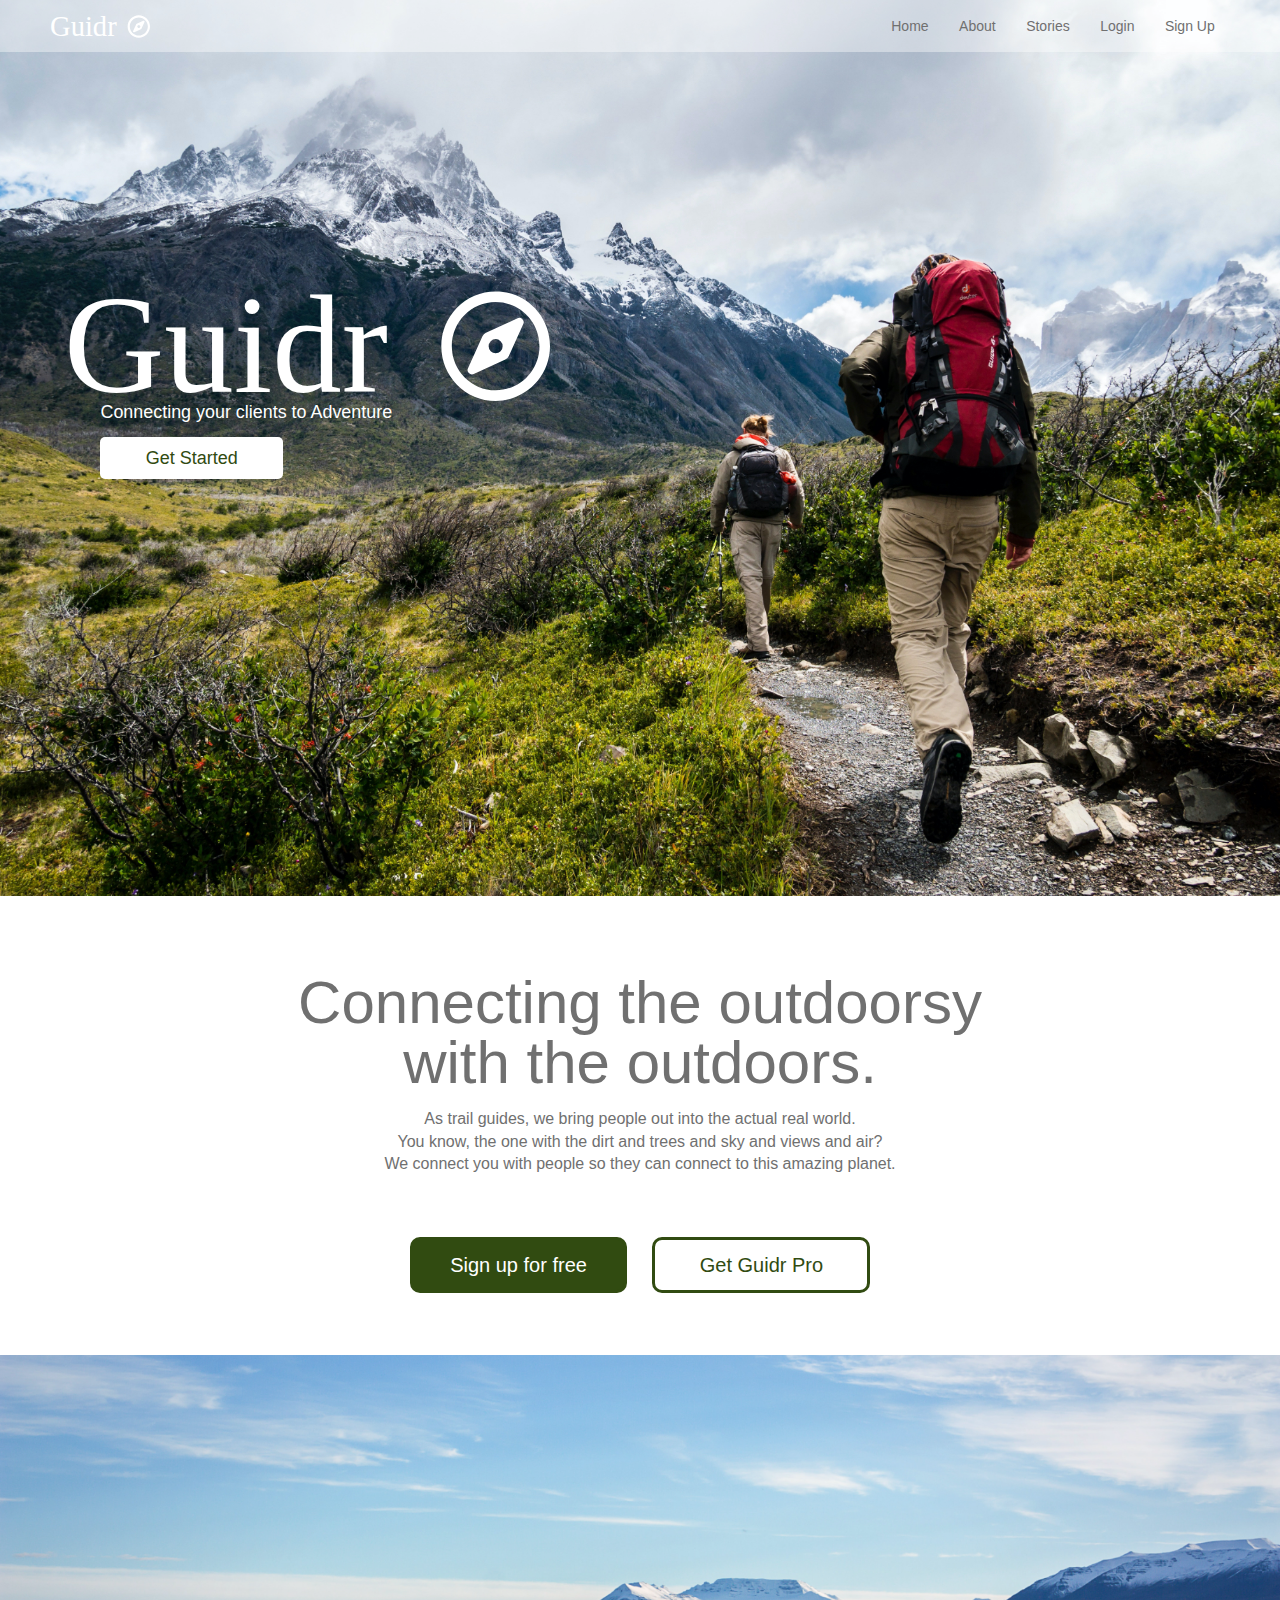
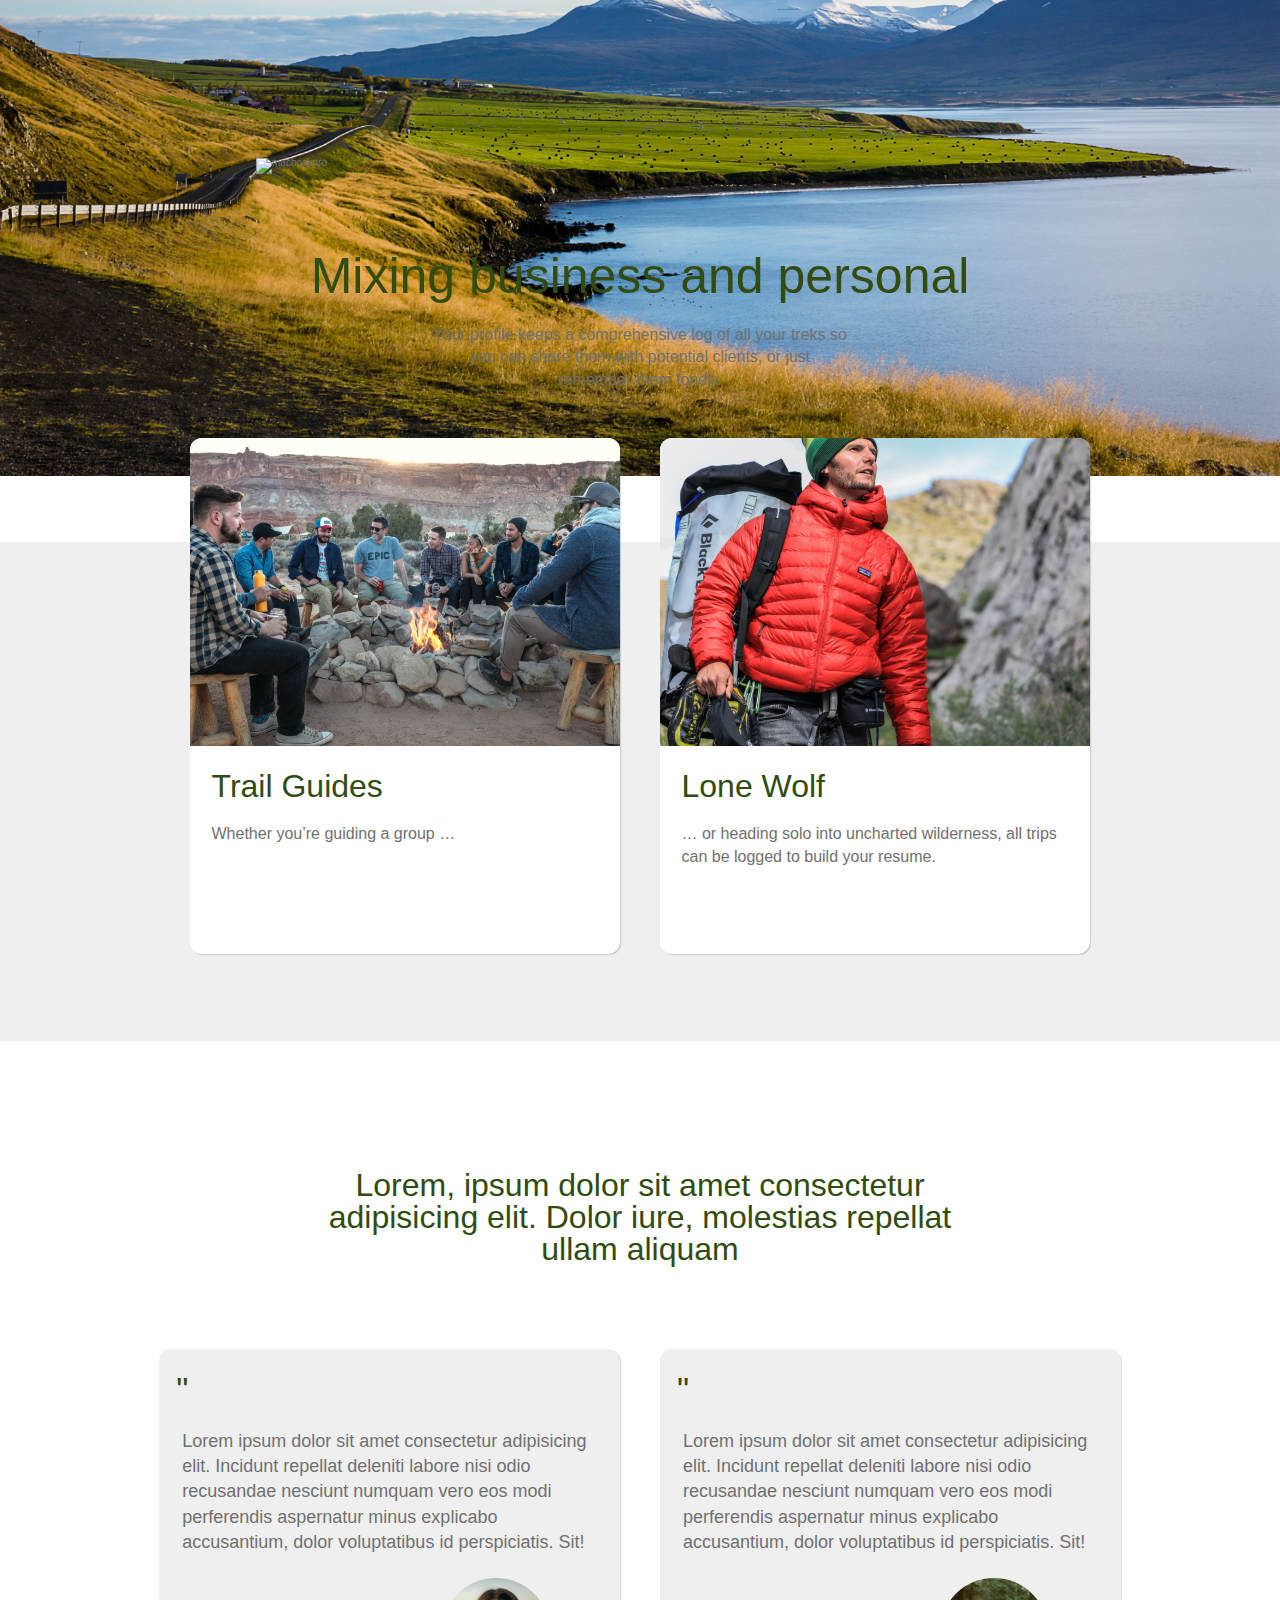
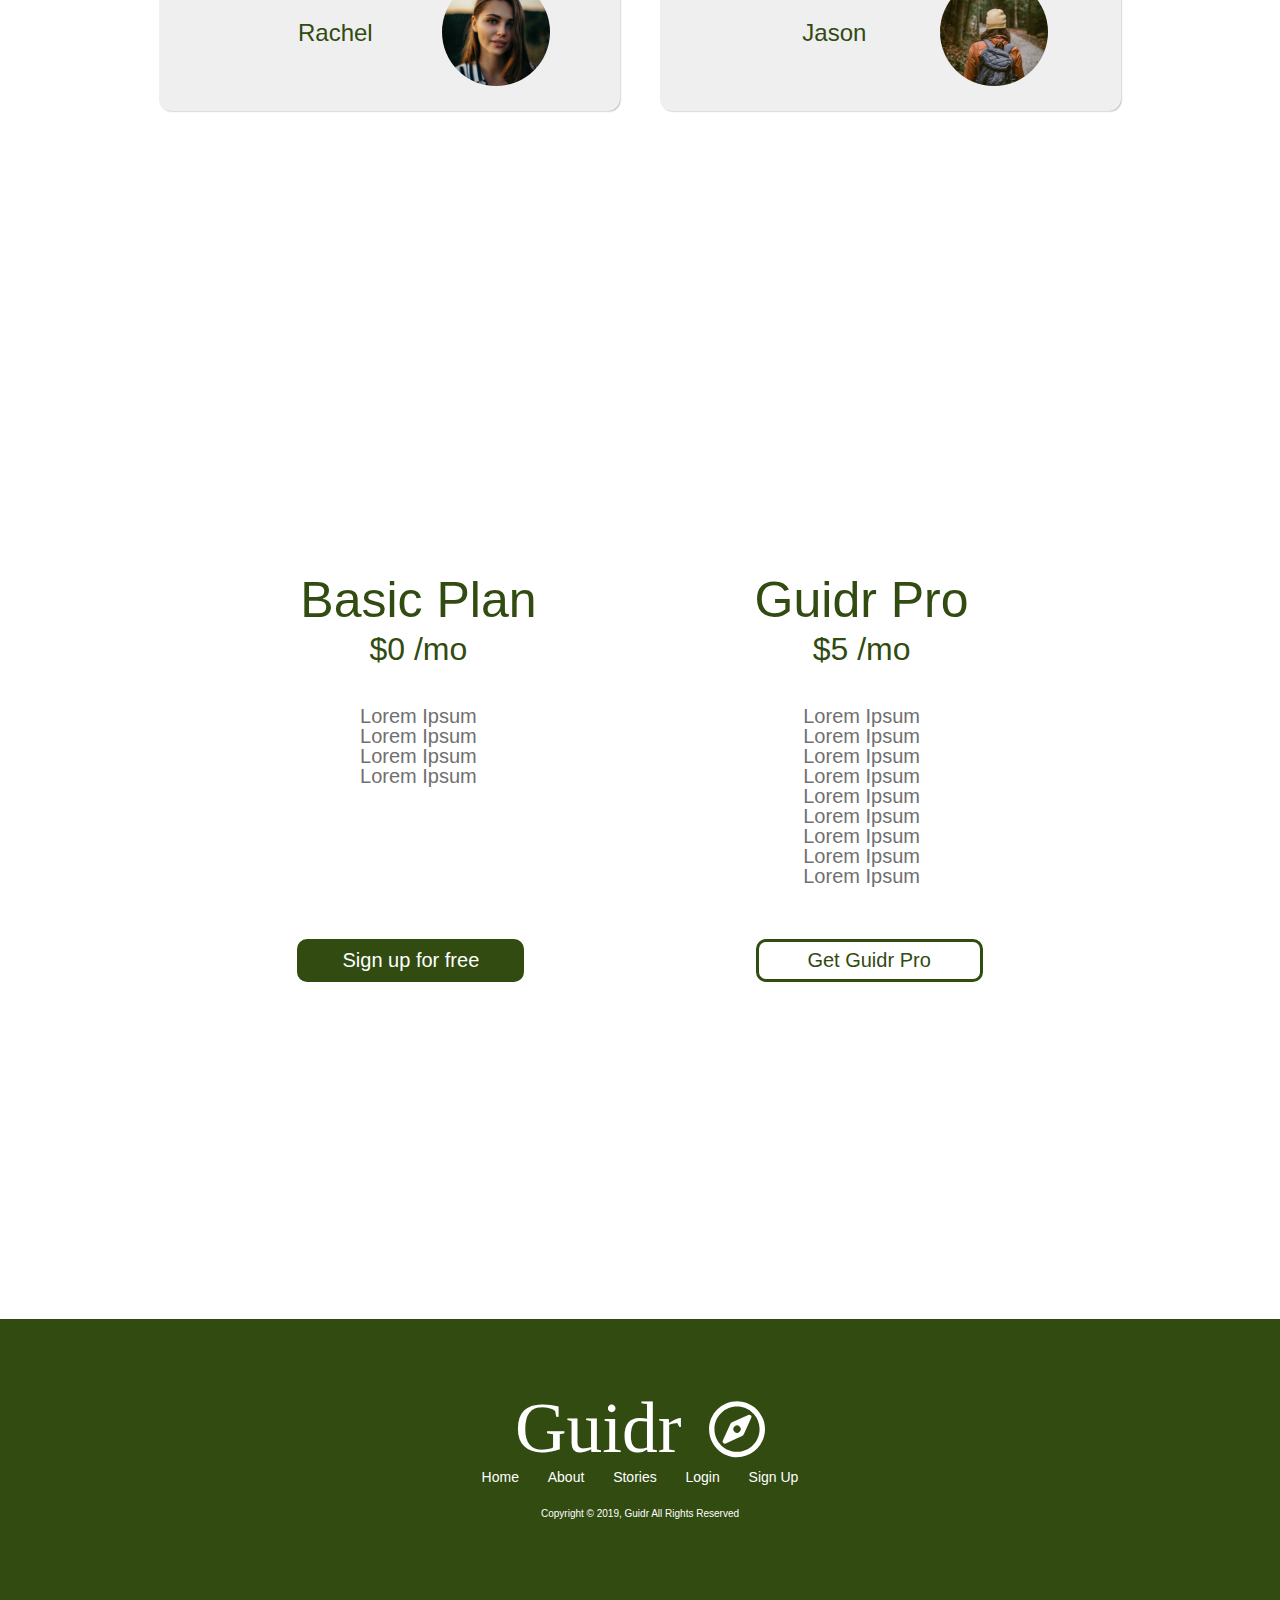
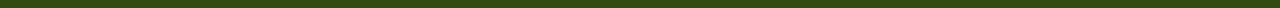
==== index.html @ e412d39e "removed button links" ====
<!DOCTYPE html>
<!--[if lt IE 7]>      <html class="no-js lt-ie9 lt-ie8 lt-ie7"> <![endif]-->
<!--[if IE 7]>         <html class="no-js lt-ie9 lt-ie8"> <![endif]-->
<!--[if IE 8]>         <html class="no-js lt-ie9"> <![endif]-->
<!--[if gt IE 8]><!-->
<html class="no-js">
  <!--<![endif]-->
  <head>
    <meta charset="utf-8" />
    <meta http-equiv="X-UA-Compatible" content="IE=edge" />
    <title>Guidr</title>
    <meta name="description" content="" />
    <meta name="viewport" content="width=device-width, initial-scale=1" />
    <link rel="stylesheet" href="/css/styles.css" />
  </head>
  <body>
    <!-- <div class="wrapper"> -->
      <nav>
        <div class="nav-container">
          <div class="logo">
            <img href="/index.html"><img src="/images/Guidr Logo.svg" alt="Guidr Logo" style="width: 100px; height: 50px;">
          </div><!--closes logo-->
          <div class="nav-menu">
            <a href="/index.html">Home</a>
            <a href="/about.html">About</a>
            <a href="/stories-page.html">Stories</a>
            <a href="https://loveguidr.netlify.com/login">Login</a>
            <a href="https://loveguidr.netlify.com/signup">Sign Up</a>
          </div><!--closes nav-menu-->
        </div><!--closes nav-container-->
      </nav><!--closes nav-->
    
    <!-- HERO SECTION-->
      <section class="hero">
        <img src="/images/Guidr Logo.svg" alt="Guidr Hero Logo">
        <p>Connecting your clients to Adventure</p>
        <div class="btn-get-started">
          Get Started
        </div><!--closes button-->
      </a>
      </section><!--closes hero section-->
    <!-- </div>closes wrapper -->
    <!-- HEADER SECTION-->
    <section class="header">
      <h1>
        Connecting the outdoorsy with the outdoors. 
      </h1>
      <p>As trail guides, we bring people out into the actual real world.<br />
        You know, the one with the dirt and trees and sky and views and air?<br />
        We connect you with people so they can connect to this amazing planet.</p>
      <div class="buttons">
          <button class="btn-solid">Sign up for free</button>
       <button class="btn-border">Get Guidr Pro</button>
      </div>
    </section><!--closes header section-->
    
    <!-- TOP-CONTENT SECTION-->
    <section class="top-content">
      <div class="top-content-bg-img">
        <img src="/images/josh-reid-meOFNlRbHmY-unsplash.png" alt="landscape" style="width: 100%;">
      </div>
      <div class="macbookpro">
        <img src="/images/macbookpro.svg" alt="macbookpro" style="width: 60%">
      </div><!--closes macbookpro-->
      <div class="top-content-text">
        <h2>Mixing business and personal</h1>
        <p>Your profile keeps a comprehensive log of all your treks so you can share them with potential clients, or just remember them fondly.</p>
      </div><!--closes top-content text-->
    </section><!--closes top-content section-->
    
    <!-- MIDDLE-CONTENT SECTION-->
    <section class="middle-content">
      <div class="cards">
        <div class="card">
          <img src="/images/phil-coffman-anV_zgNDZhc-unsplash.jpg" alt="group around fire">
          <h2>Trail Guides</h2>
          <p>Whether you’re guiding a group …</p>
        </div><!--closes left-card-->
        <div class="card">
          <img src="/images/patrick-hendry-PQa5vHHnpm4-unsplash.png" alt="hiker">
          <h2>Lone Wolf</h2>
          <p>… or heading solo into uncharted wilderness, all trips can be logged to build your resume.</p>
        </div><!--closes right-card-->
      </div>
    </section><!--closes middle-content-->

    <!-- TESTIMONIALS SECTION-->
    <section class="testimonials">
      <div class="test-heading">
        <h2>Lorem, ipsum dolor sit amet consectetur adipisicing elit. Dolor iure, molestias repellat ullam aliquam</h2>
      </div>
      <div class="card-section">
        <div class="test-card">
          <h2>"</h2>
          <p>Lorem ipsum dolor sit amet consectetur adipisicing elit. Incidunt repellat deleniti labore nisi odio recusandae nesciunt numquam vero eos modi perferendis aspernatur minus explicabo accusantium, dolor voluptatibus id perspiciatis. Sit!</p>
          <h3>Rachel</h3>
          <div class="test-card-profile-photo">
            <img src="/images/Testimonial.rachel.jpg.png" alt="photo of girl">
          </div><!--closes test-card-profile-photo-->
        </div><!--closes test-card-1-->
        <div class="test-card">
            <h2>"</h2>
            <p>Lorem ipsum dolor sit amet consectetur adipisicing elit. Incidunt repellat deleniti labore nisi odio recusandae nesciunt numquam vero eos modi perferendis aspernatur minus explicabo accusantium, dolor voluptatibus id perspiciatis. Sit!</p>
            <h3>Jason</h3>
            <div class="test-card-profile-photo">
              <img src="/images/testimonial.jason.png" alt="photo of guy">
            </div><!--closes test-card-profile-photo-->
          </div><!--closes test-card-1-->
      </div>
    </section><!--closes testimonials section-->

    <!-- PLANS SECTION -->
    <section class="plans-section">
      <div class="card-section">
        <div class="plan-cards">
          <h1>Basic Plan</h1>
          <h2>$0 /mo</h2>
          <ul class="basic">
            <li>Lorem Ipsum</li>
            <li>Lorem Ipsum</li>
            <li>Lorem Ipsum</li>
            <li>Lorem Ipsum</li>
          </ul>
          <div class="buttons">
          <button class="btn-solid">Sign up for free</button>
          </div>
        </div><!--closes basic-plan-->
        <div class="plan-cards">
            <h1>Guidr Pro</h1>
            <h2>$5 /mo</h2>
            <ul class="pro">
              <li>Lorem Ipsum</li>
              <li>Lorem Ipsum</li>
              <li>Lorem Ipsum</li>
              <li>Lorem Ipsum</li>
              <li>Lorem Ipsum</li>
              <li>Lorem Ipsum</li>
              <li>Lorem Ipsum</li>
              <li>Lorem Ipsum</li>
              <li>Lorem Ipsum</li>
            </ul>
            <div class="buttons">
            <button class="btn-border">Get Guidr Pro</button>
            </div>
          </div><!--closes guidr-pro-->
      </div>
    </section><!--closes plans section-->
 
    <!-- FOOTER SECTION -->
    <footer>
        <div class="footerLogo">
            <img src="/images/Guidr Logo.svg" alt="Guidr Logo" style="width: 30%;">
          </div><!--closes logo-->
          <div class="nav-menu">
            <a href="/index.html">Home</a>
            <a href="/about.html">About</a>
            <a href="/stories-page.html">Stories</a>
            <a href="https://loveguidr.netlify.com/login">Login</a>
            <a href="https://loveguidr.netlify.com/signup">Sign Up</a>
          </div><!--closes nav-menu-->
          <p>Copyright © 2019, Guidr All Rights Reserved</p>
    </footer>
  </body>
</html>
---- css/styles.css ----
/* http://meyerweb.com/eric/tools/css/reset/ 
   v2.0 | 20110126
   License: none (public domain)
*/
html,
body,
div,
span,
applet,
object,
iframe,
h1,
h2,
h3,
h4,
h5,
h6,
p,
blockquote,
pre,
a,
abbr,
acronym,
address,
big,
cite,
code,
del,
dfn,
em,
img,
ins,
kbd,
q,
s,
samp,
small,
strike,
strong,
sub,
sup,
tt,
var,
b,
u,
i,
center,
dl,
dt,
dd,
ol,
ul,
li,
fieldset,
form,
label,
legend,
table,
caption,
tbody,
tfoot,
thead,
tr,
th,
td,
article,
aside,
canvas,
details,
embed,
figure,
figcaption,
footer,
header,
hgroup,
menu,
nav,
output,
ruby,
section,
summary,
time,
mark,
audio,
video {
  margin: 0;
  padding: 0;
  border: 0;
  font-size: 100%;
  font: inherit;
  vertical-align: baseline;
}
/* HTML5 display-role reset for older browsers */
article,
aside,
details,
figcaption,
figure,
footer,
header,
hgroup,
menu,
nav,
section {
  display: block;
}
body {
  line-height: 1;
}
ol,
ul {
  list-style: none;
}
blockquote,
q {
  quotes: none;
}
blockquote:before,
blockquote:after,
q:before,
q:after {
  content: '';
  content: none;
}
table {
  border-collapse: collapse;
  border-spacing: 0;
}
* {
  box-sizing: border-box;
}
html {
  font-size: 62.5%;
}
html,
body {
  font-family: 'Roboto', sans-serif;
  color: #707070;
}
h1 {
  font-family: 'Heebo', sans-serif;
  font-size: 8rem;
  color: #707070;
}
h2,
h3,
h4,
h5 {
  font-family: 'Roboto', sans-serif;
  color: #707070;
}
h2 {
  font-size: 3.2rem;
}
h3 {
  font-size: 2.8rem;
}
h4 {
  font-size: 2rem;
}
p {
  font-size: 1.6rem;
  line-height: 1.4;
}
nav {
  width: 100%;
  display: flex;
  justify-content: space-between;
  align-items: center;
  margin: auto;
  position: absolute;
  top: 0;
  background-color: rgba(255, 255, 255, 0.4);
}
nav .nav-container {
  width: 100%;
  display: flex;
  justify-content: space-between;
  align-items: center;
  margin: 0 50px;
}
@media (max-width: 800px) {
  nav .nav-container {
    margin: 0 20px;
  }
}
@media (max-width: 500px) {
  nav .nav-container {
    margin: 0 10px;
  }
}
nav .nav-container .nav-menu {
  width: 30%;
  display: flex;
  justify-content: space-around;
  align-items: center;
}
@media (max-width: 800px) {
  nav .nav-container .nav-menu {
    width: 45%;
  }
}
@media (max-width: 500px) {
  nav .nav-container .nav-menu {
    width: 60%;
  }
}
nav .nav-container .nav-menu a {
  text-decoration: none;
  color: #707070;
  font-size: 1.4rem;
}
@media (max-width: 500px) {
  nav .nav-container .nav-menu a {
    font-size: 1rem;
  }
}
.hero {
  width: 100%;
  height: 600px;
  margin: auto;
  padding-bottom: 50%;
  background-image: url(/images/toomas-tartes-Yizrl9N_eDA-unsplash.jpg);
  background-size: cover;
  background-repeat: no-repeat;
  background-position: center;
  padding-top: 20%;
  padding-left: 5%;
}
@media (max-width: 500px) {
  .hero {
    background-position-x: 65%;
  }
}
.hero img {
  width: 40%;
}
@media (max-width: 500px) {
  .hero img {
    width: 60%;
  }
}
.hero p {
  color: white;
  margin-top: -2%;
  margin-bottom: 1%;
  margin-left: 3%;
  font-size: 1.4vw;
}
@media (max-width: 500px) {
  .hero p {
    font-size: 1.1rem;
  }
}
.hero .btn-get-started {
  background-color: white;
  color: #314b11;
  width: 15%;
  cursor: button;
  font-size: 1.8rem;
  border-radius: 5px;
  display: flex;
  justify-content: center;
  align-items: center;
  padding: 1%;
  margin-left: 3%;
}
.hero .btn-get-started:hover {
  cursor: pointer;
  color: white;
  background-color: #24380D;
}
@media (max-width: 800px) {
  .hero .btn-get-started {
    background-color: white;
    color: #314b11;
    width: 20%;
    cursor: button;
    font-size: 1.8rem;
    border-radius: 5px;
    display: flex;
    justify-content: center;
    align-items: center;
    padding: 1%;
  }
  .hero .btn-get-started:hover {
    cursor: pointer;
    color: white;
    background-color: #24380D;
  }
}
@media (max-width: 500px) {
  .hero .btn-get-started {
    background-color: white;
    color: #314b11;
    width: 30%;
    cursor: button;
    font-size: 1.8rem;
    border-radius: 5px;
    display: flex;
    justify-content: center;
    align-items: center;
    padding: 1%;
    padding: 2%;
  }
  .hero .btn-get-started:hover {
    cursor: pointer;
    color: white;
    background-color: #24380D;
  }
}
@media (max-width: 800px) {
  .hero {
    padding-top: 35%;
    padding-left: 3%;
  }
}
@media (max-width: 500px) {
  .hero {
    padding-top: 50%;
    padding-left: 3%;
  }
}
.header {
  width: 60%;
  display: flex;
  justify-content: space-between;
  align-items: center;
  flex-direction: column;
  margin: auto;
  text-align: center;
}
@media (max-width: 800px) {
  .header {
    text-align: center;
  }
}
@media (max-width: 500px) {
  .header {
    text-align: center;
  }
}
.header h1 {
  margin-top: 10%;
  font-size: 6rem;
}
@media (max-width: 500px) {
  .header h1 {
    padding-bottom: 5%;
  }
}
.header p {
  margin-top: 2%;
  font-size: 1.6rem;
  text-align: center;
  color: #707070;
}
@media (max-width: 500px) {
  .header p {
    padding-bottom: 5%;
  }
}
.header .buttons {
  display: flex;
  justify-content: center;
  align-items: center;
  flex-direction: row;
  width: 60%;
  margin: 8% 0;
}
@media (max-width: 800px) {
  .header .buttons {
    width: 100%;
  }
}
@media (max-width: 500px) {
  .header .buttons {
    width: 90%;
    height: 100%;
    flex-direction: column;
    text-align: center;
    margin: 20px;
  }
}
.header .buttons .btn-solid {
  background-color: #314b11;
  color: white;
  width: 100%;
  border-radius: 10px;
  border: solid 3px #314b11;
  font-size: 2rem;
  padding: 3%;
  margin-right: 15px;
}
.header .buttons .btn-solid:hover {
  cursor: pointer;
  color: white;
  background-color: #24380D;
  border: solid 3px #24380D;
}
@media (max-width: 500px) {
  .header .buttons .btn-solid {
    margin-right: 0;
    margin: 10px;
  }
}
.header .buttons .btn-border {
  background-color: white;
  color: #314b11;
  width: 100%;
  border-radius: 10px;
  border: solid 3px #314b11;
  font-size: 2rem;
  padding: 3%;
  margin-left: 10px;
}
.header .buttons .btn-border:hover {
  cursor: pointer;
  color: white;
  background-color: #24380D;
  border: solid 3px #24380D;
}
@media (max-width: 500px) {
  .header .buttons .btn-border {
    margin-left: 0;
    margin: 10px;
  }
}
.top-content {
  width: 100%;
  overflow: hidden;
}
.top-content .macbookpro {
  z-index: 1;
  margin-top: -25%;
  display: flex;
  justify-content: center;
  align-items: center;
}
.top-content .top-content-text {
  width: 60%;
  display: flex;
  justify-content: center;
  align-items: center;
  flex-direction: column;
  margin: auto;
  margin-bottom: 10%;
}
@media (max-width: 500px) {
  .top-content .top-content-text {
    text-align: center;
    width: 80%;
    margin-bottom: 30%;
  }
}
@media (max-width: 800px) {
  .top-content .top-content-text {
    text-align: center;
  }
}
.top-content .top-content-text h2 {
  font-size: 5rem;
  margin-top: 10%;
  color: #314b11;
}
.top-content .top-content-text p {
  width: 60%;
  text-align: center;
  padding: 3%;
}
@media (max-width: 500px) {
  .top-content .top-content-text p {
    width: 75%;
  }
}
@media (max-width: 800px) {
  .top-content .top-content-text p {
    width: 85%;
  }
}
.middle-content {
  background-color: #efefef;
  width: 100%;
  margin-bottom: 10%;
  border: solid #efefef;
}
.middle-content .cards {
  z-index: 1;
  width: 75%;
  margin: auto;
  margin-top: -10%;
  margin-bottom: 5%;
  display: flex;
  justify-content: center;
  align-items: stretch;
  flex-wrap: wrap;
}
@media (max-width: 500px) {
  .middle-content .cards {
    margin-top: -20%;
    width: 100%;
  }
}
.middle-content .cards .card {
  width: 45%;
  justify-content: space-evenly;
  margin: 20px;
  background-color: white;
  border-radius: 12px;
  box-shadow: 1px 1px 2px -1px grey;
}
@media (max-width: 800px) {
  .middle-content .cards .card {
    width: 90%;
  }
}
@media (max-width: 500px) {
  .middle-content .cards .card {
    width: 80%;
  }
}
.middle-content .cards .card img {
  width: 100%;
  border-radius: 12px 12px 0 0;
}
.middle-content .cards .card h2 {
  padding: 5%;
  color: #314b11;
}
.middle-content .cards .card p {
  padding: 0 5%;
  margin-bottom: 20%;
}
.testimonials {
  width: 100%;
  display: flex;
  justify-content: center;
  align-items: center;
  flex-direction: column;
  margin-bottom: 10%;
}
.testimonials .test-heading {
  width: 50%;
  margin: auto;
  text-align: center;
  padding-bottom: 5%;
}
.testimonials .test-heading h2 {
  color: #314b11;
}
.testimonials .card-section {
  width: 80%;
  margin: auto;
  display: flex;
  justify-content: center;
  align-items: center;
  flex-wrap: wrap;
}
@media (max-width: 500px) {
  .testimonials .card-section {
    width: 90%;
  }
}
.testimonials .card-section .test-card {
  width: 45%;
  margin: 20px;
  border-radius: 12px;
  flex-direction: row;
  background-color: #efefef;
  display: flex;
  justify-content: space-evenly;
  align-items: center;
  flex-wrap: wrap;
  box-shadow: 1px 1px 2px -1px grey;
}
@media (max-width: 800px) {
  .testimonials .card-section .test-card {
    width: 80%;
  }
}
@media (max-width: 500px) {
  .testimonials .card-section .test-card {
    width: 70%;
  }
}
.testimonials .card-section .test-card h2 {
  margin-left: -90%;
  padding: 5%;
  font-size: 3.4rem;
  color: #314b11;
}
@media (max-width: 500px) {
  .testimonials .card-section .test-card h2 {
    margin-left: -70%;
    padding-top: 10%;
  }
}
.testimonials .card-section .test-card p {
  padding-left: 5%;
  padding-right: 5%;
  font-size: 1.8rem;
  color: #707070;
}
.testimonials .card-section .test-card h3 {
  color: #314b11;
  margin-right: -20%;
  font-size: 2.4rem;
}
@media (max-width: 500px) {
  .testimonials .card-section .test-card h3 {
    margin-right: -5%;
  }
}
.testimonials .card-section .test-card .test-card-profile-photo {
  padding: 5%;
  margin-right: -20%;
}
@media (max-width: 500px) {
  .testimonials .card-section .test-card .test-card-profile-photo {
    margin-right: -5%;
  }
}
.plans-section {
  width: 100%;
  padding-bottom: 200px;
  background-image: url(/images/samuel-ferrara-iecJiKe_RNg-unsplash.png);
  background-size: cover;
  background-repeat: no-repeat;
}
.plans-section .card-section {
  width: 90%;
  display: flex;
  justify-content: center;
  align-items: center;
  margin: auto;
  padding-top: 20%;
  padding-bottom: 5%;
}
@media (max-width: 500px) {
  .plans-section .card-section {
    padding-top: 50%;
    padding-bottom: 2%;
    flex-direction: column;
  }
}
.plans-section .card-section .plan-cards {
  width: 35%;
  height: 500px;
  margin: 20px;
  border-radius: 12px;
  background-color: white;
  display: flex;
  justify-content: flex-start;
  align-items: center;
  flex-direction: column;
}
@media (max-width: 500px) {
  .plans-section .card-section .plan-cards {
    width: 80%;
  }
}
@media (max-width: 800px) {
  .plans-section .card-section .plan-cards {
    width: 85%;
  }
}
.plans-section .card-section .plan-cards h1 {
  color: #314b11;
  font-size: 5rem;
  text-align: center;
  padding-top: 10%;
}
.plans-section .card-section .plan-cards h2 {
  color: #314b11;
  padding-top: 2%;
}
.plans-section .card-section .plan-cards ul {
  color: #707070;
  font-size: 2rem;
  padding-top: 10%;
}
.plans-section .card-section .plan-cards .buttons {
  display: flex;
  justify-content: center;
  align-items: center;
  flex-direction: row;
  width: 60%;
  margin: auto;
}
.plans-section .card-section .plan-cards .btn-solid {
  background-color: #314b11;
  justify-content: flex-end;
  color: white;
  width: 100%;
  border-radius: 10px;
  border: solid 3px #314b11;
  font-size: 2rem;
  padding: 3%;
  margin-right: 15px;
  margin-top: 100px;
  text-align: center;
}
.plans-section .card-section .plan-cards .btn-solid:hover {
  cursor: pointer;
  color: white;
  background-color: #24380D;
  border: solid 3px #24380D;
}
.plans-section .card-section .plan-cards .btn-border {
  background-color: white;
  color: #314b11;
  width: 100%;
  border-radius: 10px;
  border: solid 3px #314b11;
  font-size: 2rem;
  padding: 3%;
  margin-left: 15px;
}
.plans-section .card-section .plan-cards .btn-border:hover {
  cursor: pointer;
  color: white;
  background-color: #24380D;
  border: solid 3px #24380D;
}
.about-hero {
  width: 100%;
  height: 600px;
  margin: auto;
  background-image: url(/images/koushik-chowdavarapu-OsjPhfgEYEU-unsplash.png);
  background-size: cover;
  background-repeat: no-repeat;
  background-position: center;
  padding-top: 10%;
  text-align: center;
}
@media (max-width: 500px) {
  .about-hero {
    height: 400px;
    background-position-x: 65%;
    padding-top: 25%;
  }
}
.about-hero img {
  width: 40%;
}
@media (max-width: 500px) {
  .about-hero img {
    width: 60%;
  }
}
.about-text {
  width: 60%;
  text-align: center;
  margin: auto;
  margin-bottom: 20%;
}
@media (max-width: 500px) {
  .about-text {
    width: 80%;
    padding-bottom: 2px;
  }
}
.about-text h1 {
  font-size: 4rem;
  color: #707070;
  padding: 10% 0 3% 0;
}
.about-text p {
  color: #707070;
}
.about-middle-content {
  background-color: #efefef;
  width: 100%;
  border: solid #efefef;
}
.about-middle-content .about-cards {
  z-index: 1;
  width: 90%;
  margin: auto;
  margin-top: -15%;
  margin-bottom: 5%;
  display: flex;
  justify-content: center;
  align-items: stretch;
}
@media (max-width: 500px) {
  .about-middle-content .about-cards {
    margin-top: -20%;
    width: 100%;
  }
}
.about-middle-content .about-cards .about-card {
  width: 40%;
  height: auto;
  background: white;
  display: flex;
  flex-direction: column;
  padding: 0;
  padding-bottom: 5%;
  border-radius: 10px;
  margin: 20px;
  box-shadow: 1px 1px 2px -1px grey;
}
@media (max-width: 500px) {
  .about-middle-content .about-cards .about-card {
    width: 80vw;
    display: flex;
    flex-direction: column;
  }
}
.about-middle-content .about-cards .about-card img {
  width: 100%;
  border-radius: 12px 12px 0 0;
}
.about-middle-content .about-cards .about-card h2 {
  padding: 5%;
  color: #314b11;
}
.about-middle-content .about-cards .about-card p {
  padding: 0 5%;
  margin-bottom: 20%;
}
.about-middle-content .about-cards .about-card button {
  background: #314b11;
  color: white;
  width: 55%;
  border: none;
  padding: 4%;
  font-size: 2rem;
  border-radius: 12px;
  margin: 0 auto;
}
.about-middle-content .about-cards .about-card button:hover {
  cursor: pointer;
  color: white;
  background-color: #24380d;
}
.theTeam {
  margin: 5% auto;
  padding-bottom: 5%;
  text-align: center;
}
.theTeam h2 {
  color: #314b11;
  justify-content: center;
  align-items: center;
  align-content: center;
  padding: 5% 5% 0;
}
.theTeam p {
  font-size: 1.6rem;
  display: flex;
  justify-content: center;
  align-items: center;
  padding: 2%;
}
.theTeam .grid {
  width: 80%;
  display: flex;
  justify-content: space-evenly;
  margin: 0 auto;
}
@media (max-width: 500px) {
  .theTeam .grid {
    flex-direction: column;
    width: 50%;
  }
}
.theTeam .grid .teamMember {
  width: 25%;
  border-radius: 12px;
  transition: 0.3s;
  justify-content: space-evenly;
  margin: 3% 2%;
  box-shadow: 1px 1px 2px -1px grey;
}
@media (max-width: 500px) {
  .theTeam .grid .teamMember {
    width: 100%;
    margin: 4% auto;
  }
}
.theTeam .grid .teamMember img {
  width: 100%;
  border-radius: 12px 12px 0 0;
}
.theTeam .grid .teamMember img p {
  text-align: center;
}
.theTeam .grid .teamMember img .content {
  padding: 5%;
}
.theTeam .grid .teamMember img .content h4 {
  font-size: 1.8rem;
  color: #314b11;
}
.stories-hero {
  width: 100%;
  height: 425px;
  margin: 0 auto;
  top: 0;
  display: flex;
  justify-content: center;
  align-items: center;
  text-align: center;
  background-image: url(/images/jeremy-goldberg-NFwDSMSq54Q-unsplash.jpg);
  background-position: bottom 30% center;
  background-size: cover;
}
.stories-hero .hero-inner {
  display: flex;
  justify-content: center;
  align-items: center;
  margin-bottom: 80px;
}
.stories-hero .hero-inner h1 {
  display: flex;
  color: white;
  margin: 0 auto;
}
header div.stories-menu {
  width: 60%;
  margin: 4% auto;
  display: flex;
  justify-content: center;
  align-items: center;
  text-align: center;
}
@media (max-width: 800px), (max-width: 500px) {
  header div.stories-menu {
    width: 100%;
    flex-wrap: wrap;
  }
}
header div.stories-menu a {
  margin: 5px;
  border-radius: 5px;
  background: #efefef;
  color: #707070;
  text-decoration: none;
  padding: 0.8% 5%;
  font-size: 1.6rem;
}
header div.stories-menu a:hover {
  background: #fff;
  color: #314b11;
  border: 3px solid #314b11;
}
header div.stories-menu a:active {
  background: #314b11;
  color: white;
}
section.storyCards {
  width: 75%;
  margin: 0 auto;
  display: flex;
  justify-content: center;
  align-items: stretch;
  flex-wrap: wrap;
}
@media (max-width: 800px) {
  section.storyCards {
    width: 90vw;
    display: flex;
  }
}
@media (max-width: 500px) {
  section.storyCards {
    width: 80vw;
    display: flex;
    flex-direction: column;
  }
}
section.storyCards .card {
  border-radius: 12px;
  transition: 0.3s;
  width: 40%;
  justify-content: space-evenly;
  margin: 3% 2%;
  box-shadow: 1px 1px 2px -1px grey;
}
@media (max-width: 500px) {
  section.storyCards .card {
    width: 100%;
    margin: 4% auto;
  }
}
section.storyCards .card img {
  width: 100%;
  border-radius: 12px 12px 0 0;
}
section.storyCards .card .card:hover {
  box-shadow: 0 8px 16px 0 rgba(0, 0, 0, 0.2);
}
section.storyCards .card .content {
  padding: 4% 7% 7%;
}
section.storyCards .card .content .credit {
  padding: 3% 0;
}
.pagesNav .pagination {
  display: flex;
  justify-content: center;
  align-items: center;
  margin: 1% 0 4%;
}
.pagesNav .pagination a {
  text-decoration: none;
  color: white;
  color: #314b11;
  text-align: center;
  padding: 1%;
}
footer {
  width: 100%;
  background-color: #314b11;
  display: flex;
  justify-content: center;
  align-items: center;
  flex-direction: column;
  margin: auto;
  padding: 5%;
}
footer p {
  color: white;
  font-size: 1rem;
  padding: 2%;
}
footer .footerLogo {
  text-align: center;
}
footer .nav-menu {
  width: 30%;
  display: flex;
  justify-content: space-around;
  align-items: center;
}
@media (max-width: 800px) {
  footer .nav-menu {
    width: 45%;
  }
}
@media (max-width: 500px) {
  footer .nav-menu {
    width: 60%;
  }
}
footer .nav-menu a {
  text-decoration: none;
  color: white;
  font-size: 1.4rem;
}
@media (max-width: 500px) {
  footer .nav-menu a {
    font-size: 1rem;
  }
}
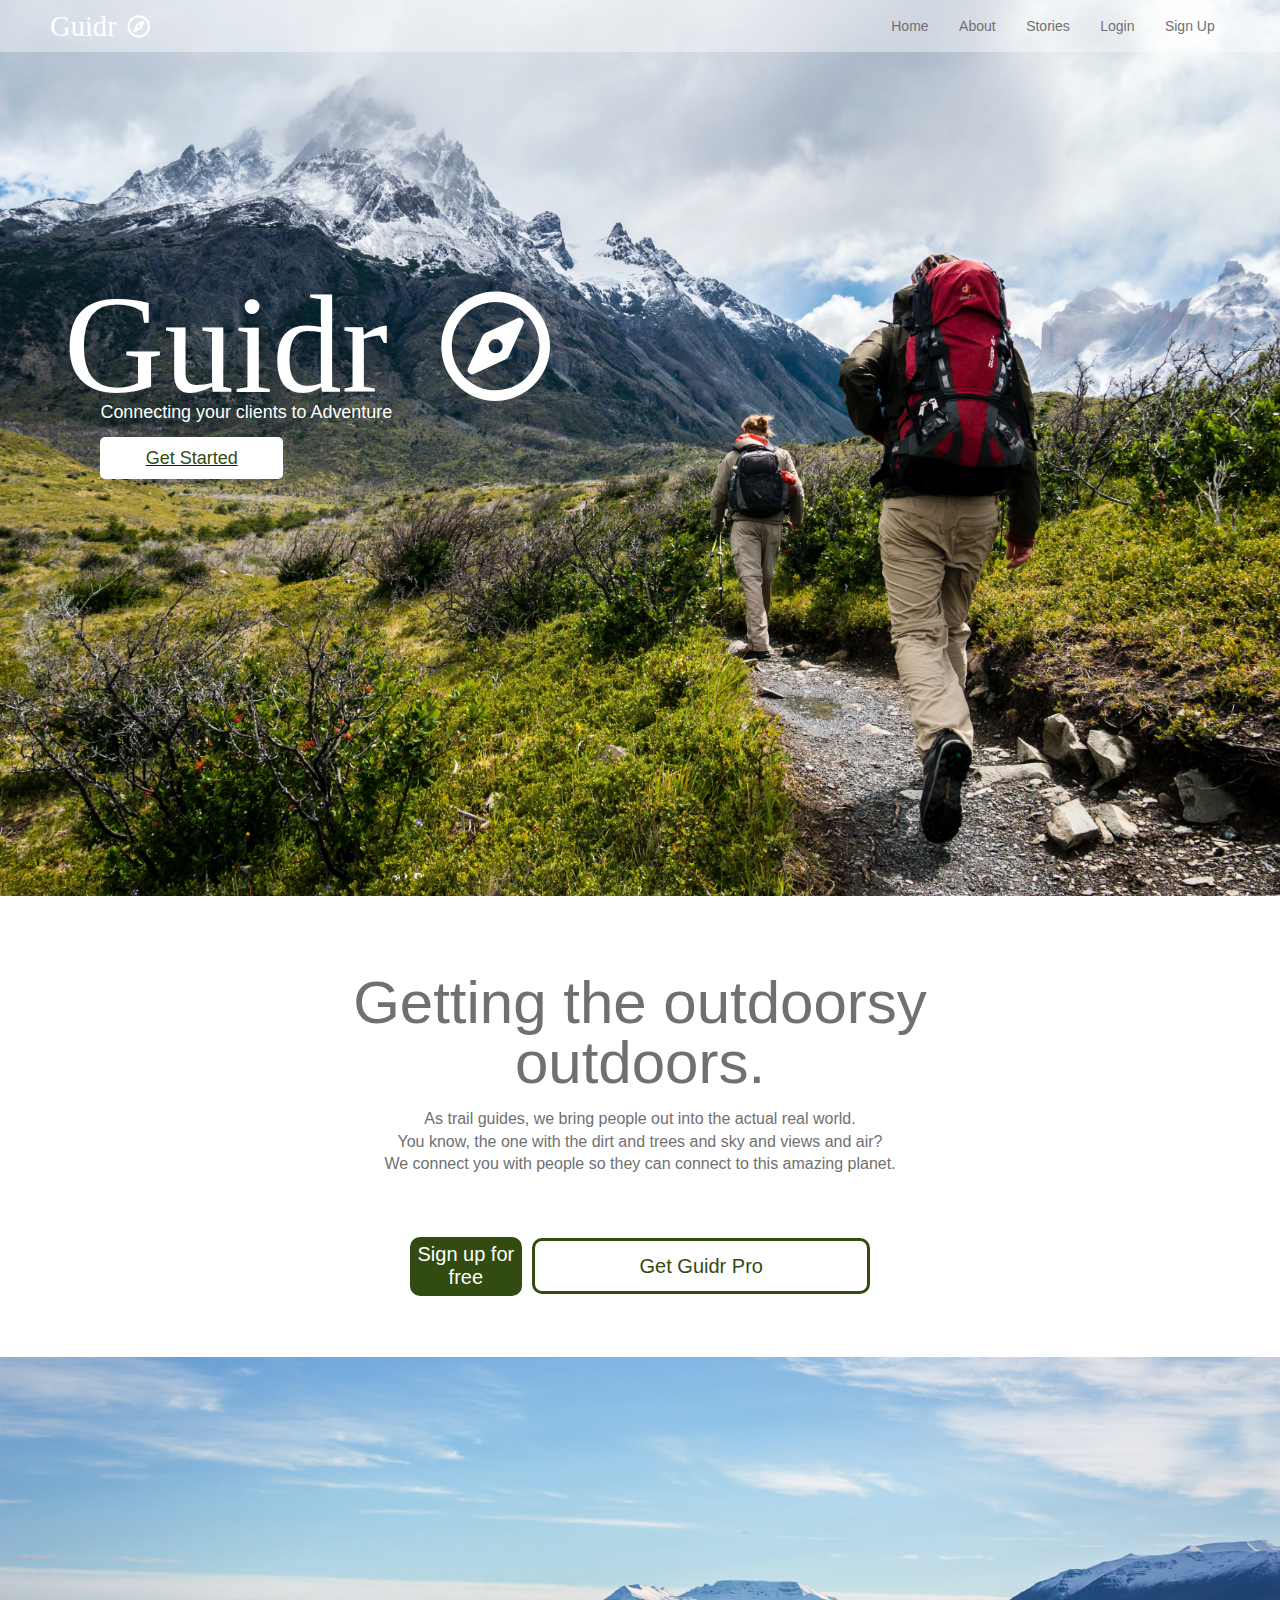
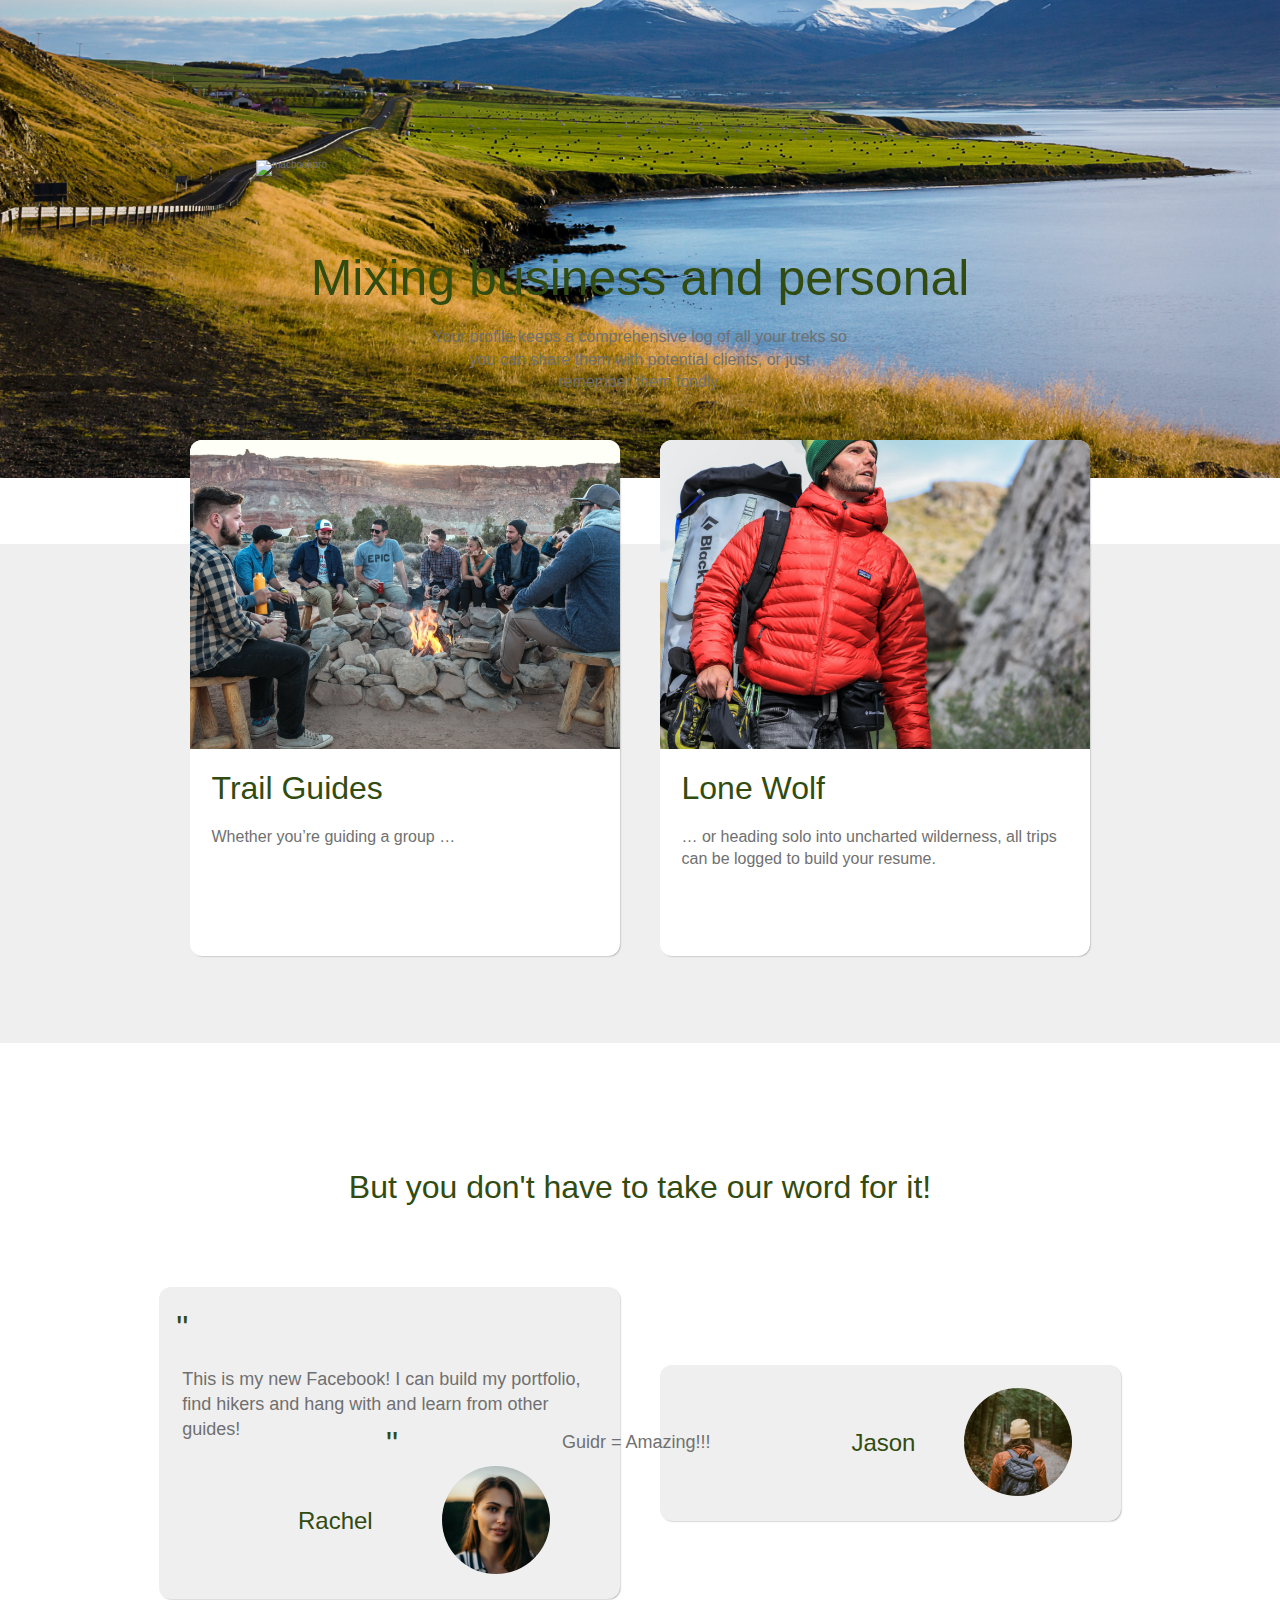
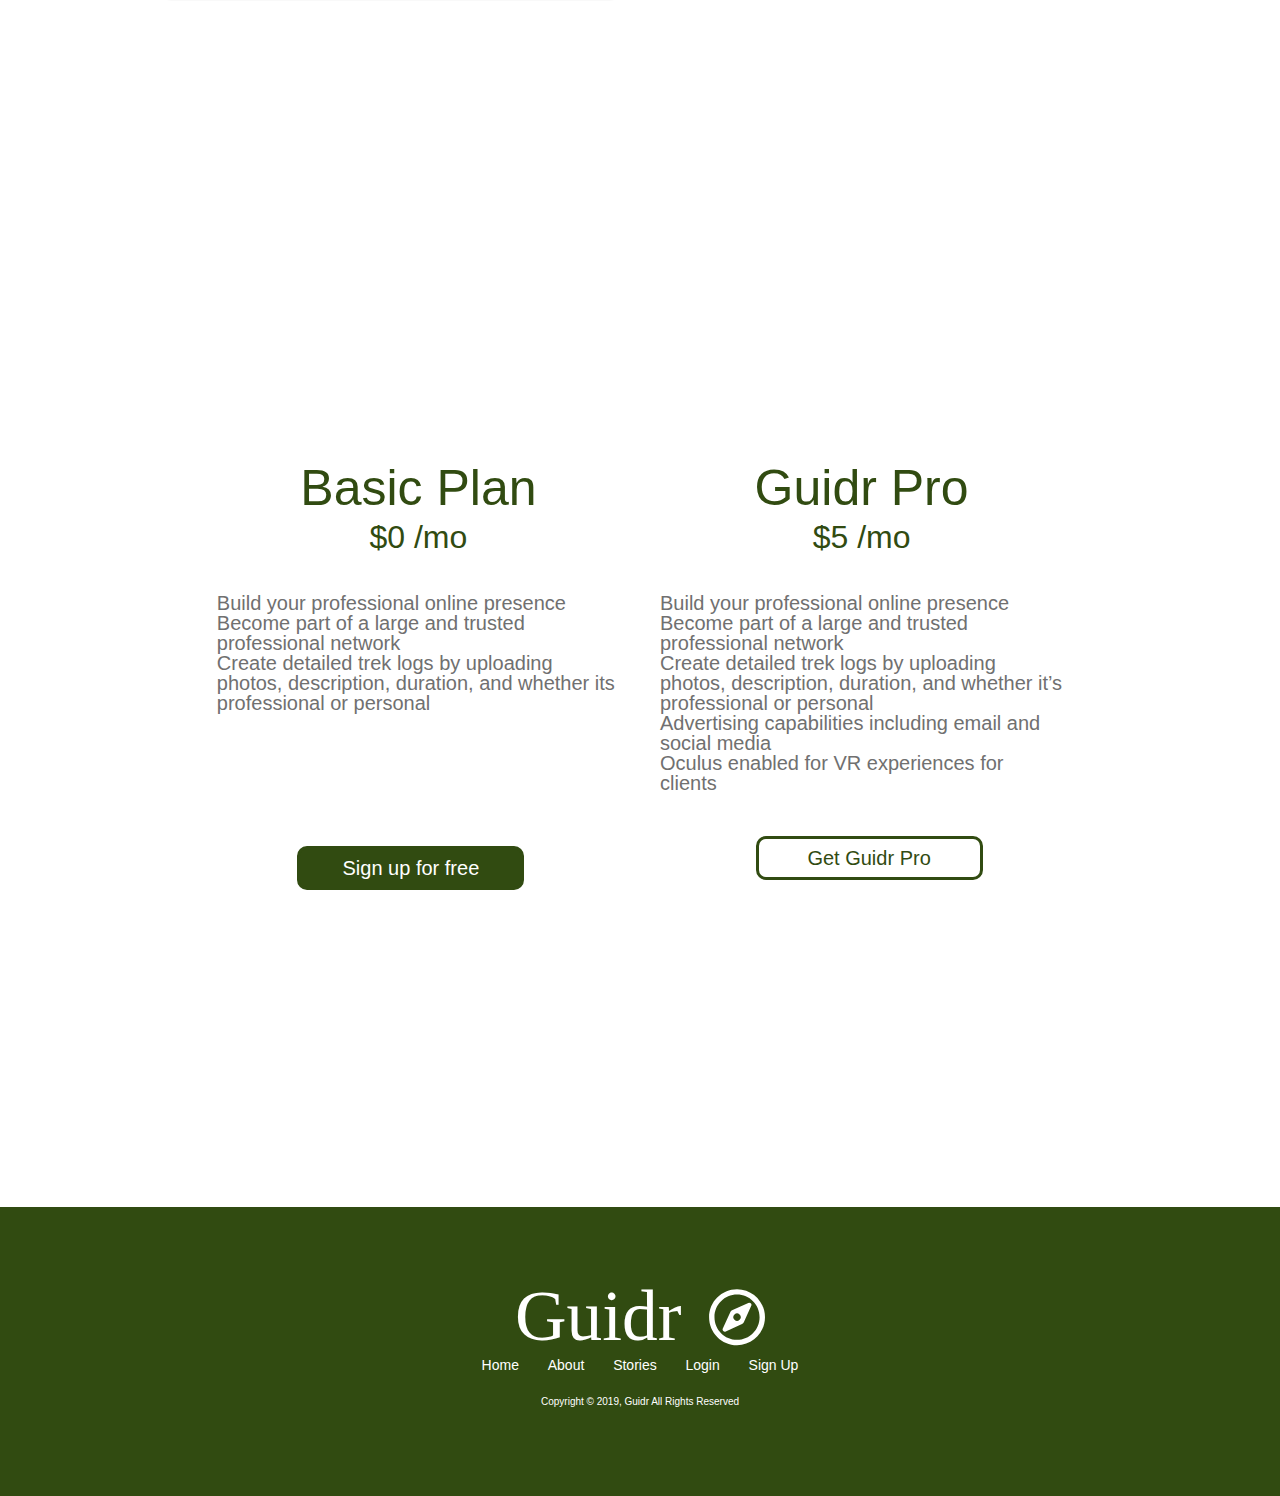
==== commit 6031648b: "Reviews" ====
--- a/index.html
+++ b/index.html
@@ -34,6 +34,7 @@
       <section class="hero">
         <img src="/images/Guidr Logo.svg" alt="Guidr Hero Logo">
         <p>Connecting your clients to Adventure</p>
+        <a href="https://loveguidr.netlify.com/signup">
         <div class="btn-get-started">
           Get Started
         </div><!--closes button-->
@@ -43,13 +44,15 @@
     <!-- HEADER SECTION-->
     <section class="header">
       <h1>
-        Connecting the outdoorsy with the outdoors. 
+        Getting the outdoorsy outdoors. 
       </h1>
       <p>As trail guides, we bring people out into the actual real world.<br />
         You know, the one with the dirt and trees and sky and views and air?<br />
         We connect you with people so they can connect to this amazing planet.</p>
       <div class="buttons">
+        <a href="https://loveguidr.netlify.com/signup">
           <button class="btn-solid">Sign up for free</button>
+        </a>
        <button class="btn-border">Get Guidr Pro</button>
       </div>
     </section><!--closes header section-->
@@ -87,12 +90,12 @@
     <!-- TESTIMONIALS SECTION-->
     <section class="testimonials">
       <div class="test-heading">
-        <h2>Lorem, ipsum dolor sit amet consectetur adipisicing elit. Dolor iure, molestias repellat ullam aliquam</h2>
+        <h2>But you don't have to take our word for it!</h2>
       </div>
       <div class="card-section">
         <div class="test-card">
           <h2>"</h2>
-          <p>Lorem ipsum dolor sit amet consectetur adipisicing elit. Incidunt repellat deleniti labore nisi odio recusandae nesciunt numquam vero eos modi perferendis aspernatur minus explicabo accusantium, dolor voluptatibus id perspiciatis. Sit!</p>
+          <p>This is my new Facebook! I can build my portfolio, find hikers and hang with and learn from other guides!</p>
           <h3>Rachel</h3>
           <div class="test-card-profile-photo">
             <img src="/images/Testimonial.rachel.jpg.png" alt="photo of girl">
@@ -100,7 +103,7 @@
         </div><!--closes test-card-1-->
         <div class="test-card">
             <h2>"</h2>
-            <p>Lorem ipsum dolor sit amet consectetur adipisicing elit. Incidunt repellat deleniti labore nisi odio recusandae nesciunt numquam vero eos modi perferendis aspernatur minus explicabo accusantium, dolor voluptatibus id perspiciatis. Sit!</p>
+            <p>Guidr = Amazing!!!</p>
             <h3>Jason</h3>
             <div class="test-card-profile-photo">
               <img src="/images/testimonial.jason.png" alt="photo of guy">
@@ -116,10 +119,9 @@
           <h1>Basic Plan</h1>
           <h2>$0 /mo</h2>
           <ul class="basic">
-            <li>Lorem Ipsum</li>
-            <li>Lorem Ipsum</li>
-            <li>Lorem Ipsum</li>
-            <li>Lorem Ipsum</li>
+            <li>Build your professional online presence</li>
+            <li>Become part of a large and trusted professional network</li>
+            <li>Create detailed trek logs by uploading photos, description, duration, and whether its professional or personal</li>
           </ul>
           <div class="buttons">
           <button class="btn-solid">Sign up for free</button>
@@ -129,15 +131,11 @@
             <h1>Guidr Pro</h1>
             <h2>$5 /mo</h2>
             <ul class="pro">
-              <li>Lorem Ipsum</li>
-              <li>Lorem Ipsum</li>
-              <li>Lorem Ipsum</li>
-              <li>Lorem Ipsum</li>
-              <li>Lorem Ipsum</li>
-              <li>Lorem Ipsum</li>
-              <li>Lorem Ipsum</li>
-              <li>Lorem Ipsum</li>
-              <li>Lorem Ipsum</li>
+              <li>Build your professional online presence</li>
+              <li>Become part of a large and trusted professional network</li>
+              <li>Create detailed trek logs by uploading photos, description, duration, and whether it’s professional or personal</li>
+              <li>Advertising capabilities including email and social media</li>
+              <li>Oculus enabled for VR experiences for clients</li>
             </ul>
             <div class="buttons">
             <button class="btn-border">Get Guidr Pro</button>
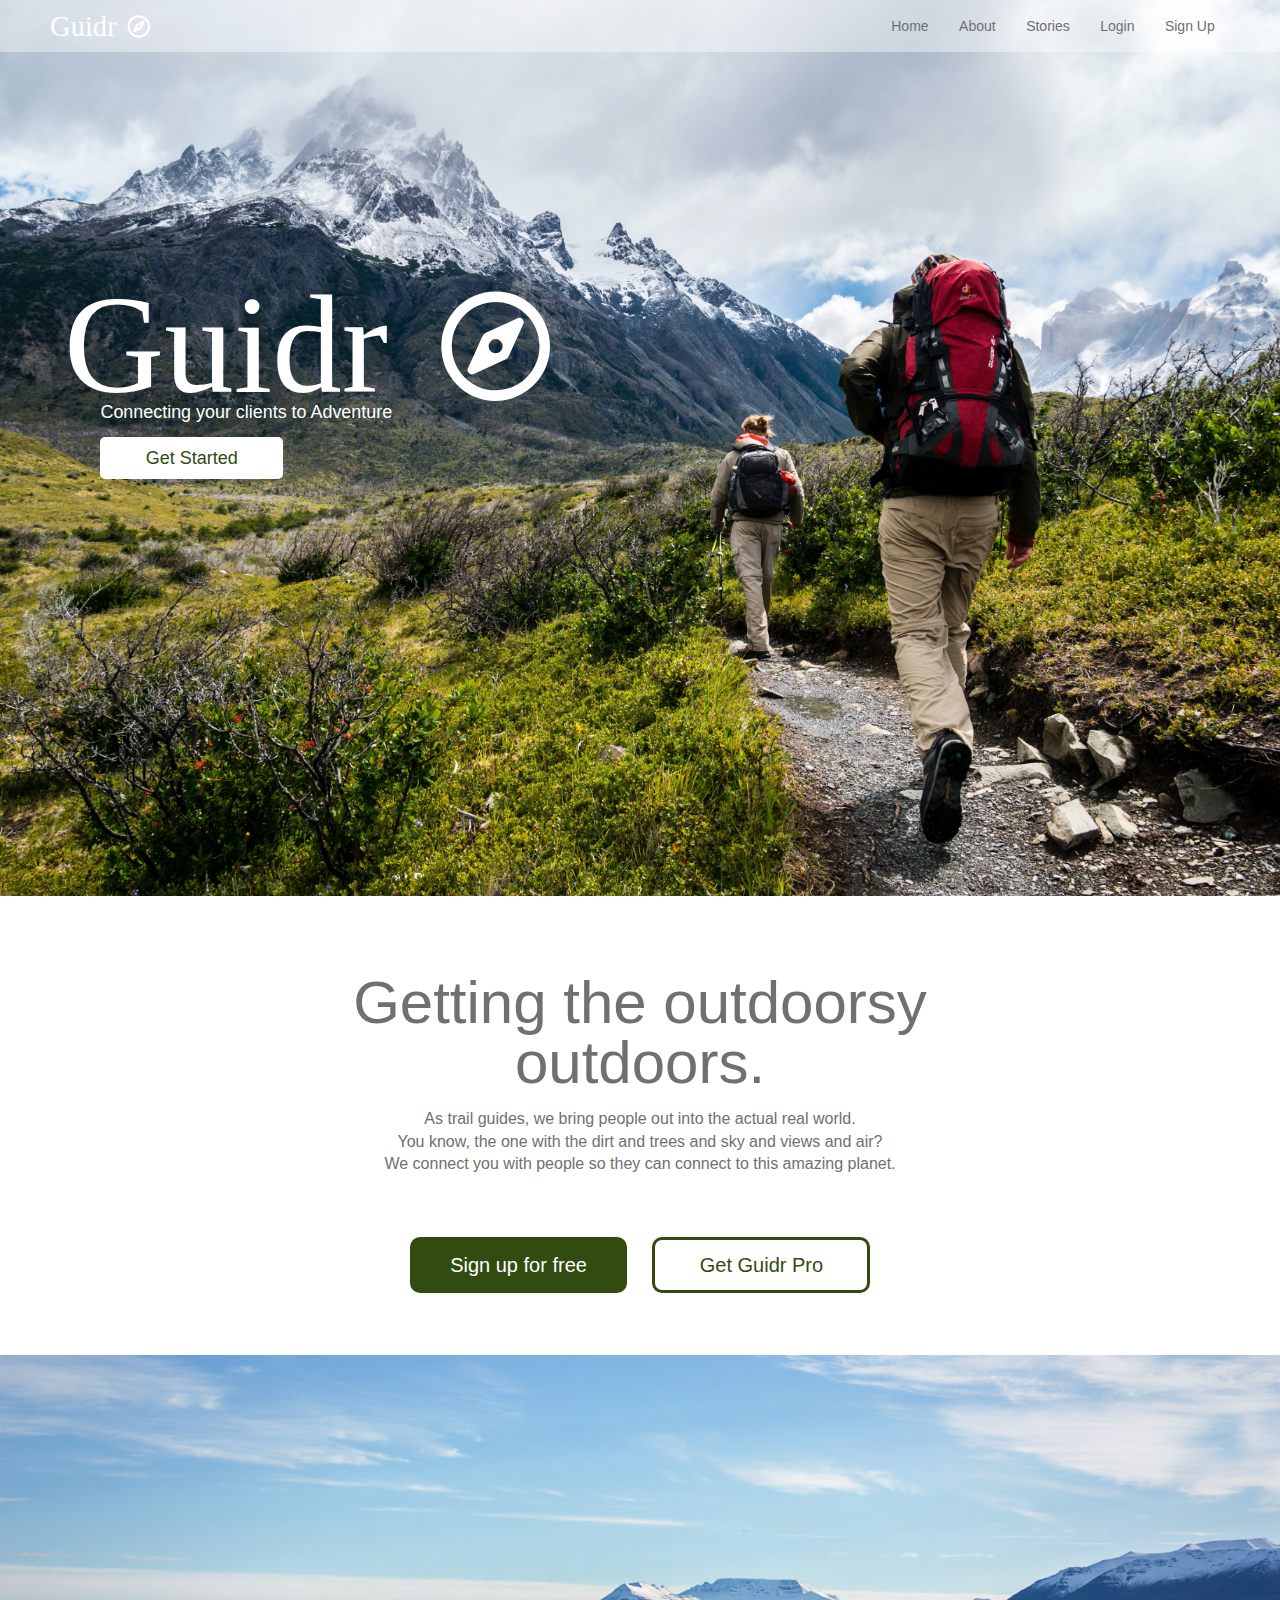
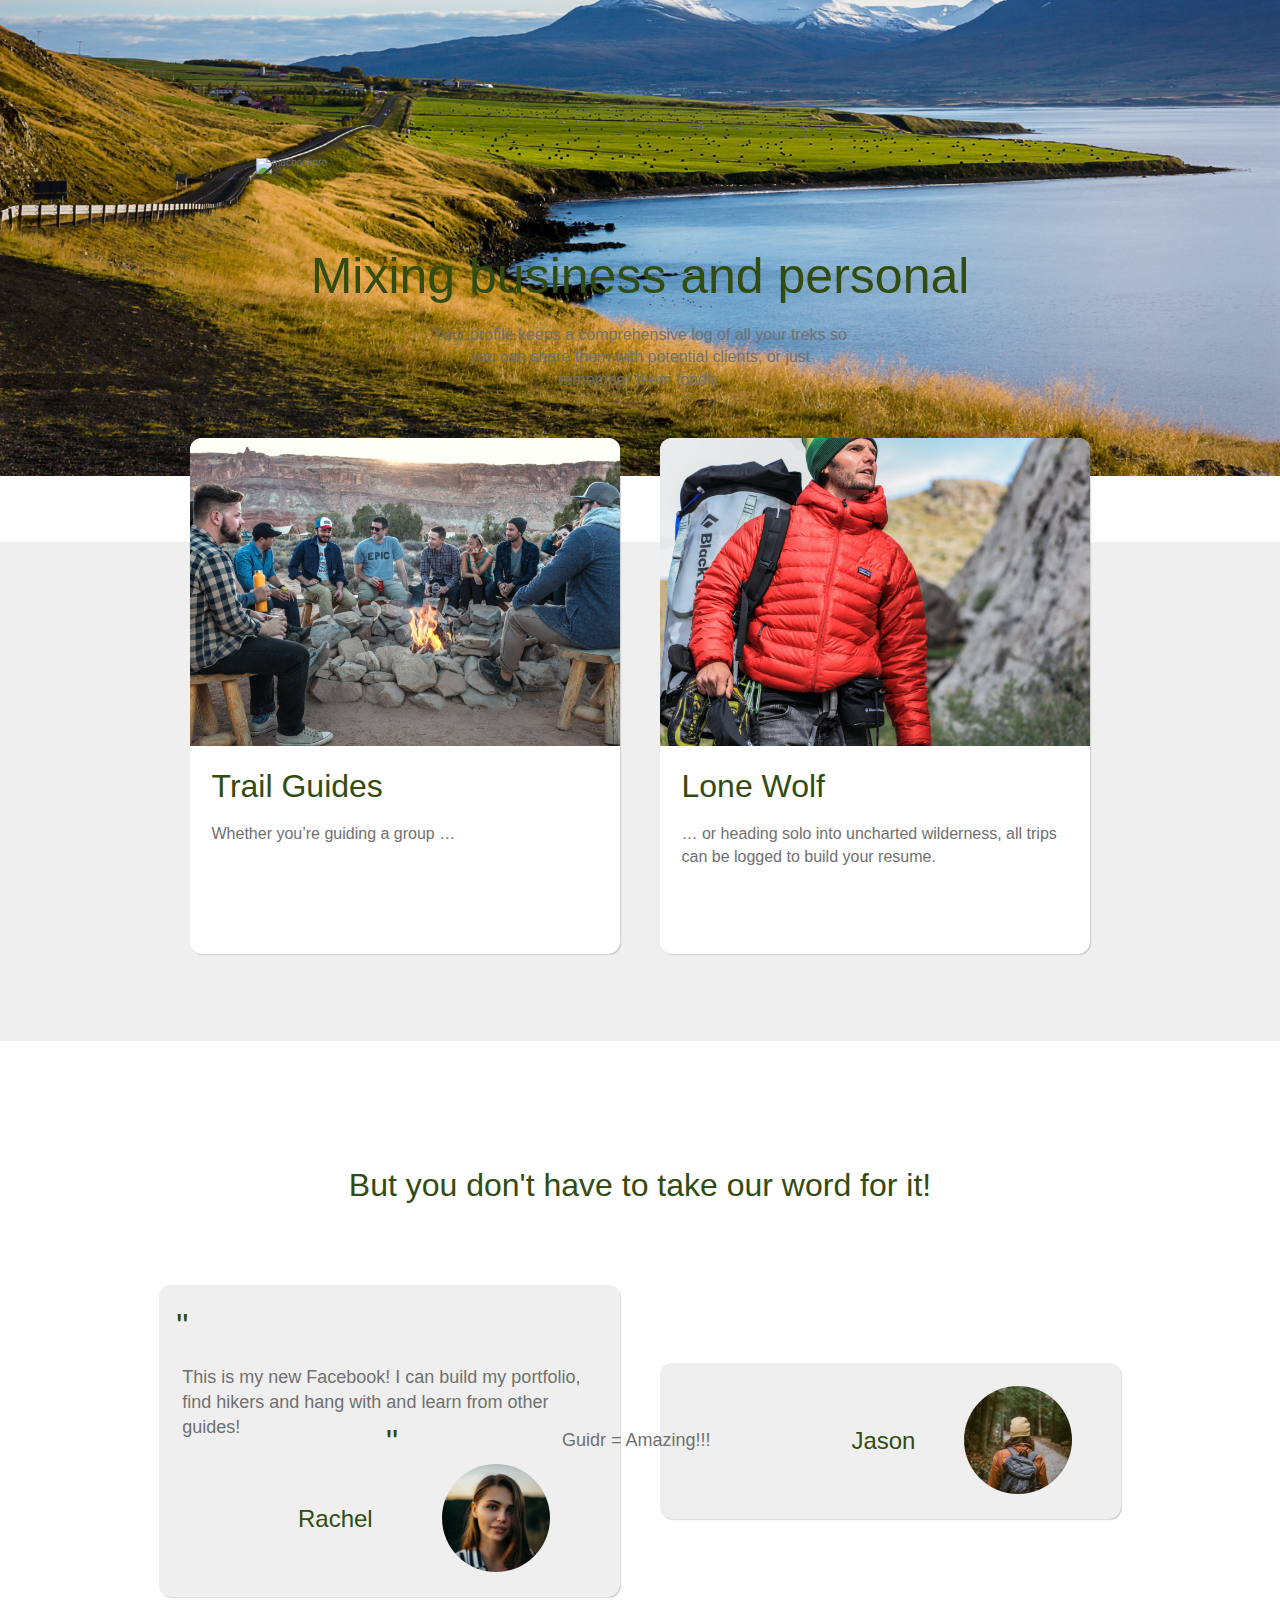
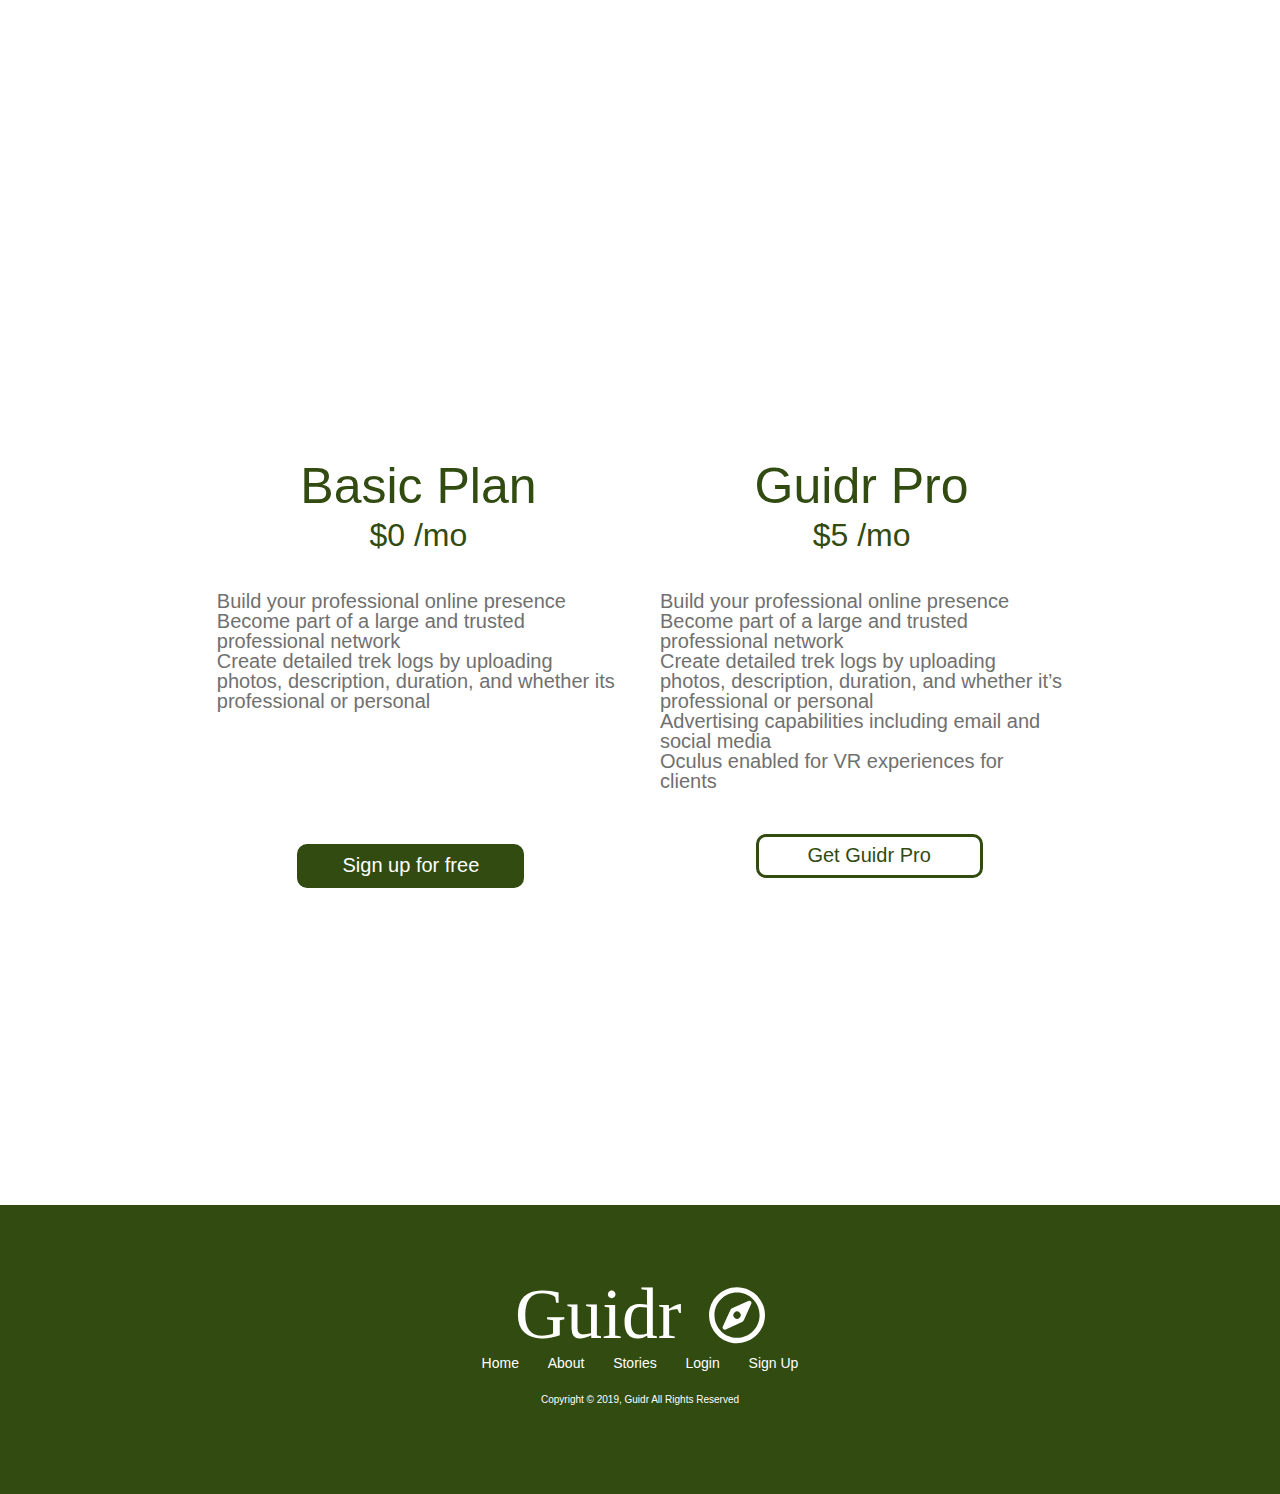
==== commit 704550cb: "Merge pull request #21 from Guidr-Bwproject/hysen.sisco" ====
--- a/index.html
+++ b/index.html
@@ -34,7 +34,6 @@
       <section class="hero">
         <img src="/images/Guidr Logo.svg" alt="Guidr Hero Logo">
         <p>Connecting your clients to Adventure</p>
-        <a href="https://loveguidr.netlify.com/signup">
         <div class="btn-get-started">
           Get Started
         </div><!--closes button-->
@@ -50,9 +49,7 @@
         You know, the one with the dirt and trees and sky and views and air?<br />
         We connect you with people so they can connect to this amazing planet.</p>
       <div class="buttons">
-        <a href="https://loveguidr.netlify.com/signup">
           <button class="btn-solid">Sign up for free</button>
-        </a>
        <button class="btn-border">Get Guidr Pro</button>
       </div>
     </section><!--closes header section-->
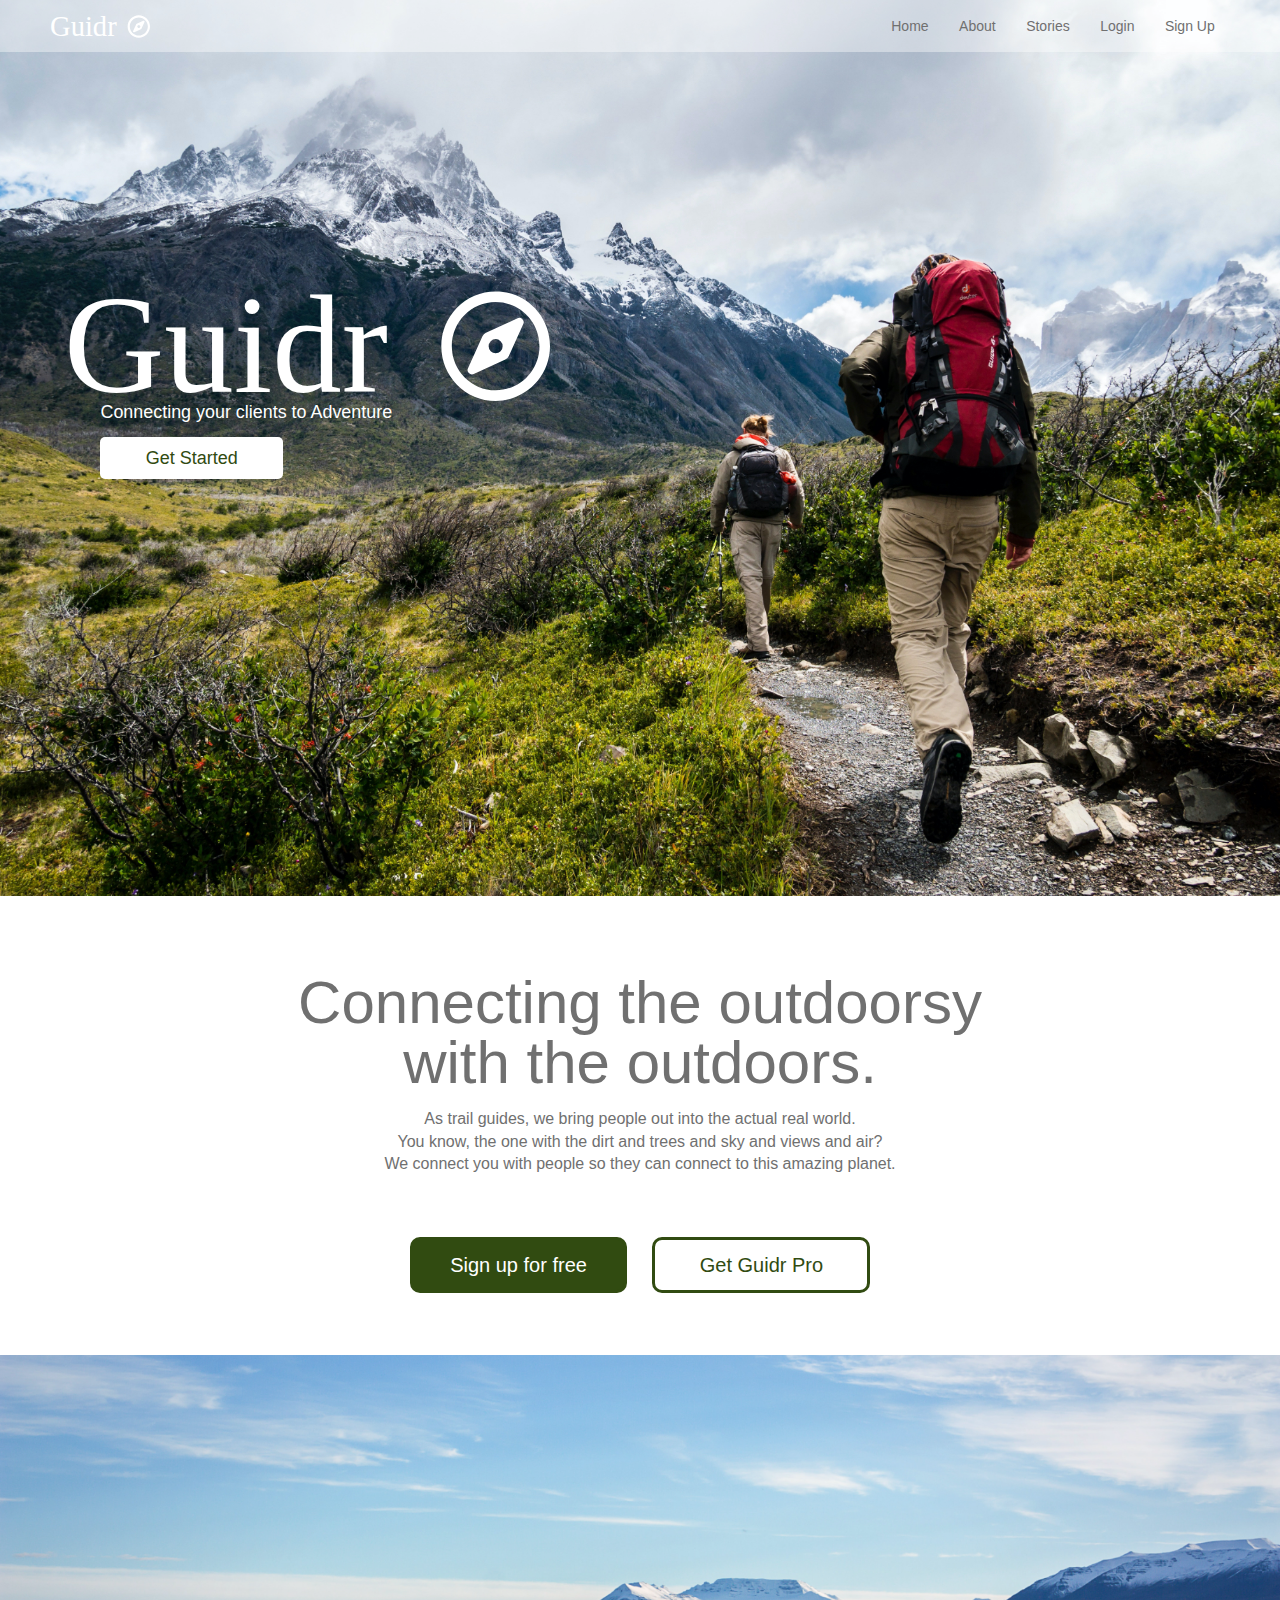
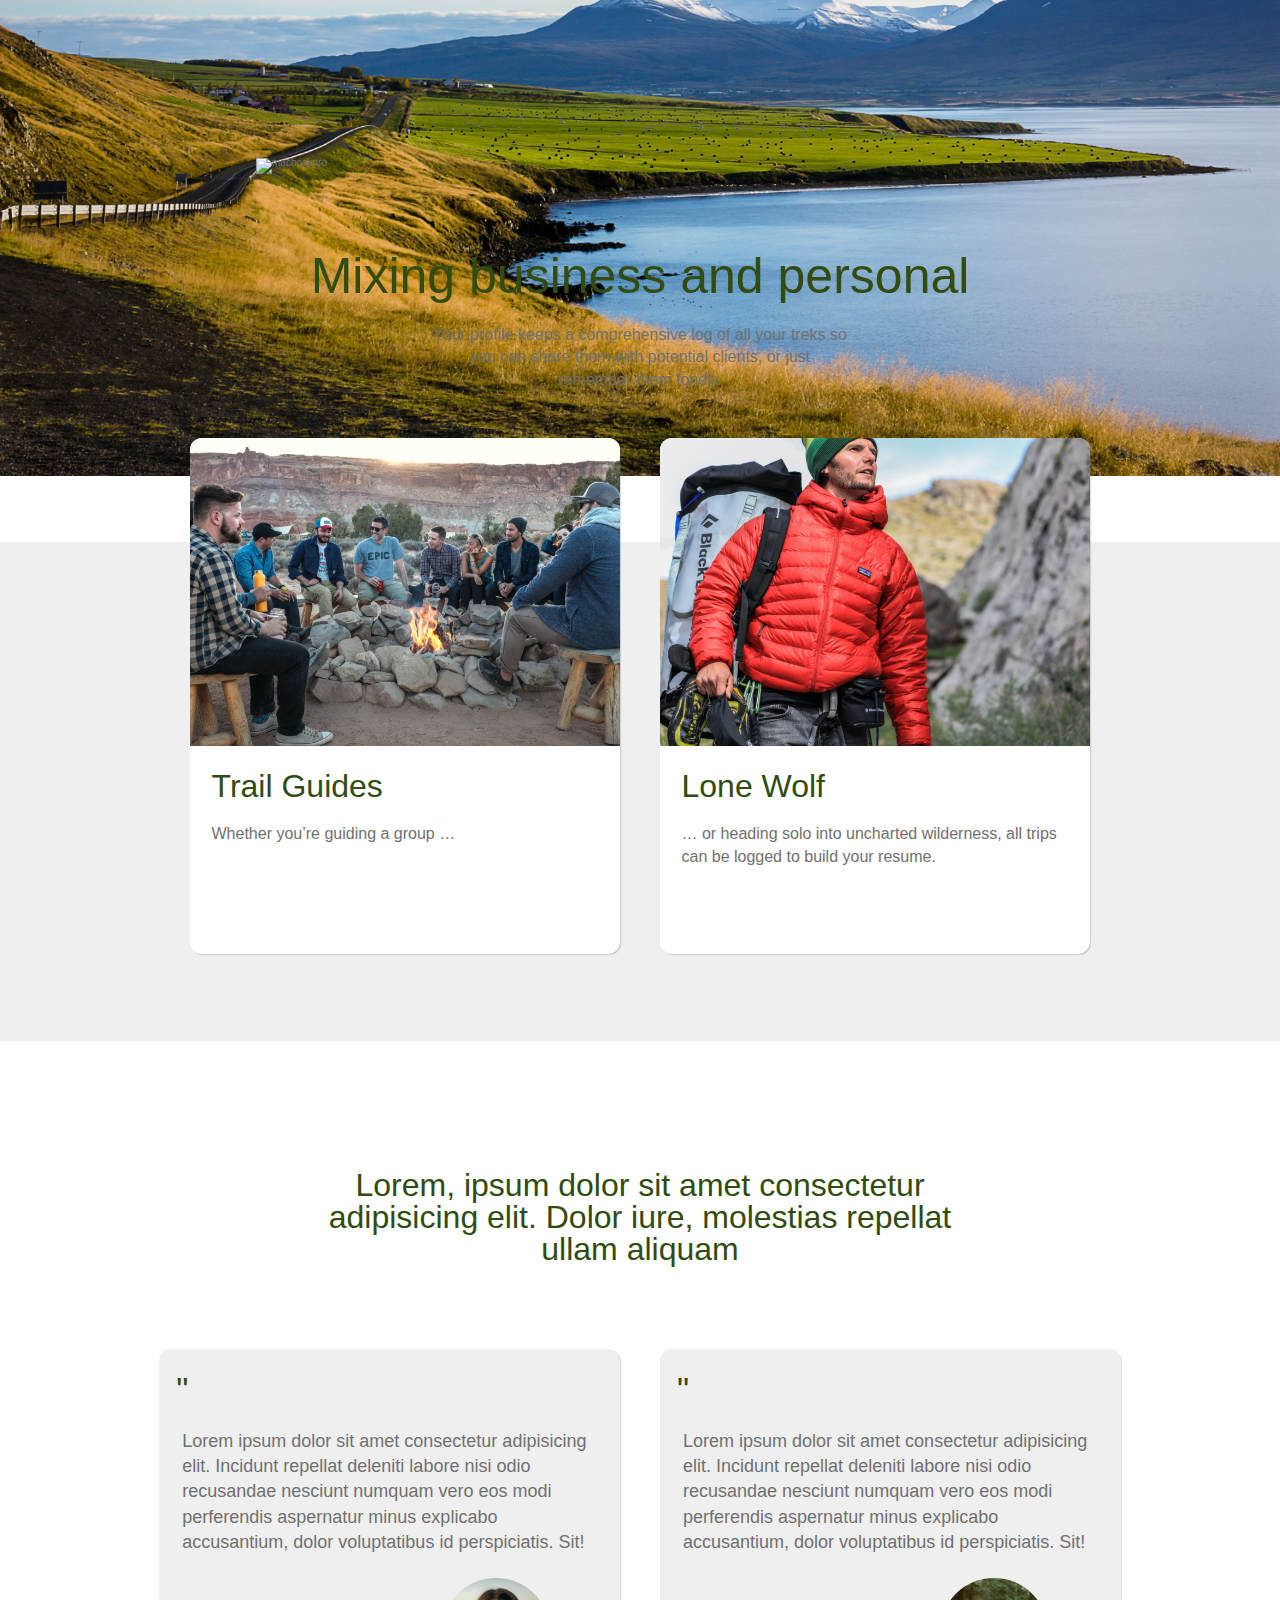
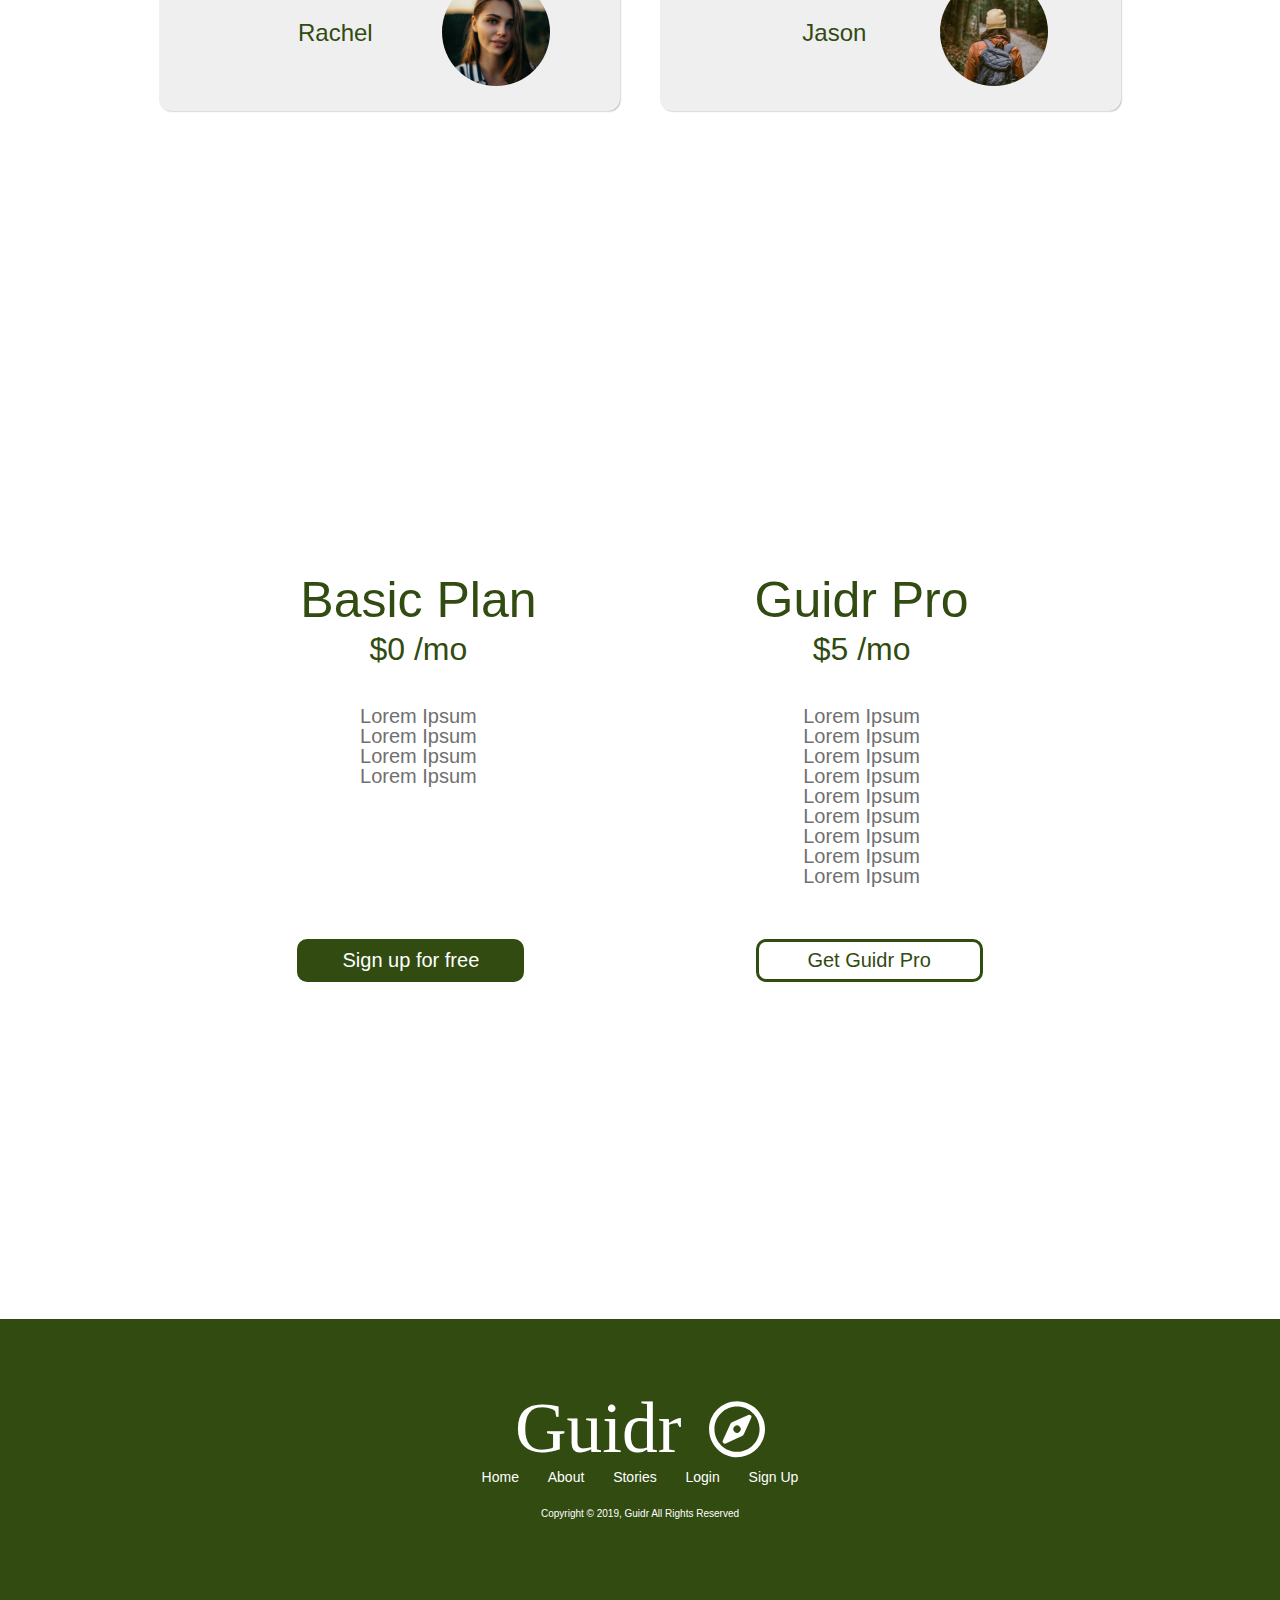
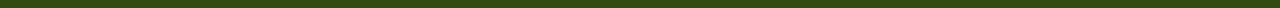
==== commit 36c7a502: "added links to buttons. bug with hover font color still needs fixed," ====
--- a/index.html
+++ b/index.html
@@ -34,7 +34,7 @@
       <section class="hero">
         <img src="/images/Guidr Logo.svg" alt="Guidr Hero Logo">
         <p>Connecting your clients to Adventure</p>
-        <div class="btn-get-started">
+        <div class="btn-get-started"><a href="https://loveguidr.netlify.com/signup">
           Get Started
         </div><!--closes button-->
       </a>
@@ -43,14 +43,14 @@
     <!-- HEADER SECTION-->
     <section class="header">
       <h1>
-        Getting the outdoorsy outdoors. 
+        Connecting the outdoorsy with the outdoors. 
       </h1>
       <p>As trail guides, we bring people out into the actual real world.<br />
         You know, the one with the dirt and trees and sky and views and air?<br />
         We connect you with people so they can connect to this amazing planet.</p>
       <div class="buttons">
-          <button class="btn-solid">Sign up for free</button>
-       <button class="btn-border">Get Guidr Pro</button>
+          <button class="btn-solid"><a href="https://loveguidr.netlify.com/signup">Sign up for free</button></a>
+       <button class="btn-border"><a href="https://loveguidr.netlify.com/signup">Get Guidr Pro</button></a>
       </div>
     </section><!--closes header section-->
     
@@ -87,12 +87,12 @@
     <!-- TESTIMONIALS SECTION-->
     <section class="testimonials">
       <div class="test-heading">
-        <h2>But you don't have to take our word for it!</h2>
+        <h2>Lorem, ipsum dolor sit amet consectetur adipisicing elit. Dolor iure, molestias repellat ullam aliquam</h2>
       </div>
       <div class="card-section">
         <div class="test-card">
           <h2>"</h2>
-          <p>This is my new Facebook! I can build my portfolio, find hikers and hang with and learn from other guides!</p>
+          <p>Lorem ipsum dolor sit amet consectetur adipisicing elit. Incidunt repellat deleniti labore nisi odio recusandae nesciunt numquam vero eos modi perferendis aspernatur minus explicabo accusantium, dolor voluptatibus id perspiciatis. Sit!</p>
           <h3>Rachel</h3>
           <div class="test-card-profile-photo">
             <img src="/images/Testimonial.rachel.jpg.png" alt="photo of girl">
@@ -100,7 +100,7 @@
         </div><!--closes test-card-1-->
         <div class="test-card">
             <h2>"</h2>
-            <p>Guidr = Amazing!!!</p>
+            <p>Lorem ipsum dolor sit amet consectetur adipisicing elit. Incidunt repellat deleniti labore nisi odio recusandae nesciunt numquam vero eos modi perferendis aspernatur minus explicabo accusantium, dolor voluptatibus id perspiciatis. Sit!</p>
             <h3>Jason</h3>
             <div class="test-card-profile-photo">
               <img src="/images/testimonial.jason.png" alt="photo of guy">
@@ -116,26 +116,31 @@
           <h1>Basic Plan</h1>
           <h2>$0 /mo</h2>
           <ul class="basic">
-            <li>Build your professional online presence</li>
-            <li>Become part of a large and trusted professional network</li>
-            <li>Create detailed trek logs by uploading photos, description, duration, and whether its professional or personal</li>
+            <li>Lorem Ipsum</li>
+            <li>Lorem Ipsum</li>
+            <li>Lorem Ipsum</li>
+            <li>Lorem Ipsum</li>
           </ul>
           <div class="buttons">
-          <button class="btn-solid">Sign up for free</button>
+            <button class="btn-solid"><a href="https://loveguidr.netlify.com/signup">Sign up for free</button></a>
           </div>
         </div><!--closes basic-plan-->
         <div class="plan-cards">
             <h1>Guidr Pro</h1>
             <h2>$5 /mo</h2>
             <ul class="pro">
-              <li>Build your professional online presence</li>
-              <li>Become part of a large and trusted professional network</li>
-              <li>Create detailed trek logs by uploading photos, description, duration, and whether it’s professional or personal</li>
-              <li>Advertising capabilities including email and social media</li>
-              <li>Oculus enabled for VR experiences for clients</li>
+              <li>Lorem Ipsum</li>
+              <li>Lorem Ipsum</li>
+              <li>Lorem Ipsum</li>
+              <li>Lorem Ipsum</li>
+              <li>Lorem Ipsum</li>
+              <li>Lorem Ipsum</li>
+              <li>Lorem Ipsum</li>
+              <li>Lorem Ipsum</li>
+              <li>Lorem Ipsum</li>
             </ul>
             <div class="buttons">
-            <button class="btn-border">Get Guidr Pro</button>
+              <button class="btn-border"><a href="https://loveguidr.netlify.com/signup">Get Guidr Pro</button></a>
             </div>
           </div><!--closes guidr-pro-->
       </div>
--- a/css/styles.css
+++ b/css/styles.css
@@ -270,6 +270,10 @@
   color: white;
   background-color: #24380D;
 }
+.hero .btn-get-started a {
+  text-decoration: none;
+  color: #314b11;
+}
 @media (max-width: 800px) {
   .hero .btn-get-started {
     background-color: white;
@@ -392,6 +396,10 @@
   padding: 3%;
   margin-right: 15px;
 }
+.header .buttons .btn-solid a {
+  text-decoration: none;
+  color: white;
+}
 .header .buttons .btn-solid:hover {
   cursor: pointer;
   color: white;
@@ -413,6 +421,10 @@
   font-size: 2rem;
   padding: 3%;
   margin-left: 10px;
+}
+.header .buttons .btn-border a {
+  text-decoration: none;
+  color: #314b11;
 }
 .header .buttons .btn-border:hover {
   cursor: pointer;
@@ -700,6 +712,10 @@
   margin-top: 100px;
   text-align: center;
 }
+.plans-section .card-section .plan-cards .btn-solid a {
+  text-decoration: none;
+  color: white;
+}
 .plans-section .card-section .plan-cards .btn-solid:hover {
   cursor: pointer;
   color: white;
@@ -715,6 +731,10 @@
   font-size: 2rem;
   padding: 3%;
   margin-left: 15px;
+}
+.plans-section .card-section .plan-cards .btn-border a {
+  text-decoration: none;
+  color: #314b11;
 }
 .plans-section .card-section .plan-cards .btn-border:hover {
   cursor: pointer;
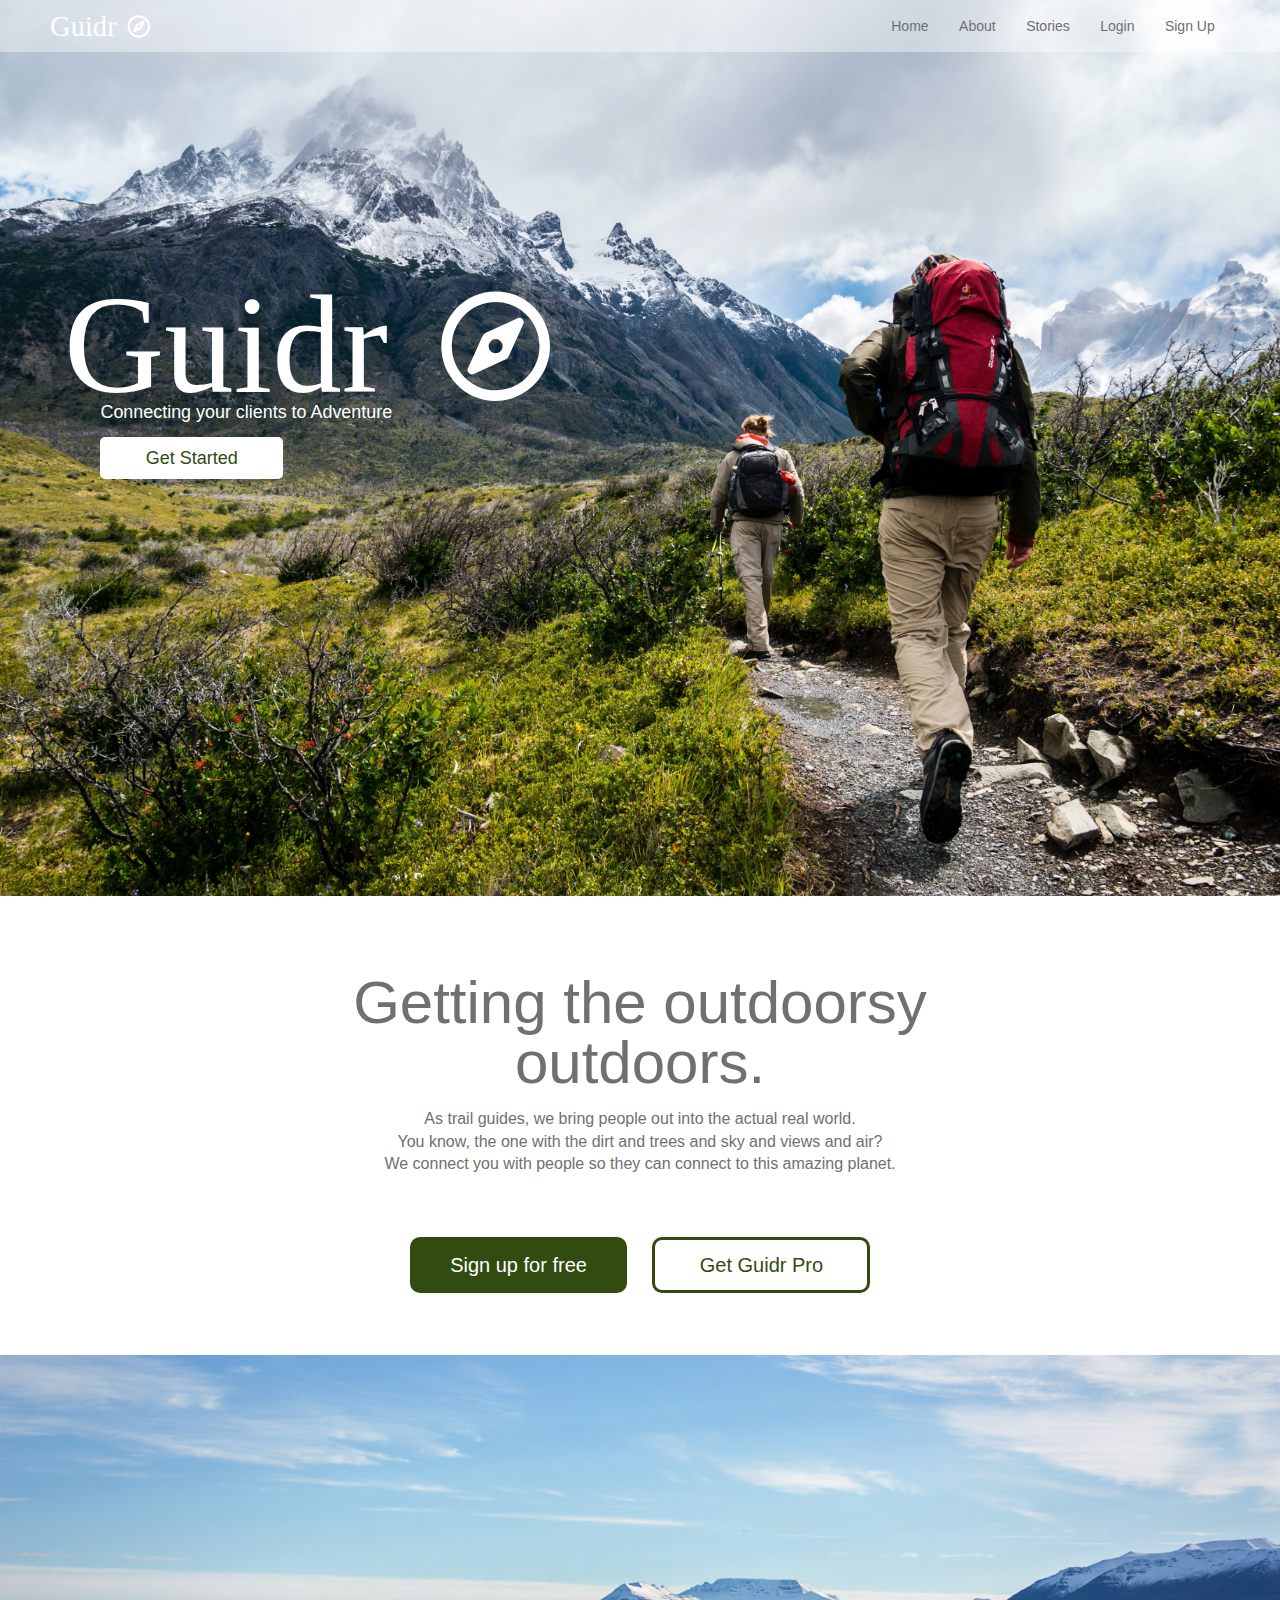
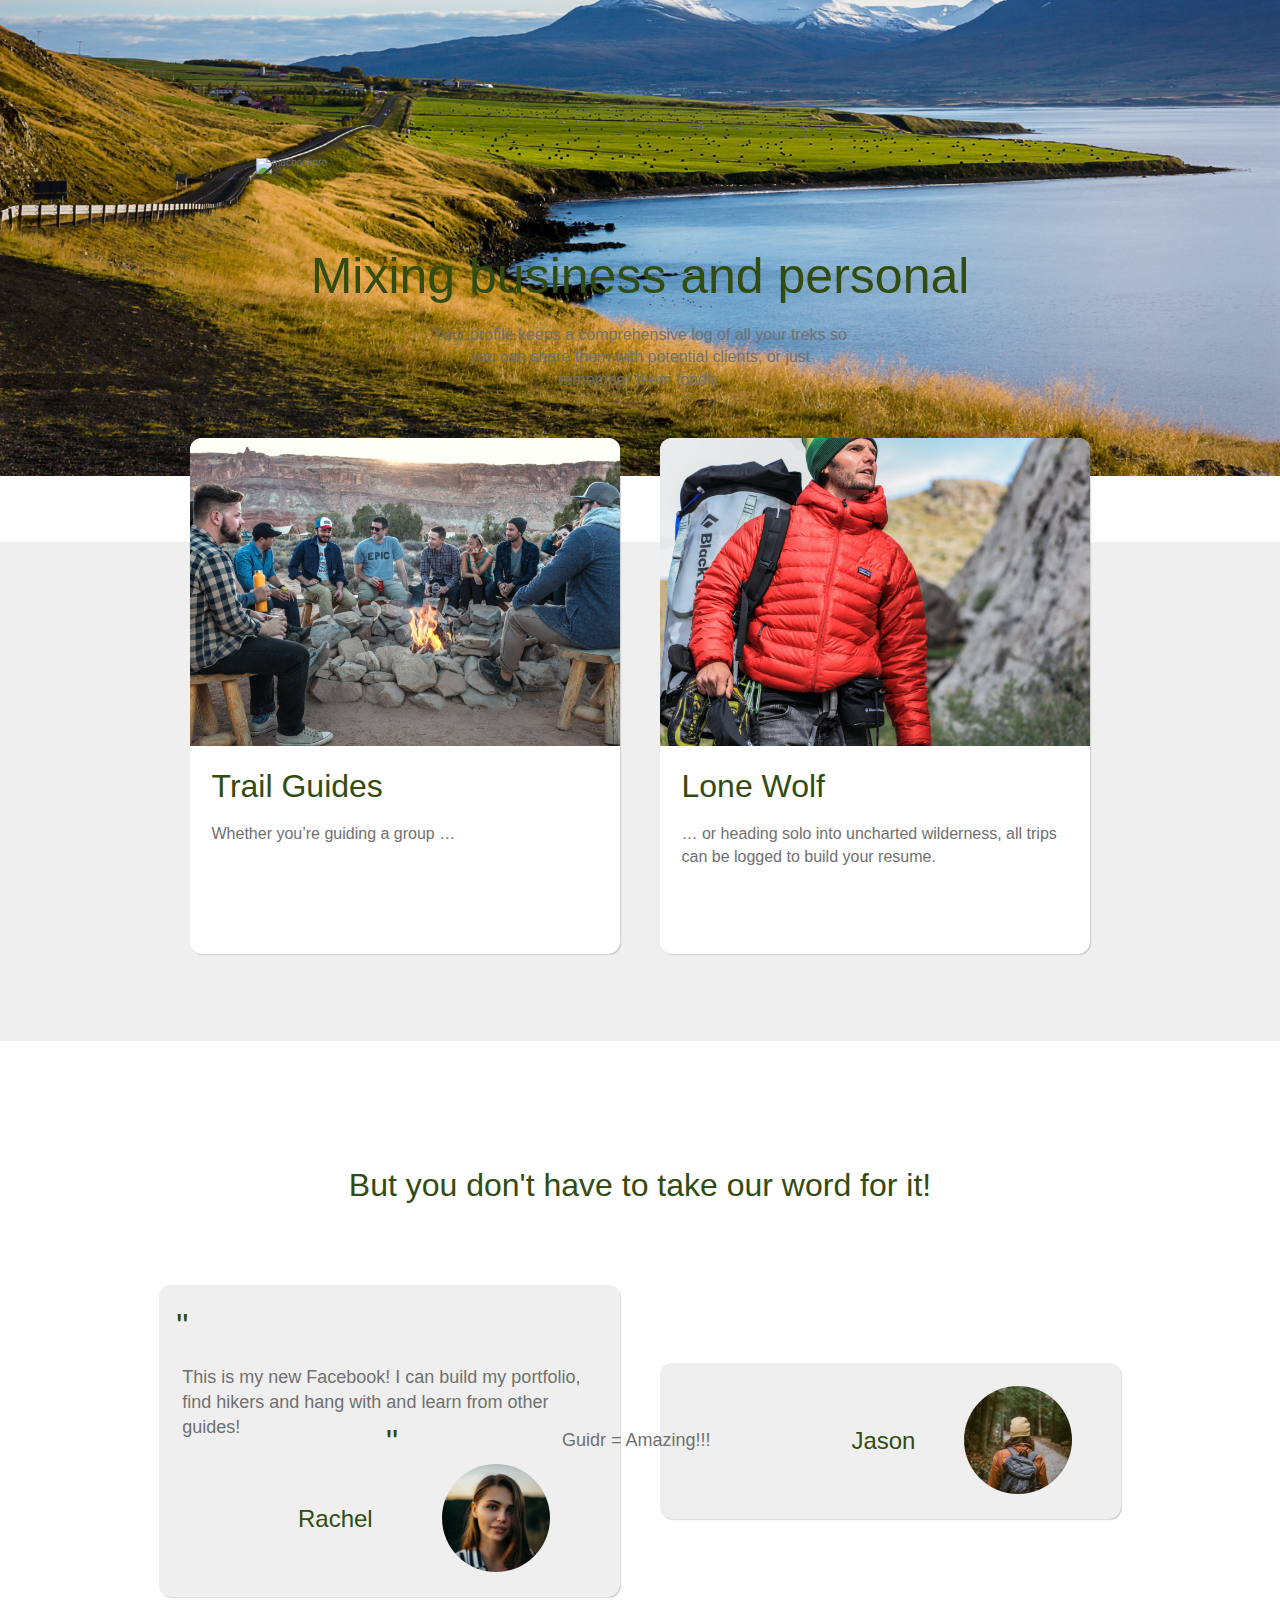
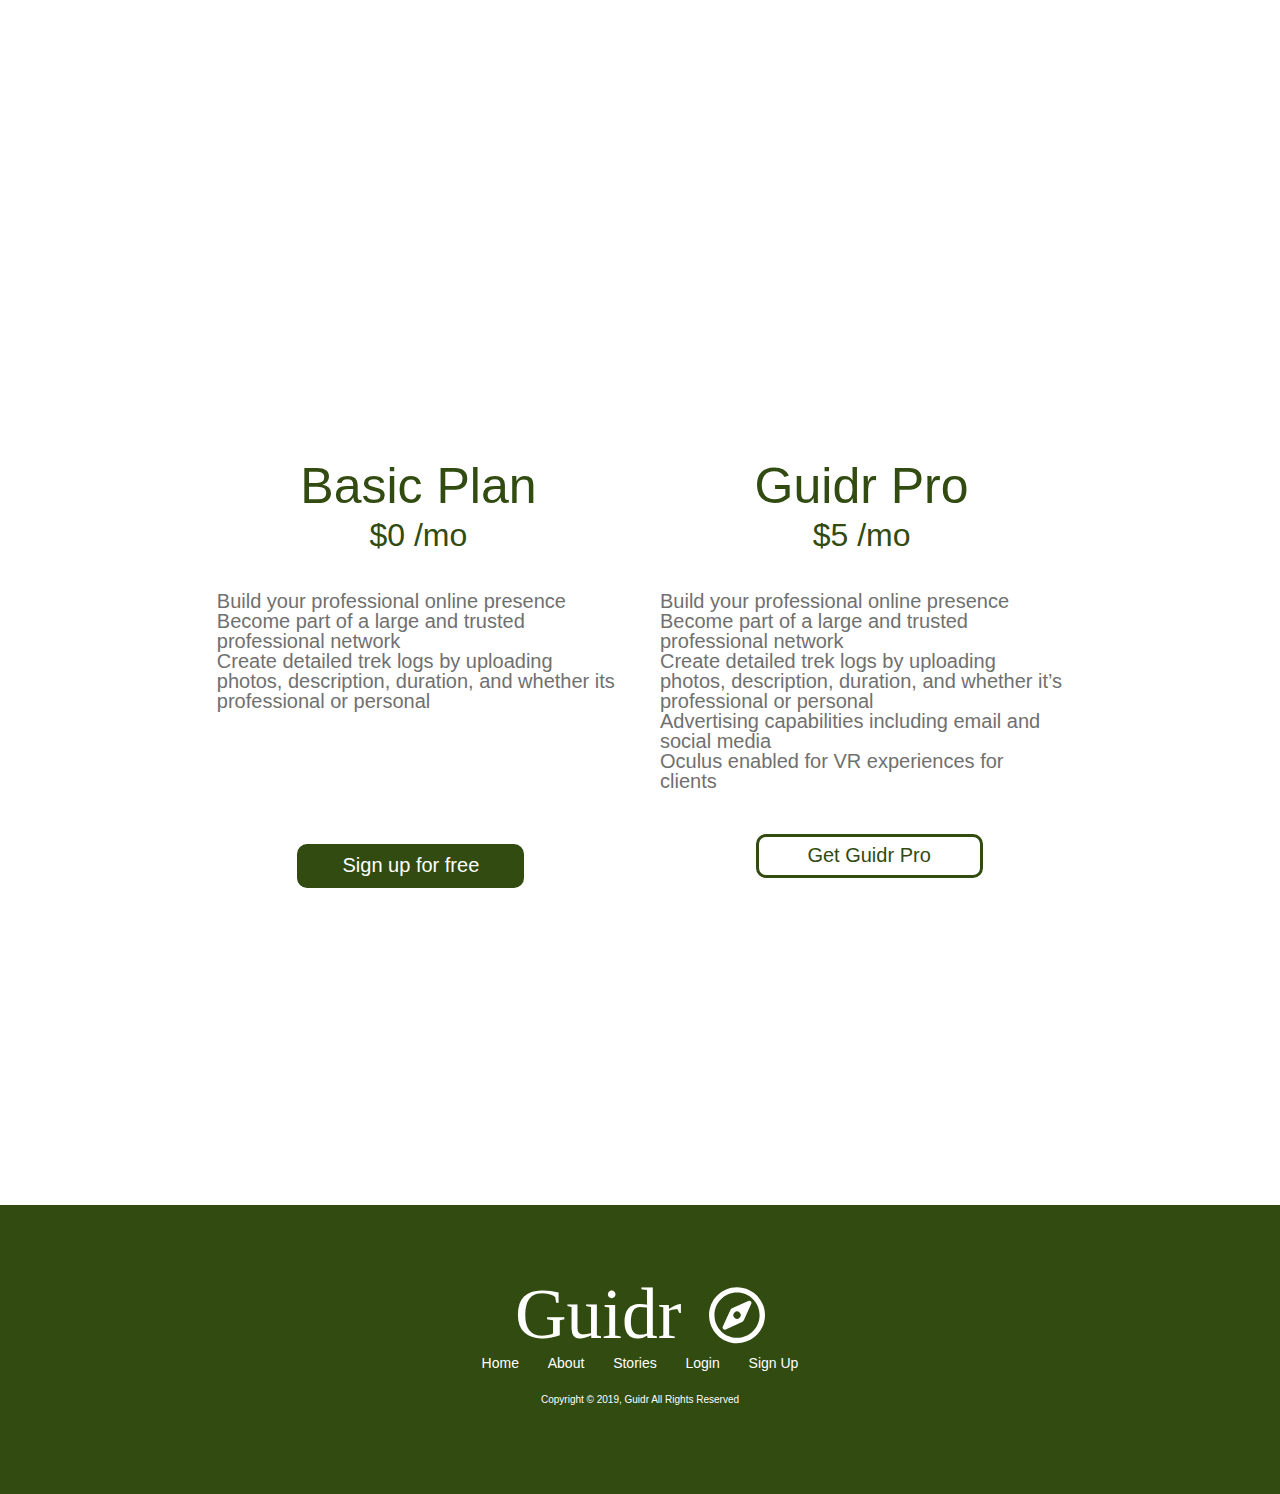
==== commit 5a0efd42: "Merge pull request #22 from Guidr-Bwproject/mark-gowen" ====
--- a/index.html
+++ b/index.html
@@ -43,7 +43,7 @@
     <!-- HEADER SECTION-->
     <section class="header">
       <h1>
-        Connecting the outdoorsy with the outdoors. 
+        Getting the outdoorsy outdoors. 
       </h1>
       <p>As trail guides, we bring people out into the actual real world.<br />
         You know, the one with the dirt and trees and sky and views and air?<br />
@@ -87,12 +87,12 @@
     <!-- TESTIMONIALS SECTION-->
     <section class="testimonials">
       <div class="test-heading">
-        <h2>Lorem, ipsum dolor sit amet consectetur adipisicing elit. Dolor iure, molestias repellat ullam aliquam</h2>
+        <h2>But you don't have to take our word for it!</h2>
       </div>
       <div class="card-section">
         <div class="test-card">
           <h2>"</h2>
-          <p>Lorem ipsum dolor sit amet consectetur adipisicing elit. Incidunt repellat deleniti labore nisi odio recusandae nesciunt numquam vero eos modi perferendis aspernatur minus explicabo accusantium, dolor voluptatibus id perspiciatis. Sit!</p>
+          <p>This is my new Facebook! I can build my portfolio, find hikers and hang with and learn from other guides!</p>
           <h3>Rachel</h3>
           <div class="test-card-profile-photo">
             <img src="/images/Testimonial.rachel.jpg.png" alt="photo of girl">
@@ -100,7 +100,7 @@
         </div><!--closes test-card-1-->
         <div class="test-card">
             <h2>"</h2>
-            <p>Lorem ipsum dolor sit amet consectetur adipisicing elit. Incidunt repellat deleniti labore nisi odio recusandae nesciunt numquam vero eos modi perferendis aspernatur minus explicabo accusantium, dolor voluptatibus id perspiciatis. Sit!</p>
+            <p>Guidr = Amazing!!!</p>
             <h3>Jason</h3>
             <div class="test-card-profile-photo">
               <img src="/images/testimonial.jason.png" alt="photo of guy">
@@ -116,10 +116,9 @@
           <h1>Basic Plan</h1>
           <h2>$0 /mo</h2>
           <ul class="basic">
-            <li>Lorem Ipsum</li>
-            <li>Lorem Ipsum</li>
-            <li>Lorem Ipsum</li>
-            <li>Lorem Ipsum</li>
+            <li>Build your professional online presence</li>
+            <li>Become part of a large and trusted professional network</li>
+            <li>Create detailed trek logs by uploading photos, description, duration, and whether its professional or personal</li>
           </ul>
           <div class="buttons">
             <button class="btn-solid"><a href="https://loveguidr.netlify.com/signup">Sign up for free</button></a>
@@ -129,15 +128,11 @@
             <h1>Guidr Pro</h1>
             <h2>$5 /mo</h2>
             <ul class="pro">
-              <li>Lorem Ipsum</li>
-              <li>Lorem Ipsum</li>
-              <li>Lorem Ipsum</li>
-              <li>Lorem Ipsum</li>
-              <li>Lorem Ipsum</li>
-              <li>Lorem Ipsum</li>
-              <li>Lorem Ipsum</li>
-              <li>Lorem Ipsum</li>
-              <li>Lorem Ipsum</li>
+              <li>Build your professional online presence</li>
+              <li>Become part of a large and trusted professional network</li>
+              <li>Create detailed trek logs by uploading photos, description, duration, and whether it’s professional or personal</li>
+              <li>Advertising capabilities including email and social media</li>
+              <li>Oculus enabled for VR experiences for clients</li>
             </ul>
             <div class="buttons">
               <button class="btn-border"><a href="https://loveguidr.netlify.com/signup">Get Guidr Pro</button></a>
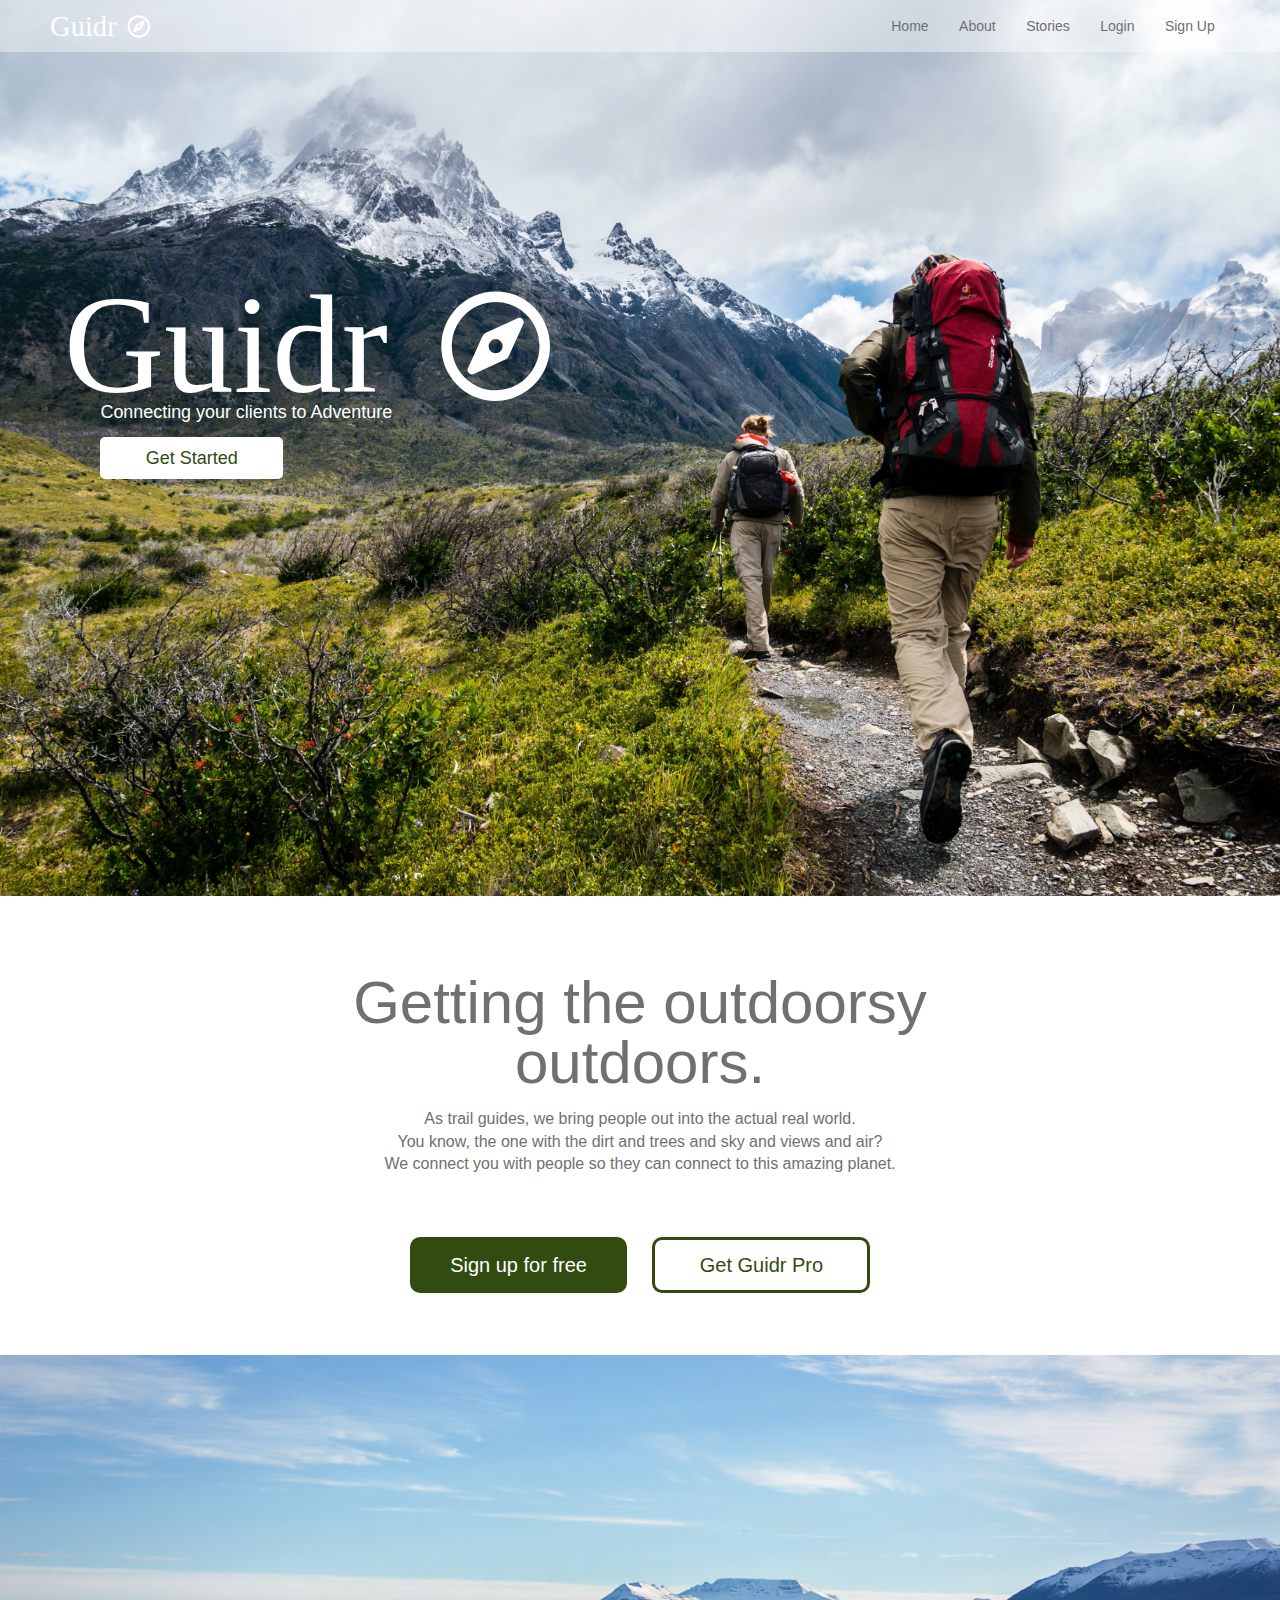
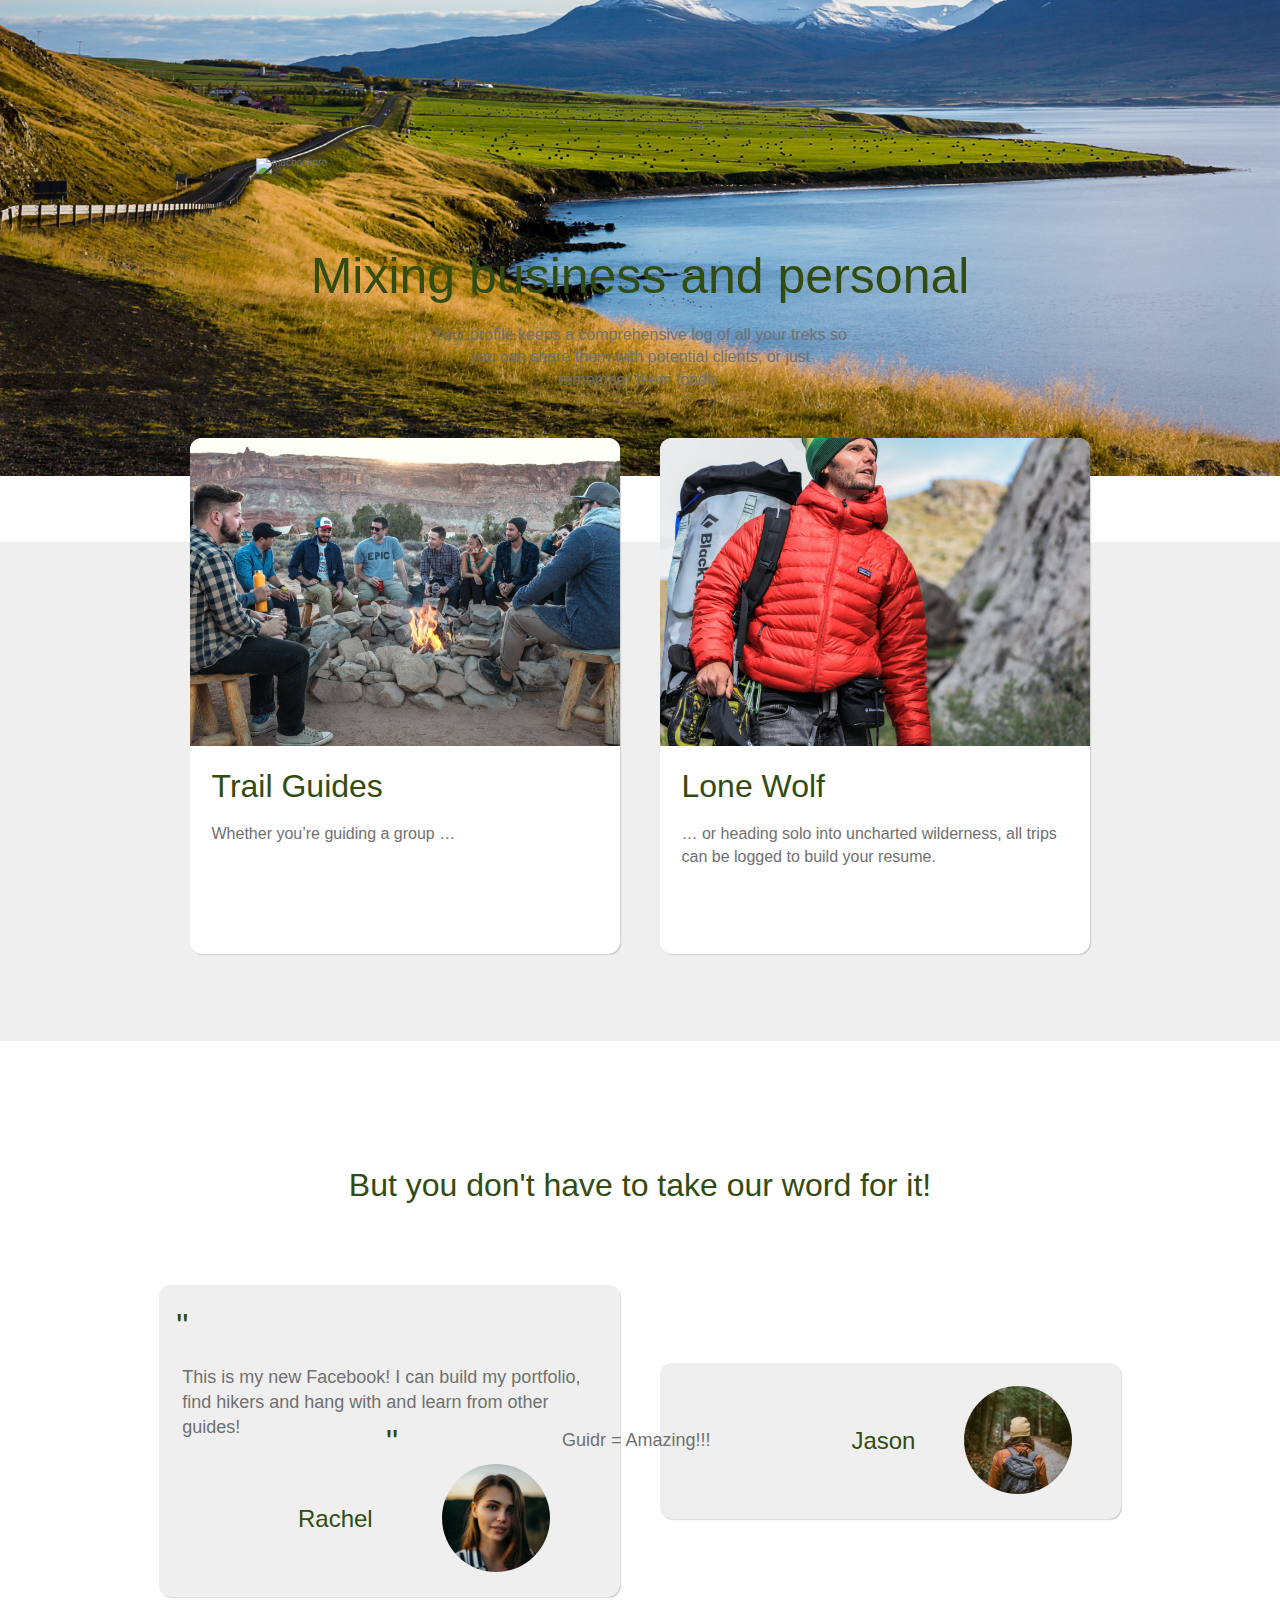
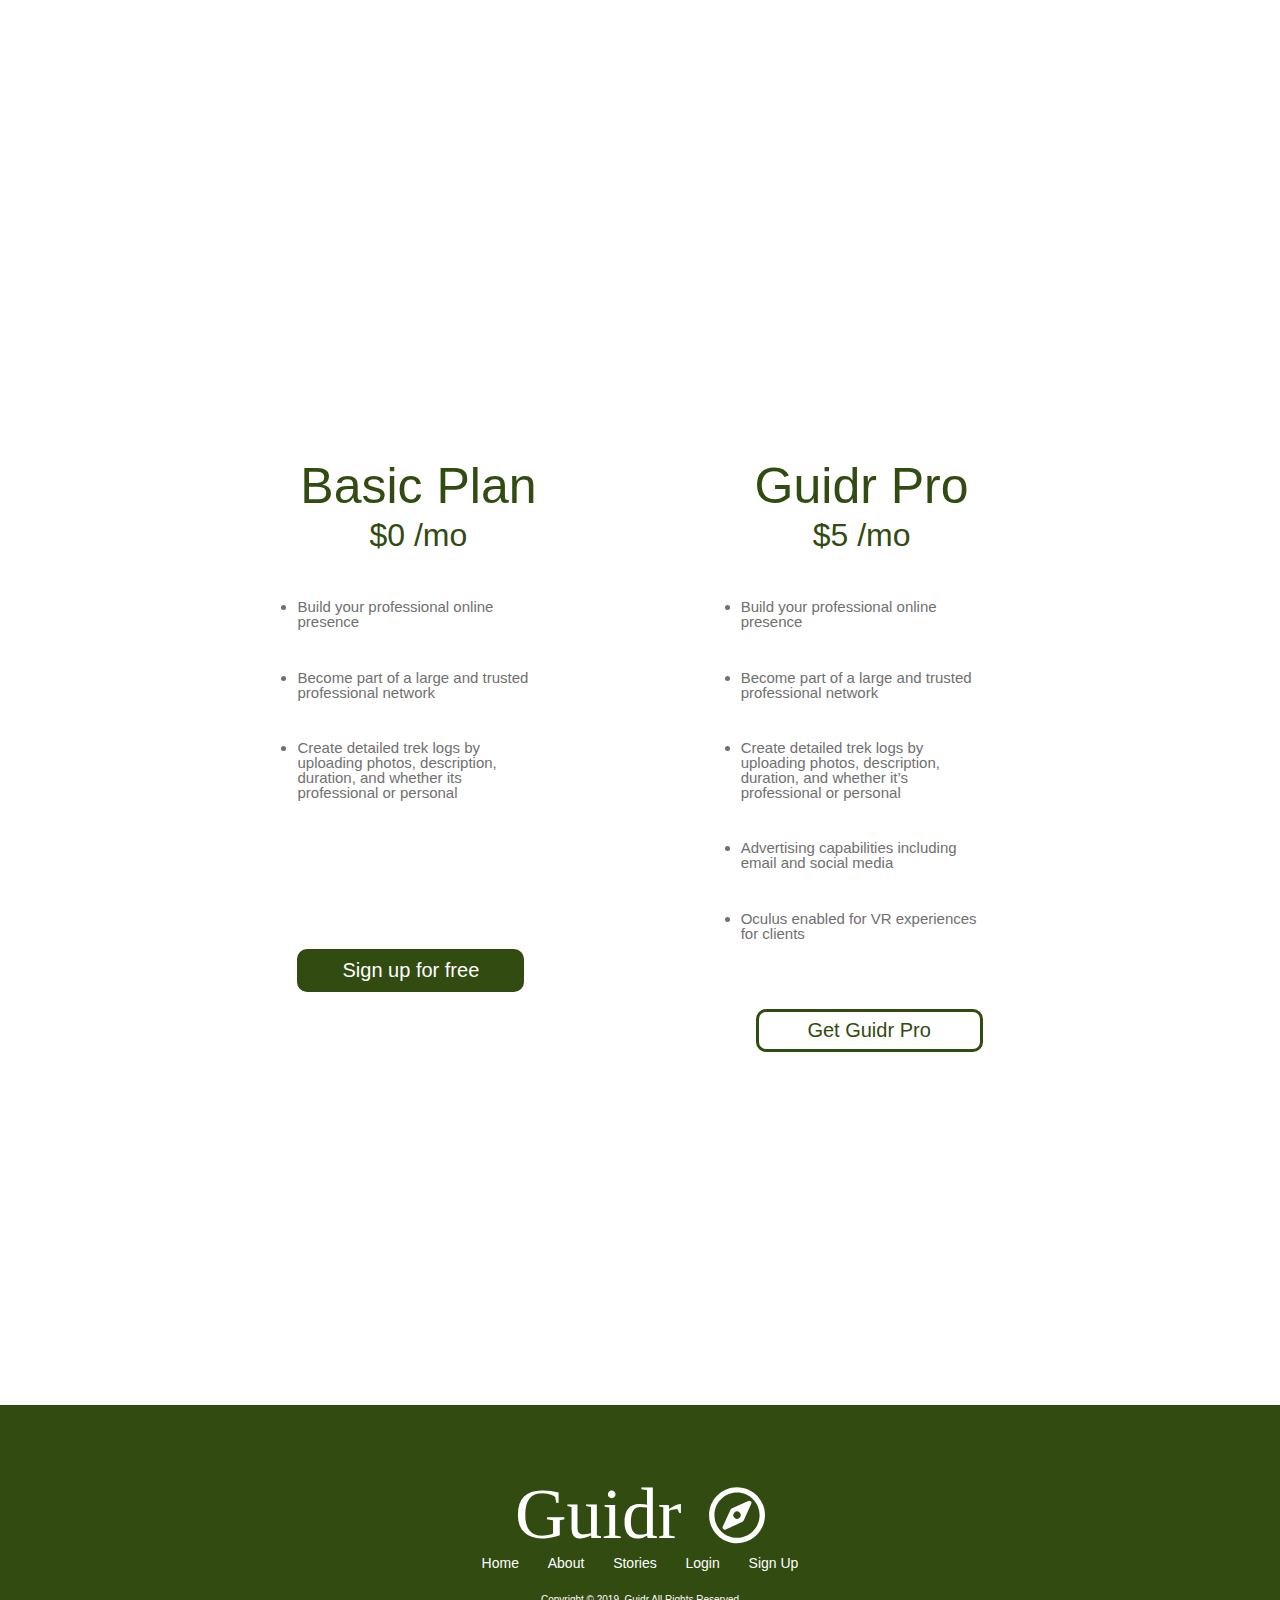
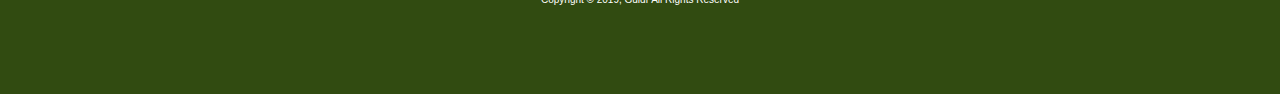
==== commit 4a3bfbae: "formatting plans section since text was updated." ====
--- a/index.html
+++ b/index.html
@@ -115,10 +115,12 @@
         <div class="plan-cards">
           <h1>Basic Plan</h1>
           <h2>$0 /mo</h2>
-          <ul class="basic">
+          <ul style="list-style-type: disc">
             <li>Build your professional online presence</li>
             <li>Become part of a large and trusted professional network</li>
             <li>Create detailed trek logs by uploading photos, description, duration, and whether its professional or personal</li>
+            <br>
+            <br>
           </ul>
           <div class="buttons">
             <button class="btn-solid"><a href="https://loveguidr.netlify.com/signup">Sign up for free</button></a>
@@ -127,7 +129,7 @@
         <div class="plan-cards">
             <h1>Guidr Pro</h1>
             <h2>$5 /mo</h2>
-            <ul class="pro">
+            <ul style="list-style-type: disc">
               <li>Build your professional online presence</li>
               <li>Become part of a large and trusted professional network</li>
               <li>Create detailed trek logs by uploading photos, description, duration, and whether it’s professional or personal</li>
--- a/css/styles.css
+++ b/css/styles.css
@@ -403,8 +403,8 @@
 .header .buttons .btn-solid:hover {
   cursor: pointer;
   color: white;
-  background-color: #24380D;
-  border: solid 3px #24380D;
+  background-color: #24380d;
+  border: solid 3px #24380d;
 }
 @media (max-width: 500px) {
   .header .buttons .btn-solid {
@@ -429,8 +429,8 @@
 .header .buttons .btn-border:hover {
   cursor: pointer;
   color: white;
-  background-color: #24380D;
-  border: solid 3px #24380D;
+  background-color: #24380d;
+  border: solid 3px #24380d;
 }
 @media (max-width: 500px) {
   .header .buttons .btn-border {
@@ -657,14 +657,16 @@
 }
 .plans-section .card-section .plan-cards {
   width: 35%;
-  height: 500px;
+  height: 700px;
   margin: 20px;
   border-radius: 12px;
   background-color: white;
-  display: flex;
-  justify-content: flex-start;
-  align-items: center;
+  background-size: 100%;
+  display: flex;
+  justify-content: center;
+  align-items: stretch;
   flex-direction: column;
+  text-align: center;
 }
 @media (max-width: 500px) {
   .plans-section .card-section .plan-cards {
@@ -679,29 +681,32 @@
 .plans-section .card-section .plan-cards h1 {
   color: #314b11;
   font-size: 5rem;
-  text-align: center;
   padding-top: 10%;
+  margin: 0 auto;
 }
 .plans-section .card-section .plan-cards h2 {
   color: #314b11;
   padding-top: 2%;
-}
-.plans-section .card-section .plan-cards ul {
+  padding-bottom: 2%;
+}
+.plans-section .card-section .plan-cards li {
+  width: 60%;
   color: #707070;
-  font-size: 2rem;
+  font-size: 1.5rem;
   padding-top: 10%;
+  text-align: left;
+  margin: 0 auto;
 }
 .plans-section .card-section .plan-cards .buttons {
   display: flex;
-  justify-content: center;
+  justify-content: flex-end;
   align-items: center;
   flex-direction: row;
   width: 60%;
   margin: auto;
 }
-.plans-section .card-section .plan-cards .btn-solid {
+.plans-section .card-section .plan-cards .buttons .btn-solid {
   background-color: #314b11;
-  justify-content: flex-end;
   color: white;
   width: 100%;
   border-radius: 10px;
@@ -709,20 +714,19 @@
   font-size: 2rem;
   padding: 3%;
   margin-right: 15px;
-  margin-top: 100px;
-  text-align: center;
-}
-.plans-section .card-section .plan-cards .btn-solid a {
+  text-align: center;
+}
+.plans-section .card-section .plan-cards .buttons .btn-solid a {
   text-decoration: none;
   color: white;
 }
-.plans-section .card-section .plan-cards .btn-solid:hover {
+.plans-section .card-section .plan-cards .buttons .btn-solid:hover {
   cursor: pointer;
   color: white;
-  background-color: #24380D;
-  border: solid 3px #24380D;
-}
-.plans-section .card-section .plan-cards .btn-border {
+  background-color: #24380d;
+  border: solid 3px #24380d;
+}
+.plans-section .card-section .plan-cards .buttons .btn-border {
   background-color: white;
   color: #314b11;
   width: 100%;
@@ -732,15 +736,15 @@
   padding: 3%;
   margin-left: 15px;
 }
-.plans-section .card-section .plan-cards .btn-border a {
+.plans-section .card-section .plan-cards .buttons .btn-border a {
   text-decoration: none;
   color: #314b11;
 }
-.plans-section .card-section .plan-cards .btn-border:hover {
+.plans-section .card-section .plan-cards .buttons .btn-border:hover {
   cursor: pointer;
   color: white;
-  background-color: #24380D;
-  border: solid 3px #24380D;
+  background-color: #24380d;
+  border: solid 3px #24380d;
 }
 .about-hero {
   width: 100%;
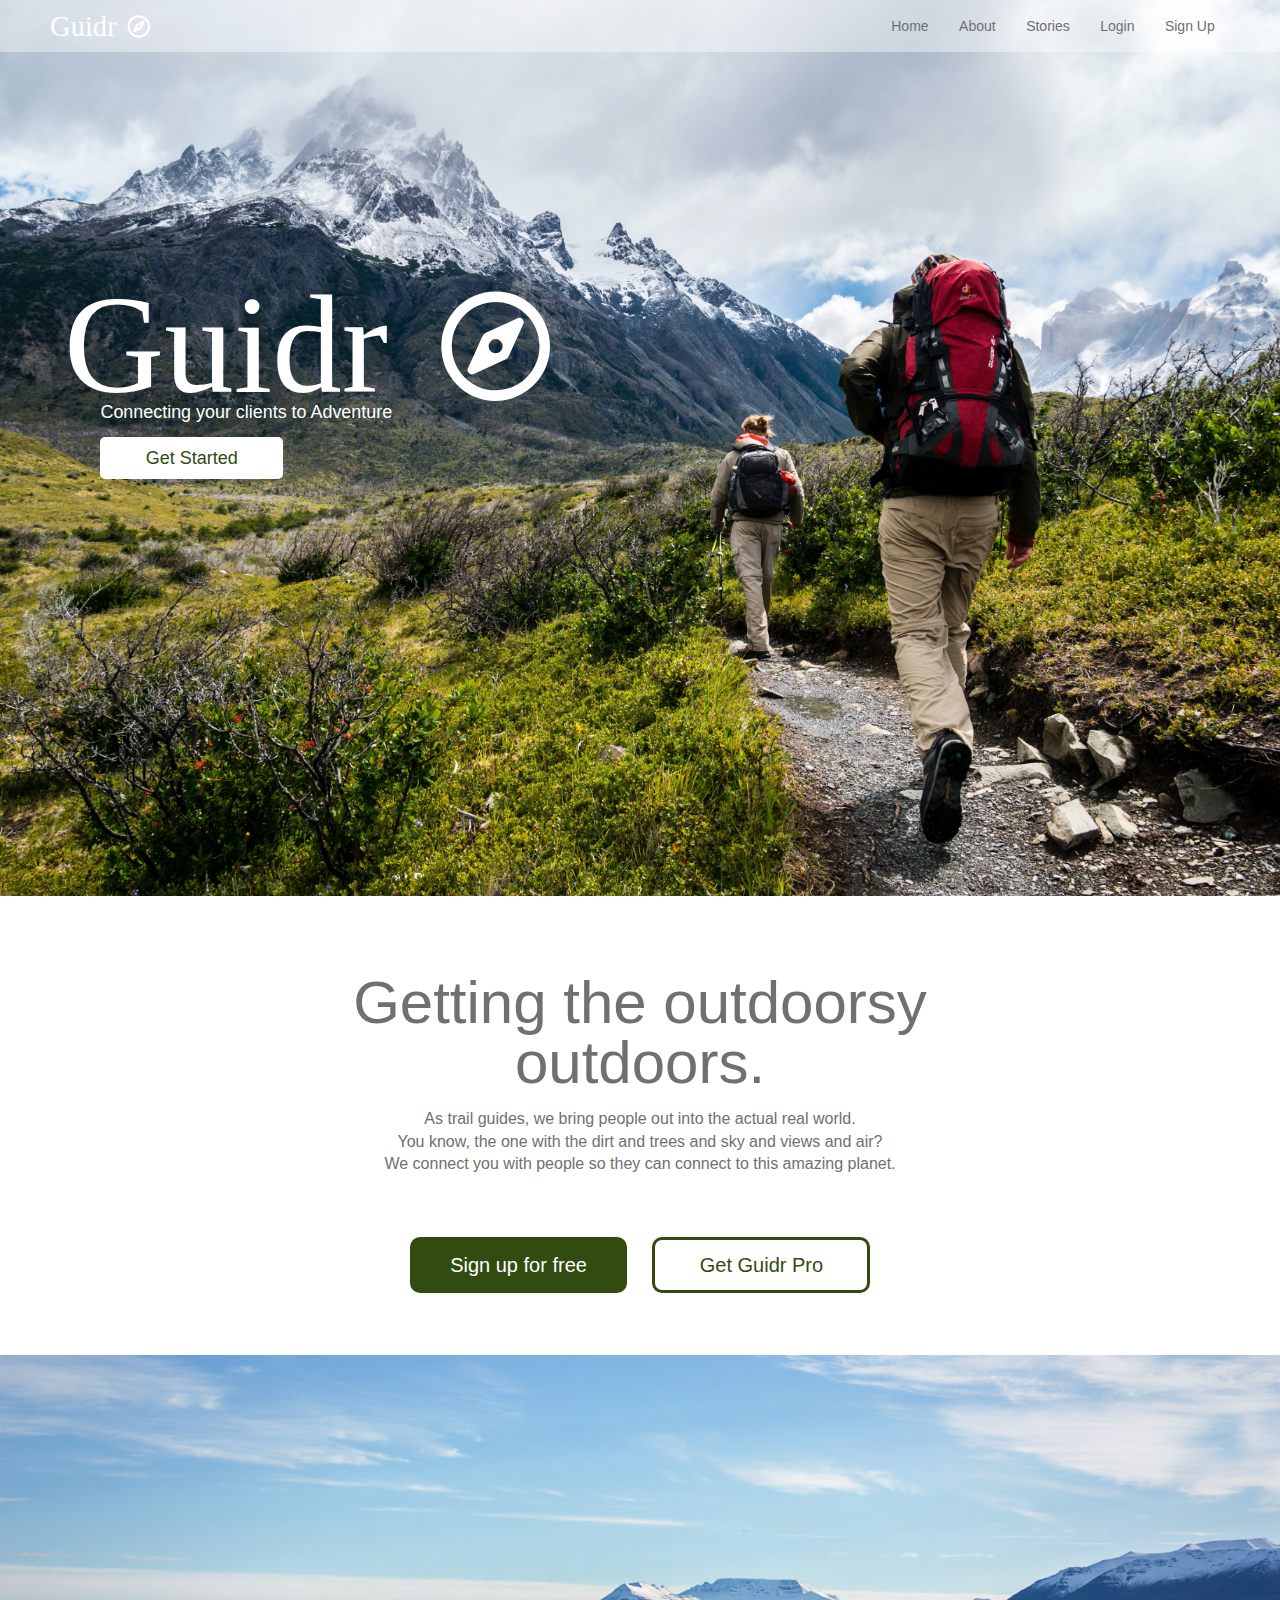
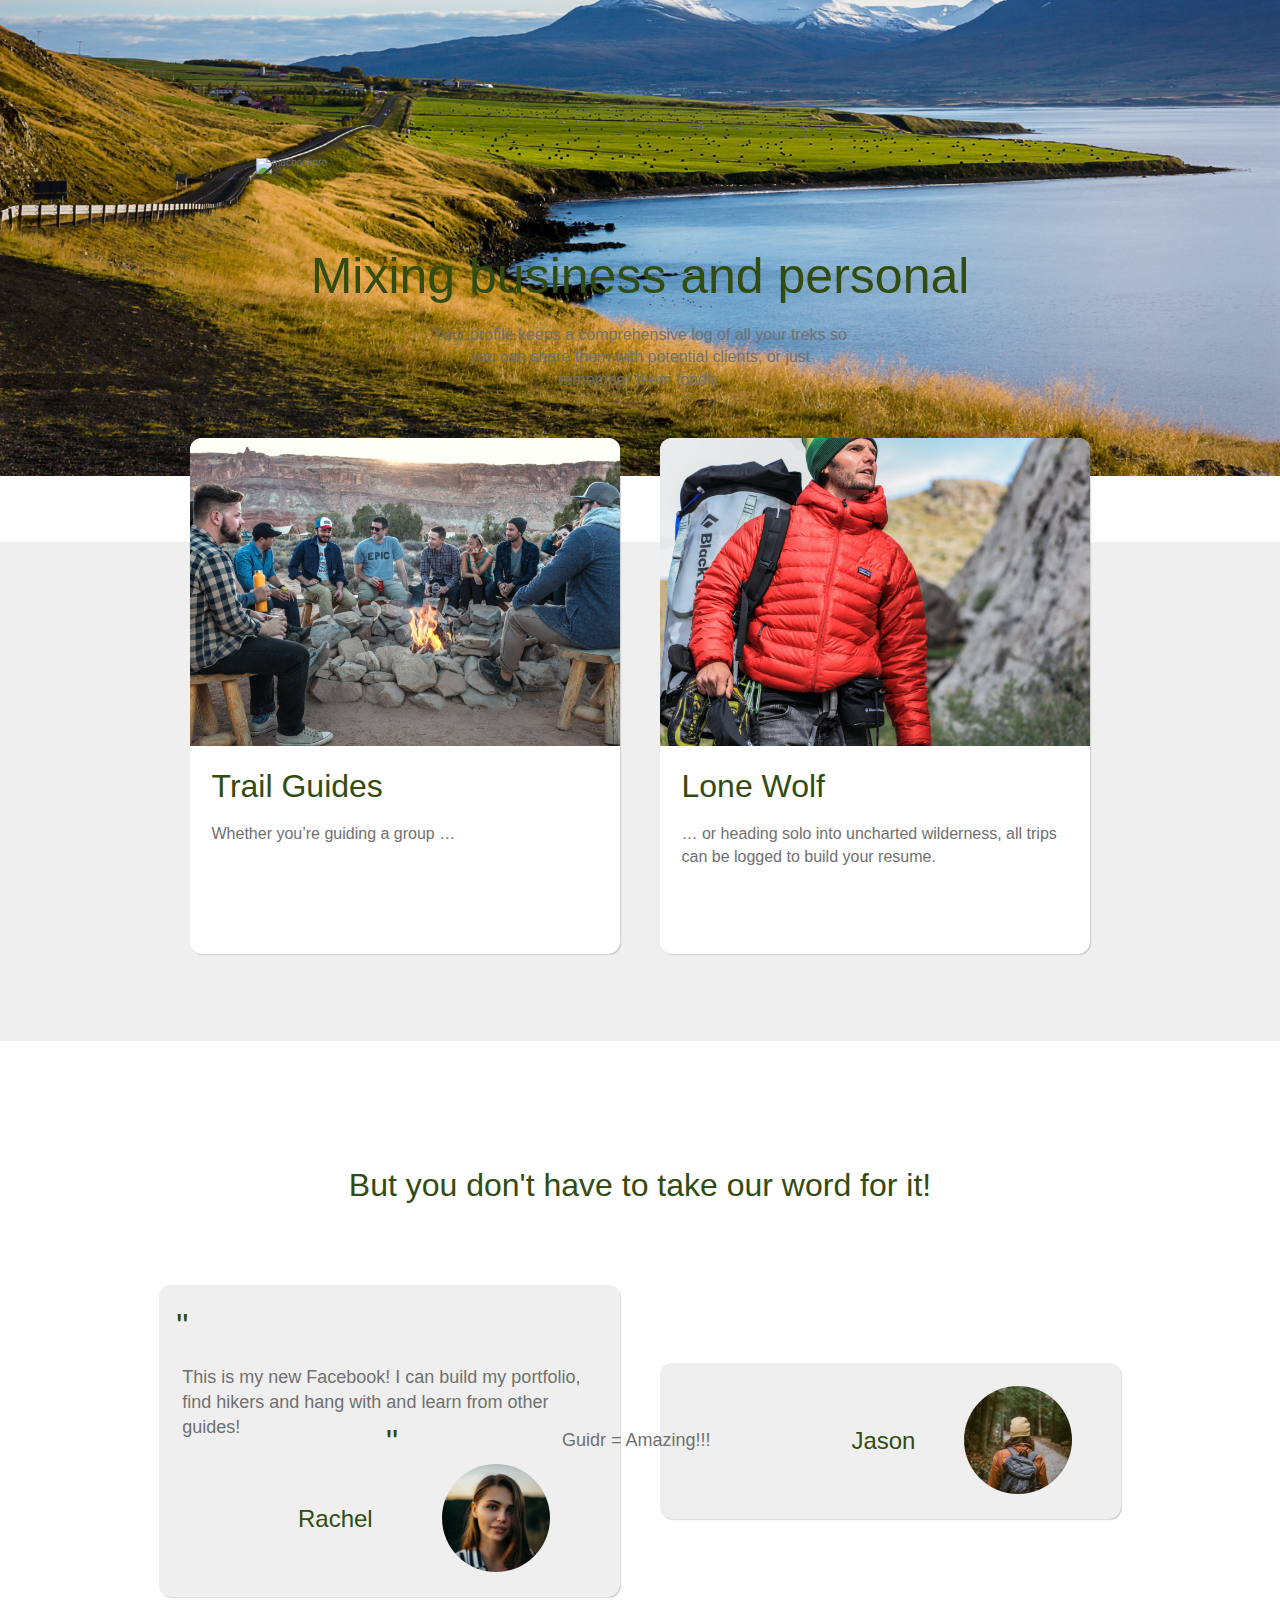
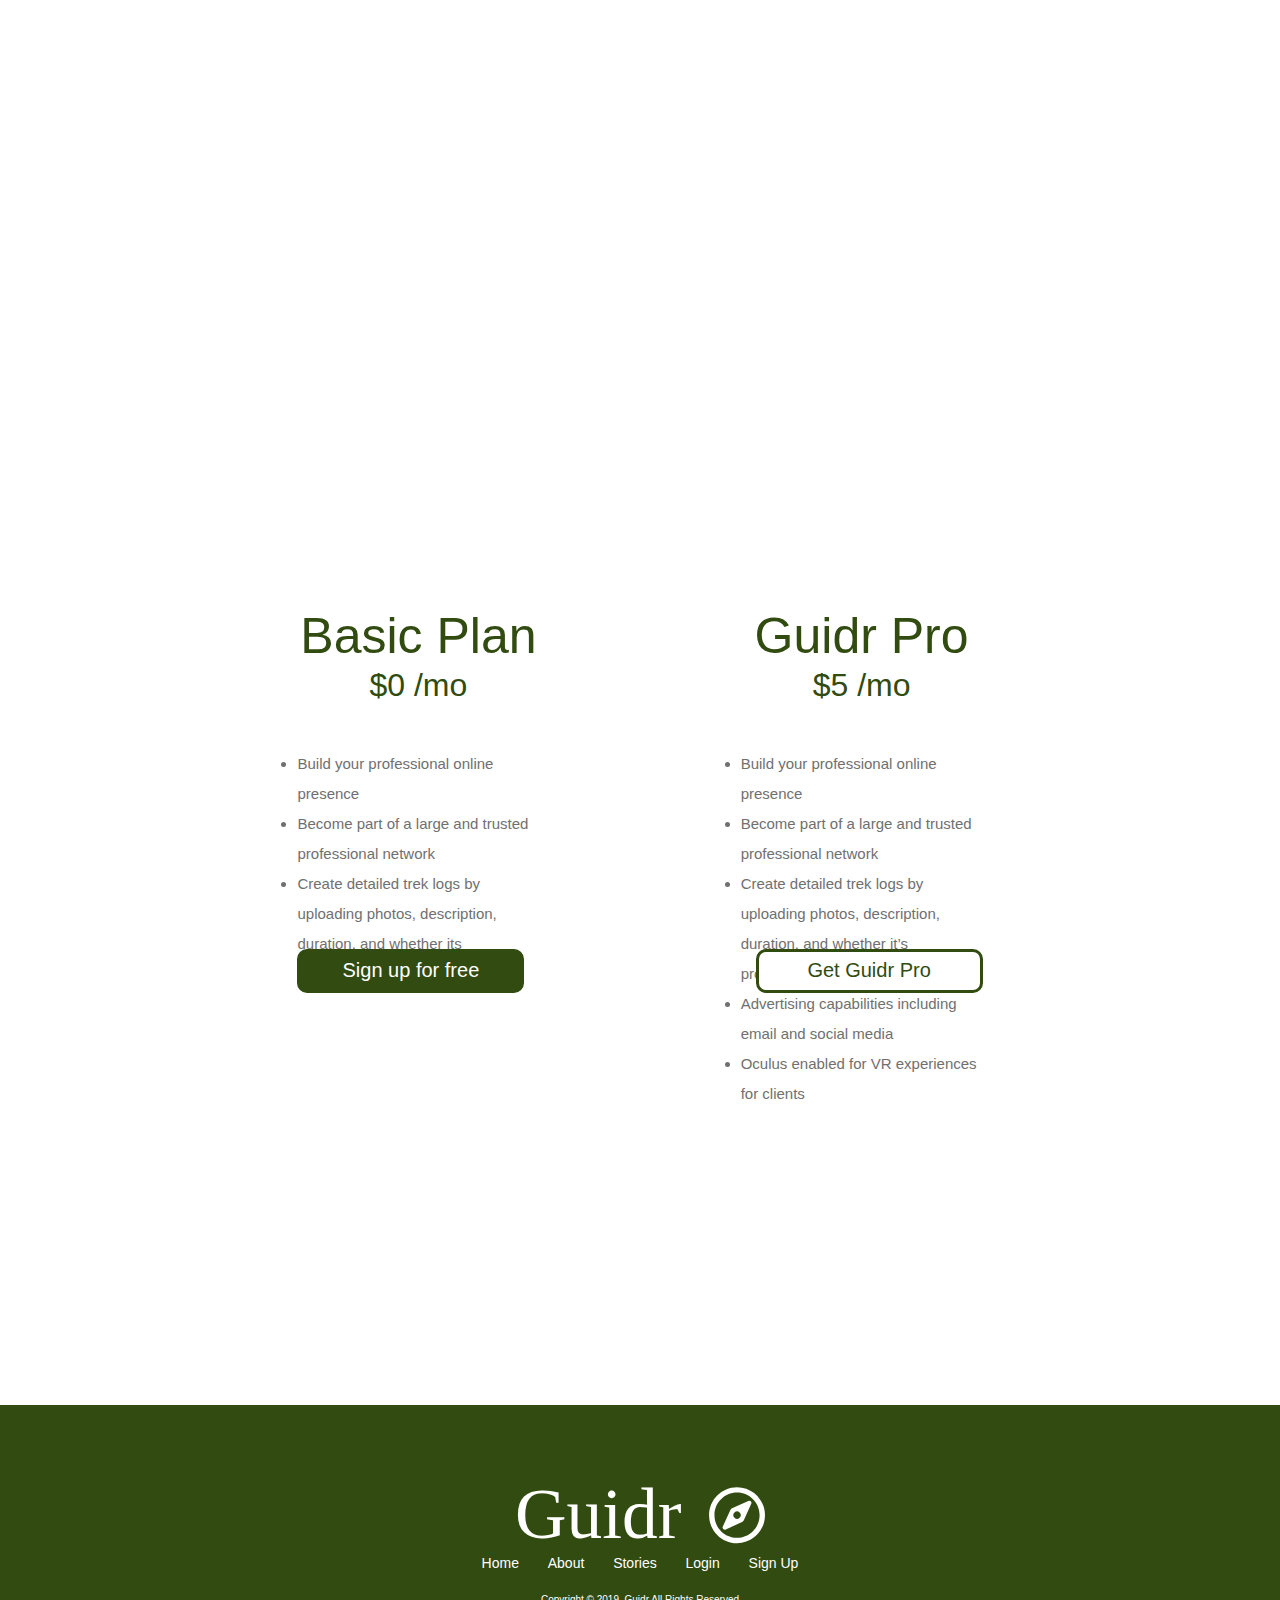
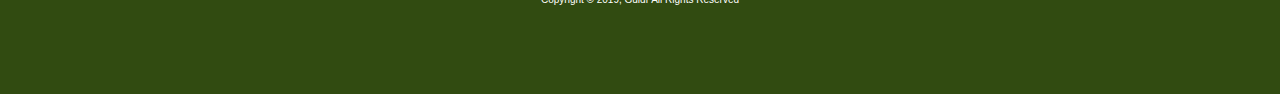
==== commit 9609ecf0: "updated responsive design for plan section" ====
--- a/index.html
+++ b/index.html
@@ -112,35 +112,38 @@
     <!-- PLANS SECTION -->
     <section class="plans-section">
       <div class="card-section">
-        <div class="plan-cards">
-          <h1>Basic Plan</h1>
-          <h2>$0 /mo</h2>
-          <ul style="list-style-type: disc">
-            <li>Build your professional online presence</li>
-            <li>Become part of a large and trusted professional network</li>
-            <li>Create detailed trek logs by uploading photos, description, duration, and whether its professional or personal</li>
-            <br>
-            <br>
-          </ul>
-          <div class="buttons">
-            <button class="btn-solid"><a href="https://loveguidr.netlify.com/signup">Sign up for free</button></a>
-          </div>
-        </div><!--closes basic-plan-->
-        <div class="plan-cards">
-            <h1>Guidr Pro</h1>
-            <h2>$5 /mo</h2>
+        <div class="plan-cards-bg">
+          <div class="plan-card">
+            <h1>Basic Plan</h1>
+            <h2>$0 /mo</h2>
             <ul style="list-style-type: disc">
               <li>Build your professional online presence</li>
               <li>Become part of a large and trusted professional network</li>
-              <li>Create detailed trek logs by uploading photos, description, duration, and whether it’s professional or personal</li>
-              <li>Advertising capabilities including email and social media</li>
-              <li>Oculus enabled for VR experiences for clients</li>
+              <li>Create detailed trek logs by uploading photos, description, duration, and whether its professional or personal</li>
+              <br>
+              <br>
             </ul>
             <div class="buttons">
-              <button class="btn-border"><a href="https://loveguidr.netlify.com/signup">Get Guidr Pro</button></a>
+              <button class="btn-solid"><a href="https://loveguidr.netlify.com/signup">Sign up for free</button></a>
+            </div>
+        </div>
+        </div><!--closes basic-plan-->
+        <div class="plan-cards-bg">
+          <div class="plan-card">
+              <h1>Guidr Pro</h1>
+              <h2>$5 /mo</h2>
+              <ul style="list-style-type: disc">
+                <li>Build your professional online presence</li>
+                <li>Become part of a large and trusted professional network</li>
+                <li>Create detailed trek logs by uploading photos, description, duration, and whether it’s professional or personal</li>
+                <li>Advertising capabilities including email and social media</li>
+                <li>Oculus enabled for VR experiences for clients</li>
+              </ul>
+              <div class="buttons">
+                <button class="btn-border"><a href="https://loveguidr.netlify.com/signup">Get Guidr Pro</button></a>
+              </div>
             </div>
           </div><!--closes guidr-pro-->
-      </div>
     </section><!--closes plans section-->
  
     <!-- FOOTER SECTION -->
--- a/css/styles.css
+++ b/css/styles.css
@@ -650,12 +650,12 @@
 }
 @media (max-width: 500px) {
   .plans-section .card-section {
-    padding-top: 50%;
+    padding-top: 70%;
     padding-bottom: 2%;
     flex-direction: column;
   }
 }
-.plans-section .card-section .plan-cards {
+.plans-section .card-section .plan-cards-bg {
   width: 35%;
   height: 700px;
   margin: 20px;
@@ -664,48 +664,77 @@
   background-size: 100%;
   display: flex;
   justify-content: center;
-  align-items: stretch;
+  align-items: center;
   flex-direction: column;
   text-align: center;
-}
-@media (max-width: 500px) {
-  .plans-section .card-section .plan-cards {
+  position: relative;
+}
+@media (max-width: 800px) {
+  .plans-section .card-section .plan-cards-bg {
+    width: 85%;
+  }
+}
+@media (max-width: 500px) {
+  .plans-section .card-section .plan-cards-bg {
     width: 80%;
   }
 }
-@media (max-width: 800px) {
-  .plans-section .card-section .plan-cards {
-    width: 85%;
-  }
-}
-.plans-section .card-section .plan-cards h1 {
+.plans-section .card-section .plan-cards-bg .plan-card {
+  position: absolute;
+  max-height: 400px;
+}
+.plans-section .card-section .plan-cards-bg .plan-card h1 {
   color: #314b11;
   font-size: 5rem;
   padding-top: 10%;
   margin: 0 auto;
 }
-.plans-section .card-section .plan-cards h2 {
+@media (max-width: 500px) {
+  .plans-section .card-section .plan-cards-bg .plan-card h1 {
+    font-size: 3rem;
+  }
+}
+.plans-section .card-section .plan-cards-bg .plan-card h2 {
   color: #314b11;
   padding-top: 2%;
   padding-bottom: 2%;
 }
-.plans-section .card-section .plan-cards li {
+@media (max-width: 500px) {
+  .plans-section .card-section .plan-cards-bg .plan-card h2 {
+    font-size: 2rem;
+  }
+}
+.plans-section .card-section .plan-cards-bg .plan-card ul {
   width: 60%;
+  height: 240px;
   color: #707070;
   font-size: 1.5rem;
+  line-height: 2;
   padding-top: 10%;
   text-align: left;
   margin: 0 auto;
 }
-.plans-section .card-section .plan-cards .buttons {
-  display: flex;
-  justify-content: flex-end;
+@media (max-width: 500px) {
+  .plans-section .card-section .plan-cards-bg .plan-card ul {
+    line-height: 1.5;
+    font-size: 1rem;
+  }
+}
+.plans-section .card-section .plan-cards-bg .plan-card .buttons {
+  display: flex;
+  justify-content: center;
   align-items: center;
   flex-direction: row;
   width: 60%;
   margin: auto;
-}
-.plans-section .card-section .plan-cards .buttons .btn-solid {
+  padding-bottom: 15%;
+}
+@media (max-width: 500px) {
+  .plans-section .card-section .plan-cards-bg .plan-card .buttons {
+    width: 40%;
+  }
+}
+.plans-section .card-section .plan-cards-bg .plan-card .buttons .btn-solid {
   background-color: #314b11;
   color: white;
   width: 100%;
@@ -716,17 +745,23 @@
   margin-right: 15px;
   text-align: center;
 }
-.plans-section .card-section .plan-cards .buttons .btn-solid a {
+.plans-section .card-section .plan-cards-bg .plan-card .buttons .btn-solid a {
   text-decoration: none;
   color: white;
 }
-.plans-section .card-section .plan-cards .buttons .btn-solid:hover {
+.plans-section .card-section .plan-cards-bg .plan-card .buttons .btn-solid:hover {
   cursor: pointer;
   color: white;
   background-color: #24380d;
   border: solid 3px #24380d;
 }
-.plans-section .card-section .plan-cards .buttons .btn-border {
+@media (max-width: 500px) {
+  .plans-section .card-section .plan-cards-bg .plan-card .buttons .btn-solid {
+    margin-right: 0;
+    font-size: 1.6rem;
+  }
+}
+.plans-section .card-section .plan-cards-bg .plan-card .buttons .btn-border {
   background-color: white;
   color: #314b11;
   width: 100%;
@@ -736,15 +771,31 @@
   padding: 3%;
   margin-left: 15px;
 }
-.plans-section .card-section .plan-cards .buttons .btn-border a {
+.plans-section .card-section .plan-cards-bg .plan-card .buttons .btn-border a {
   text-decoration: none;
   color: #314b11;
 }
-.plans-section .card-section .plan-cards .buttons .btn-border:hover {
+.plans-section .card-section .plan-cards-bg .plan-card .buttons .btn-border:hover {
   cursor: pointer;
   color: white;
   background-color: #24380d;
   border: solid 3px #24380d;
+}
+@media (max-width: 500px) {
+  .plans-section .card-section .plan-cards-bg .plan-card .buttons .btn-border {
+    margin-left: 0;
+    font-size: 1.6rem;
+  }
+}
+@media (max-width: 500px) {
+  .plans-section .card-section .plan-cards-bg .plan-card .buttons {
+    width: 70%;
+  }
+}
+@media (max-width: 500px) {
+  .plans-section .card-section .plan-cards-bg {
+    height: 400px;
+  }
 }
 .about-hero {
   width: 100%;
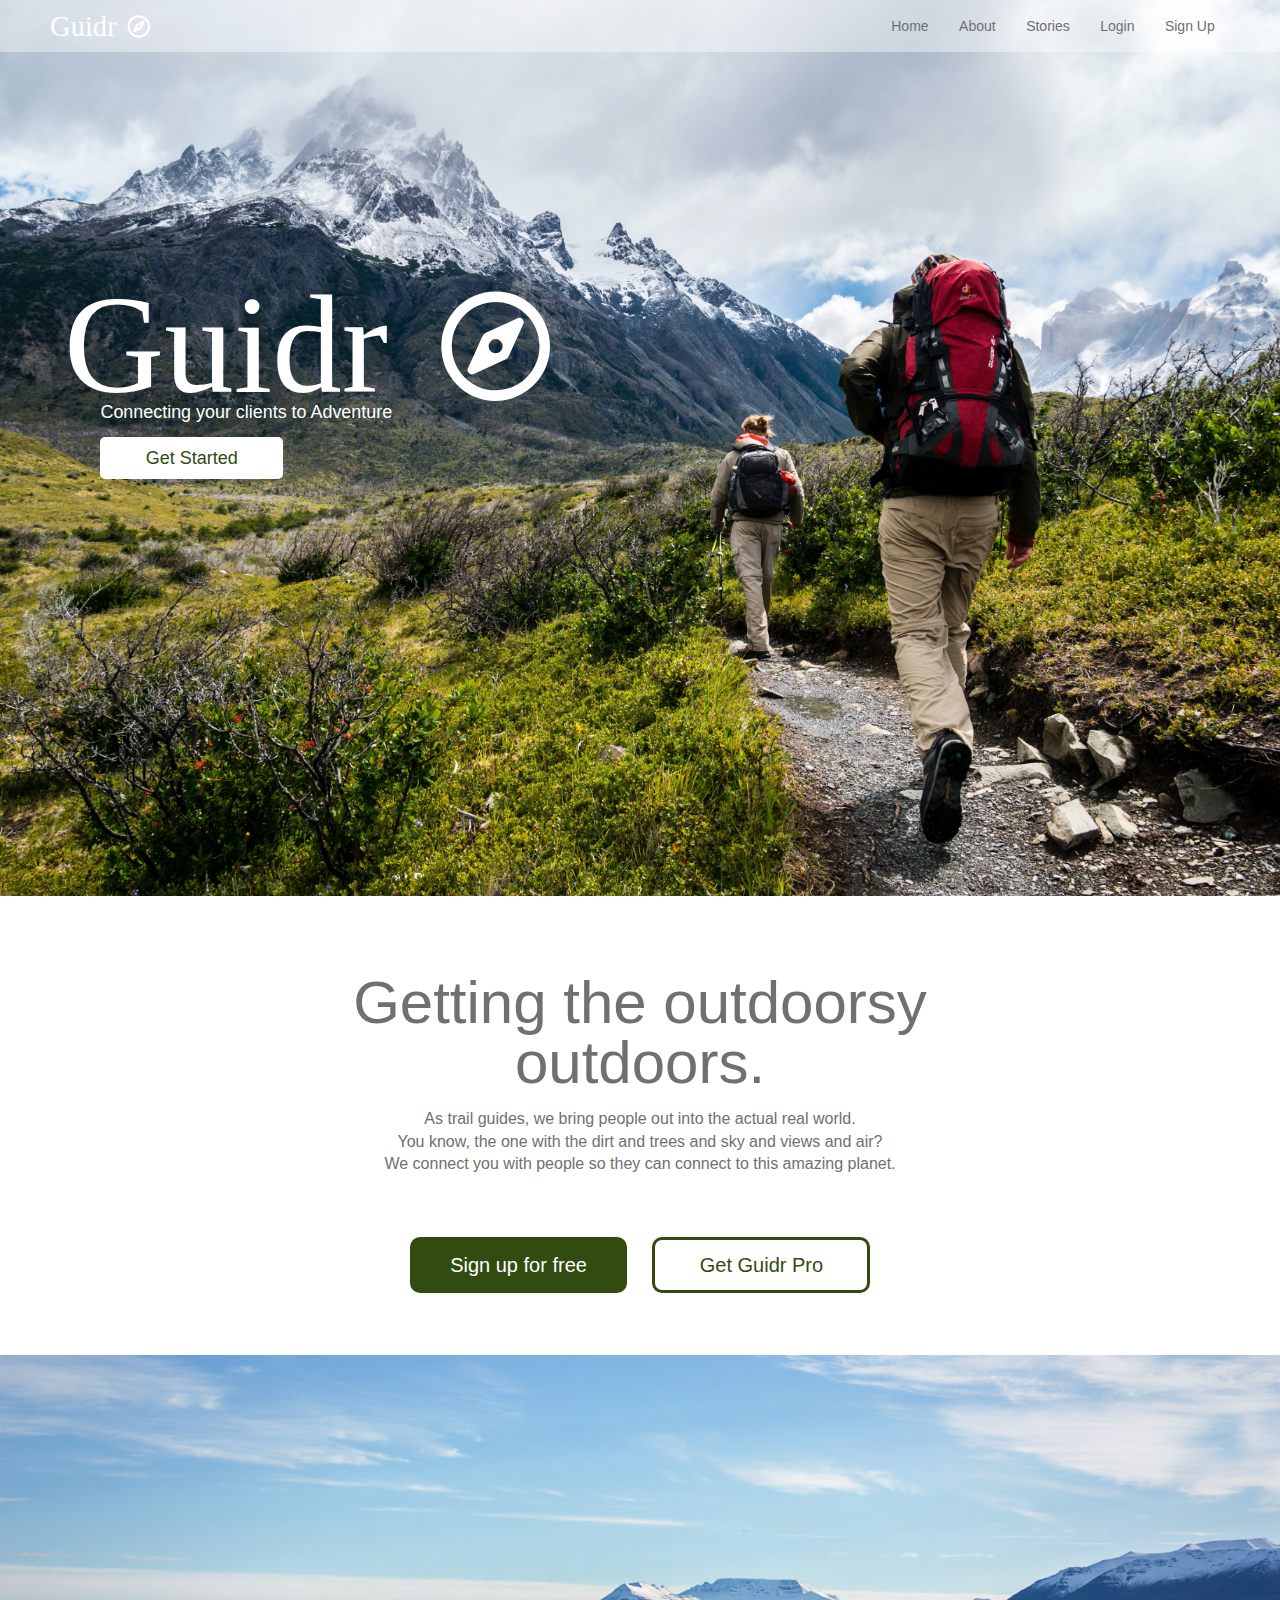
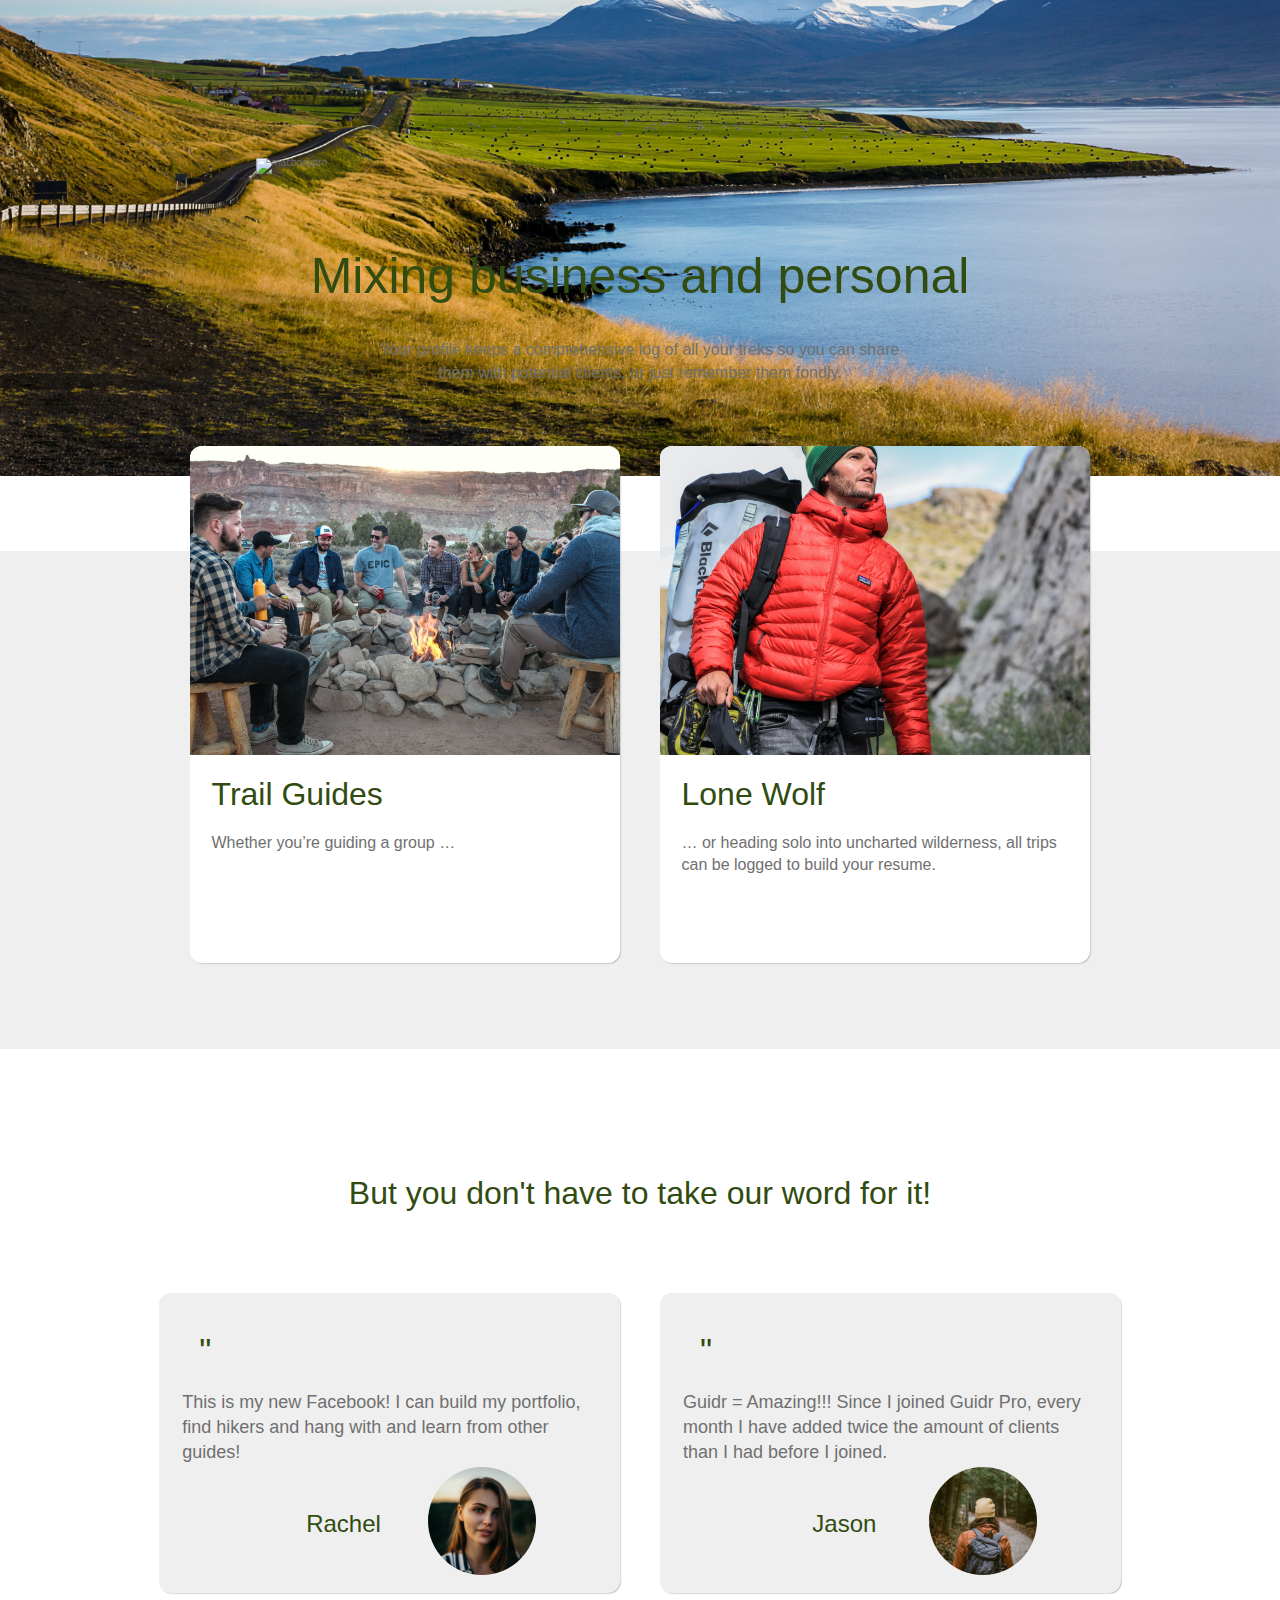
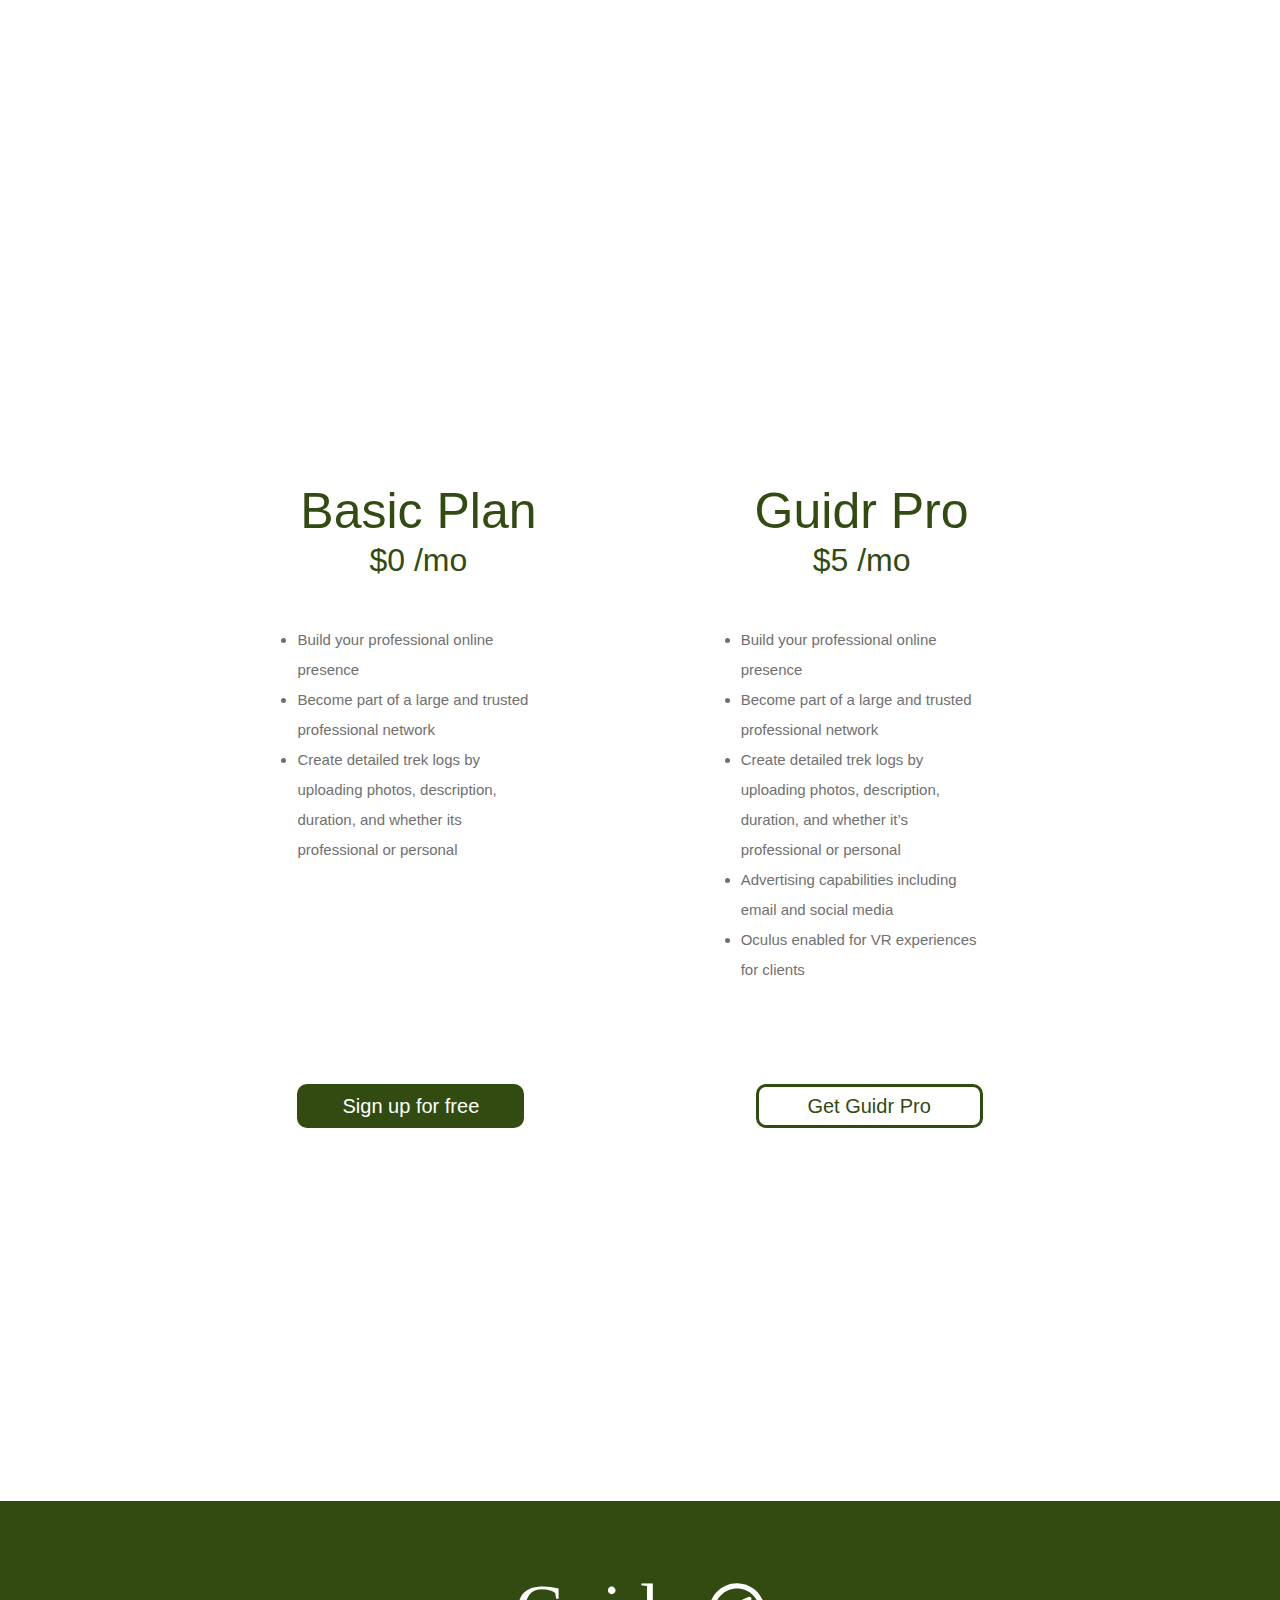
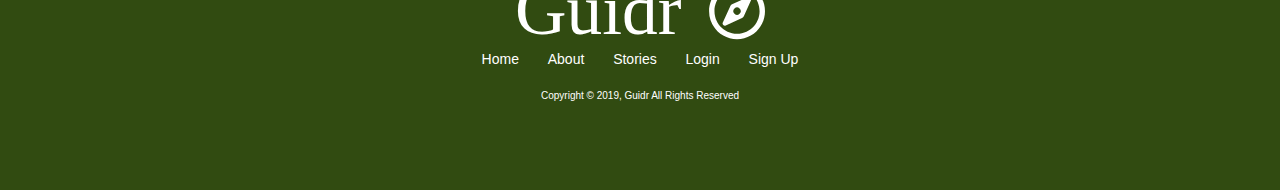
==== commit 349eeeab: "completed styling for responsive design. marketing-page complete." ====
--- a/index.html
+++ b/index.html
@@ -100,7 +100,7 @@
         </div><!--closes test-card-1-->
         <div class="test-card">
             <h2>"</h2>
-            <p>Guidr = Amazing!!!</p>
+            <p>Guidr = Amazing!!! Since I joined Guidr Pro, every month I have added twice the amount of clients than I had before I joined.</p>
             <h3>Jason</h3>
             <div class="test-card-profile-photo">
               <img src="/images/testimonial.jason.png" alt="photo of guy">
--- a/css/styles.css
+++ b/css/styles.css
@@ -457,6 +457,7 @@
   flex-direction: column;
   margin: auto;
   margin-bottom: 10%;
+  text-align: center;
 }
 @media (max-width: 500px) {
   .top-content .top-content-text {
@@ -476,9 +477,9 @@
   color: #314b11;
 }
 .top-content .top-content-text p {
-  width: 60%;
-  text-align: center;
-  padding: 3%;
+  width: 80%;
+  text-align: center;
+  padding: 5%;
 }
 @media (max-width: 500px) {
   .top-content .top-content-text p {
@@ -505,11 +506,16 @@
   display: flex;
   justify-content: center;
   align-items: stretch;
-  flex-wrap: wrap;
+}
+@media (max-width: 800px) {
+  .middle-content .cards {
+    flex-wrap: none;
+  }
 }
 @media (max-width: 500px) {
   .middle-content .cards {
     margin-top: -20%;
+    flex-wrap: wrap;
     width: 100%;
   }
 }
@@ -575,14 +581,14 @@
 }
 .testimonials .card-section .test-card {
   width: 45%;
+  height: 300px;
   margin: 20px;
   border-radius: 12px;
-  flex-direction: row;
+  flex-direction: column;
   background-color: #efefef;
   display: flex;
-  justify-content: space-evenly;
-  align-items: center;
-  flex-wrap: wrap;
+  justify-content: center;
+  align-items: center;
   box-shadow: 1px 1px 2px -1px grey;
 }
 @media (max-width: 800px) {
@@ -592,11 +598,12 @@
 }
 @media (max-width: 500px) {
   .testimonials .card-section .test-card {
-    width: 70%;
+    width: 80%;
   }
 }
 .testimonials .card-section .test-card h2 {
-  margin-left: -90%;
+  margin-top: 5%;
+  margin-left: -80%;
   padding: 5%;
   font-size: 3.4rem;
   color: #314b11;
@@ -604,32 +611,54 @@
 @media (max-width: 500px) {
   .testimonials .card-section .test-card h2 {
     margin-left: -70%;
-    padding-top: 10%;
+    padding-top: -20%;
   }
 }
 .testimonials .card-section .test-card p {
+  margin-bottom: 10%;
   padding-left: 5%;
   padding-right: 5%;
   font-size: 1.8rem;
   color: #707070;
 }
+@media (max-width: 800px) {
+  .testimonials .card-section .test-card p {
+    width: 90%;
+    font-size: 1.6rem;
+    padding: 3%;
+  }
+}
+@media (max-width: 500px) {
+  .testimonials .card-section .test-card p {
+    font-size: 1rem;
+  }
+}
 .testimonials .card-section .test-card h3 {
   color: #314b11;
-  margin-right: -20%;
+  margin-right: 20%;
   font-size: 2.4rem;
 }
-@media (max-width: 500px) {
+@media (max-width: 800px) {
   .testimonials .card-section .test-card h3 {
-    margin-right: -5%;
+    margin-right: 10%;
+  }
+}
+@media (max-width: 500px) {
+  .testimonials .card-section .test-card h3 {
+    margin-right: 45%;
+    font-size: 1.2rem;
   }
 }
 .testimonials .card-section .test-card .test-card-profile-photo {
+  z-index: 2;
   padding: 5%;
-  margin-right: -20%;
+  margin-right: -40%;
+  margin-top: -20%;
 }
 @media (max-width: 500px) {
   .testimonials .card-section .test-card .test-card-profile-photo {
     margin-right: -5%;
+    width: 30%;
   }
 }
 .plans-section {
@@ -657,7 +686,7 @@
 }
 .plans-section .card-section .plan-cards-bg {
   width: 35%;
-  height: 700px;
+  height: 800px;
   margin: 20px;
   border-radius: 12px;
   background-color: white;
@@ -679,34 +708,30 @@
     width: 80%;
   }
 }
-.plans-section .card-section .plan-cards-bg .plan-card {
-  position: absolute;
-  max-height: 400px;
-}
-.plans-section .card-section .plan-cards-bg .plan-card h1 {
+.plans-section .card-section .plan-cards-bg h1 {
   color: #314b11;
   font-size: 5rem;
   padding-top: 10%;
   margin: 0 auto;
 }
 @media (max-width: 500px) {
-  .plans-section .card-section .plan-cards-bg .plan-card h1 {
+  .plans-section .card-section .plan-cards-bg h1 {
     font-size: 3rem;
   }
 }
-.plans-section .card-section .plan-cards-bg .plan-card h2 {
+.plans-section .card-section .plan-cards-bg h2 {
   color: #314b11;
   padding-top: 2%;
   padding-bottom: 2%;
 }
 @media (max-width: 500px) {
-  .plans-section .card-section .plan-cards-bg .plan-card h2 {
+  .plans-section .card-section .plan-cards-bg h2 {
     font-size: 2rem;
   }
 }
-.plans-section .card-section .plan-cards-bg .plan-card ul {
+.plans-section .card-section .plan-cards-bg ul {
   width: 60%;
-  height: 240px;
+  height: 500px;
   color: #707070;
   font-size: 1.5rem;
   line-height: 2;
@@ -715,12 +740,13 @@
   margin: 0 auto;
 }
 @media (max-width: 500px) {
-  .plans-section .card-section .plan-cards-bg .plan-card ul {
+  .plans-section .card-section .plan-cards-bg ul {
     line-height: 1.5;
     font-size: 1rem;
-  }
-}
-.plans-section .card-section .plan-cards-bg .plan-card .buttons {
+    height: 240px;
+  }
+}
+.plans-section .card-section .plan-cards-bg .buttons {
   display: flex;
   justify-content: center;
   align-items: center;
@@ -730,11 +756,11 @@
   padding-bottom: 15%;
 }
 @media (max-width: 500px) {
-  .plans-section .card-section .plan-cards-bg .plan-card .buttons {
+  .plans-section .card-section .plan-cards-bg .buttons {
     width: 40%;
   }
 }
-.plans-section .card-section .plan-cards-bg .plan-card .buttons .btn-solid {
+.plans-section .card-section .plan-cards-bg .buttons .btn-solid {
   background-color: #314b11;
   color: white;
   width: 100%;
@@ -745,23 +771,23 @@
   margin-right: 15px;
   text-align: center;
 }
-.plans-section .card-section .plan-cards-bg .plan-card .buttons .btn-solid a {
+.plans-section .card-section .plan-cards-bg .buttons .btn-solid a {
   text-decoration: none;
   color: white;
 }
-.plans-section .card-section .plan-cards-bg .plan-card .buttons .btn-solid:hover {
+.plans-section .card-section .plan-cards-bg .buttons .btn-solid:hover {
   cursor: pointer;
   color: white;
   background-color: #24380d;
   border: solid 3px #24380d;
 }
 @media (max-width: 500px) {
-  .plans-section .card-section .plan-cards-bg .plan-card .buttons .btn-solid {
+  .plans-section .card-section .plan-cards-bg .buttons .btn-solid {
     margin-right: 0;
     font-size: 1.6rem;
   }
 }
-.plans-section .card-section .plan-cards-bg .plan-card .buttons .btn-border {
+.plans-section .card-section .plan-cards-bg .buttons .btn-border {
   background-color: white;
   color: #314b11;
   width: 100%;
@@ -771,24 +797,24 @@
   padding: 3%;
   margin-left: 15px;
 }
-.plans-section .card-section .plan-cards-bg .plan-card .buttons .btn-border a {
+.plans-section .card-section .plan-cards-bg .buttons .btn-border a {
   text-decoration: none;
   color: #314b11;
 }
-.plans-section .card-section .plan-cards-bg .plan-card .buttons .btn-border:hover {
+.plans-section .card-section .plan-cards-bg .buttons .btn-border:hover {
   cursor: pointer;
   color: white;
   background-color: #24380d;
   border: solid 3px #24380d;
 }
 @media (max-width: 500px) {
-  .plans-section .card-section .plan-cards-bg .plan-card .buttons .btn-border {
+  .plans-section .card-section .plan-cards-bg .buttons .btn-border {
     margin-left: 0;
     font-size: 1.6rem;
   }
 }
 @media (max-width: 500px) {
-  .plans-section .card-section .plan-cards-bg .plan-card .buttons {
+  .plans-section .card-section .plan-cards-bg .buttons {
     width: 70%;
   }
 }
